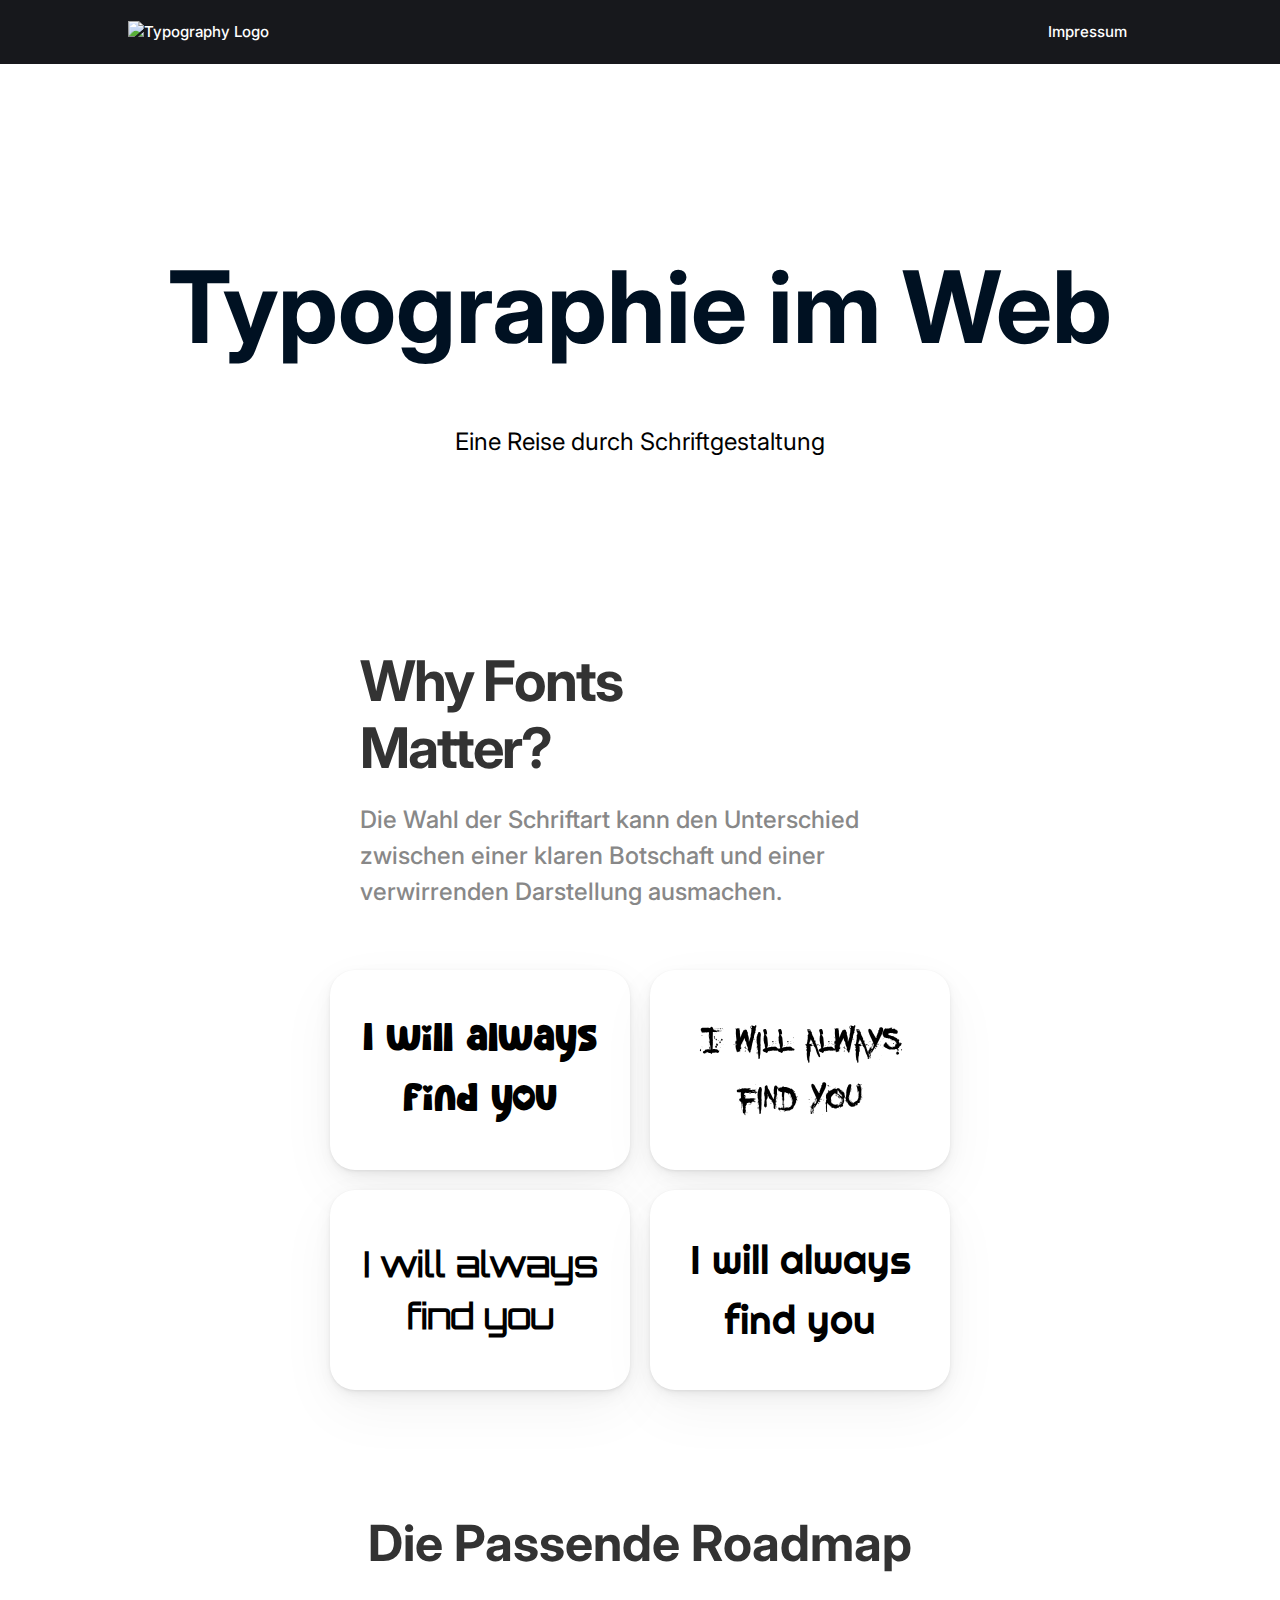
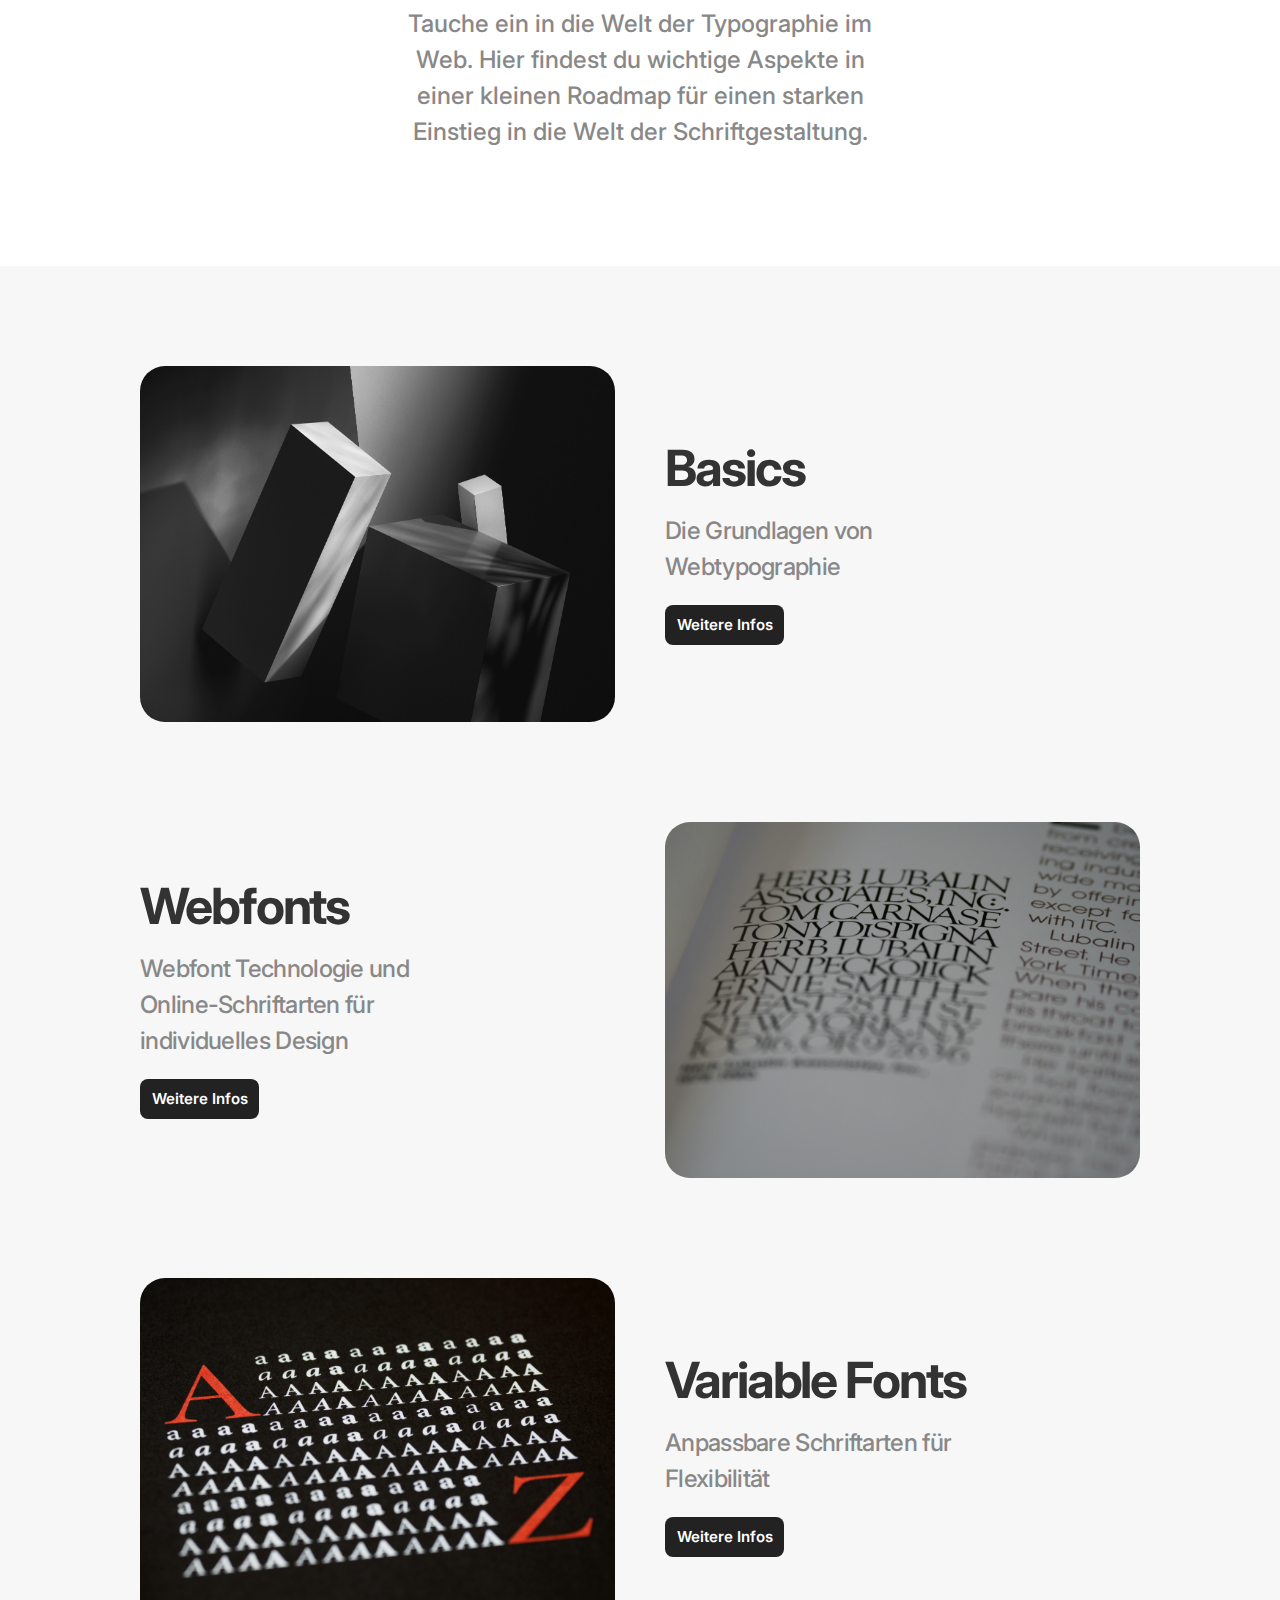
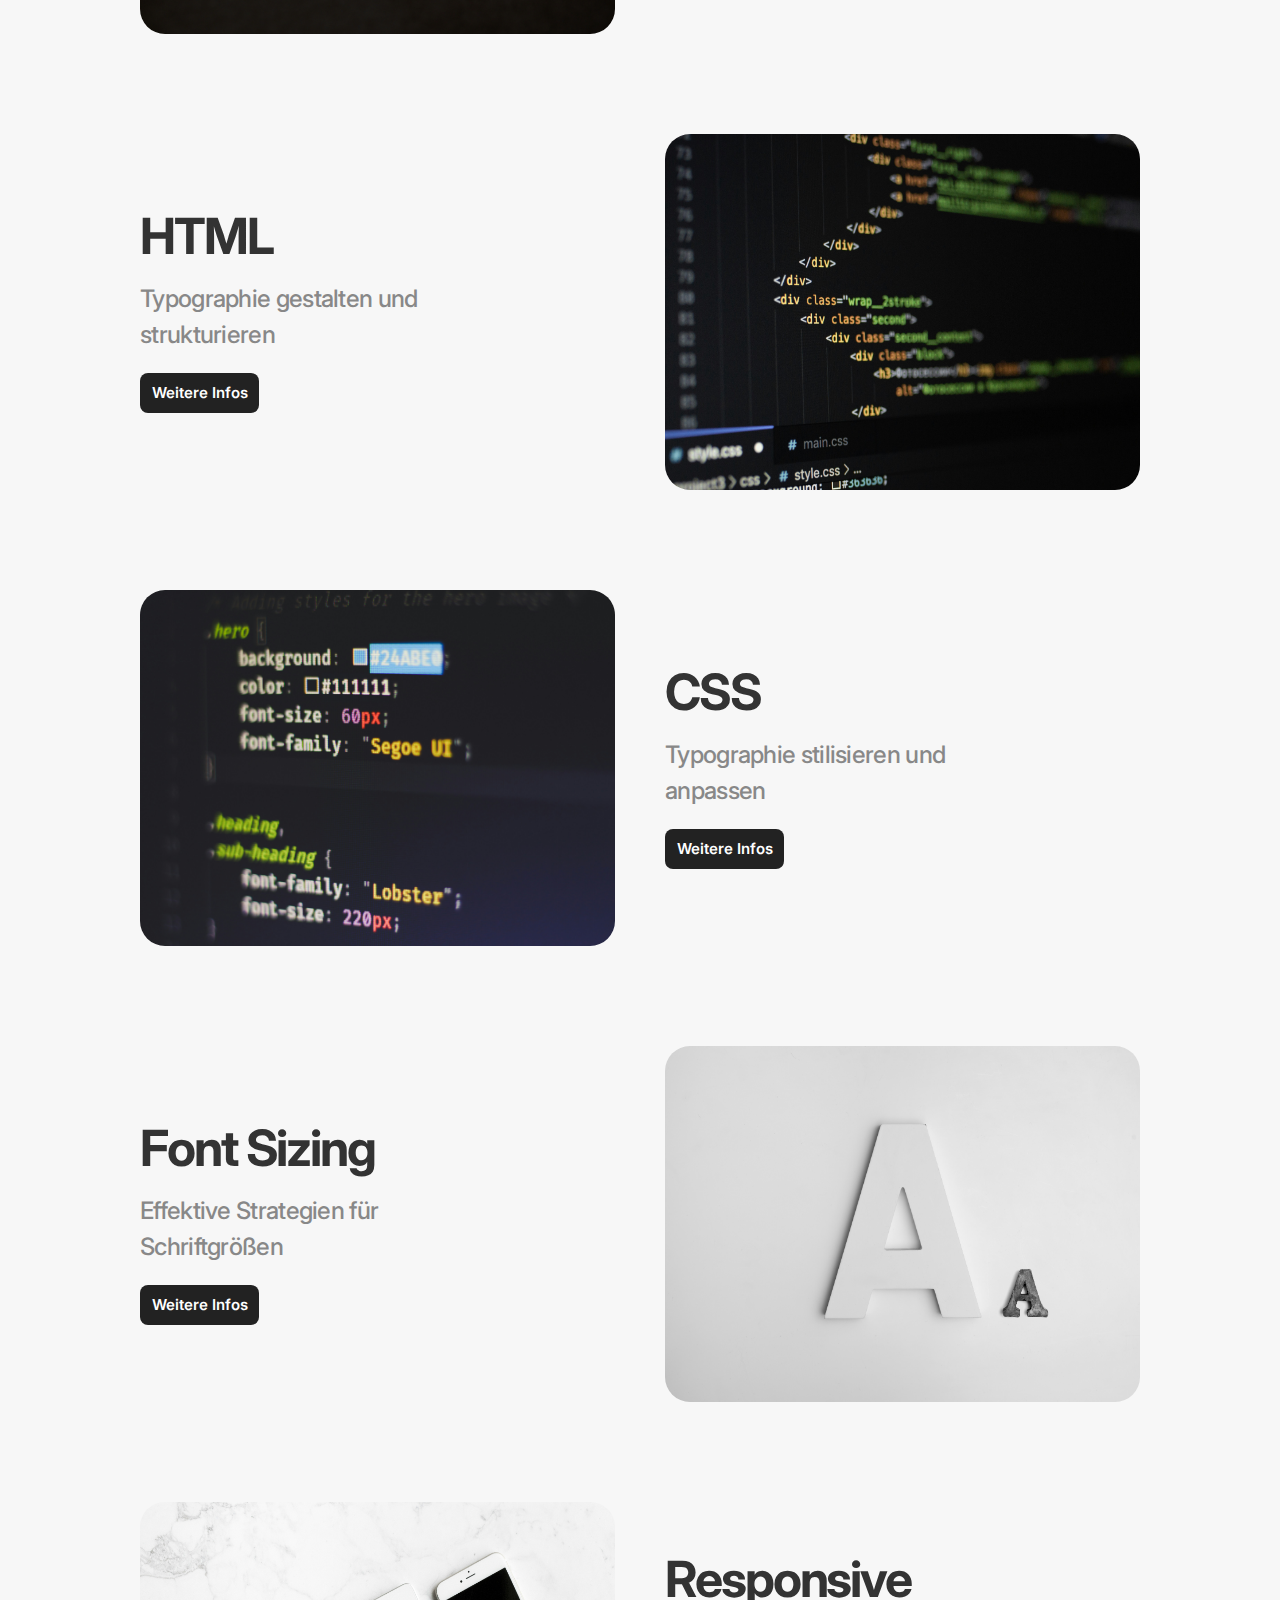
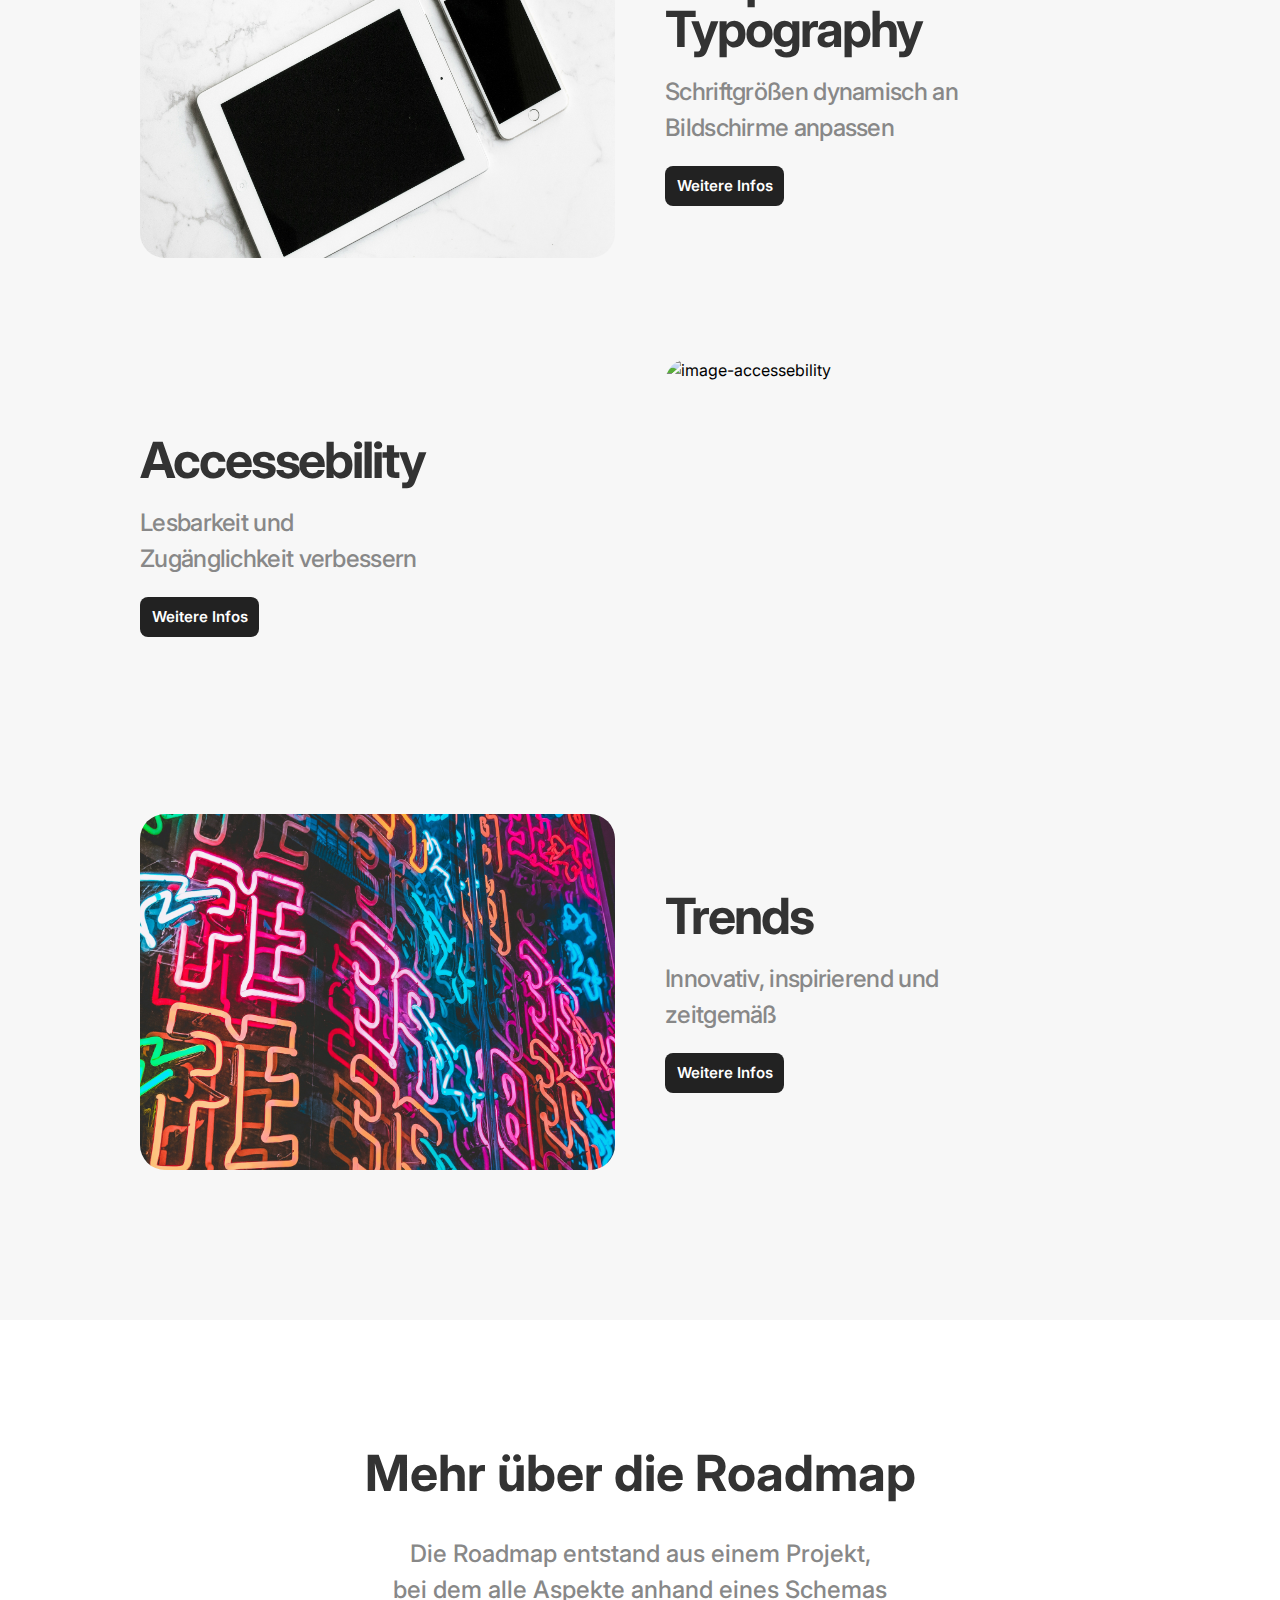
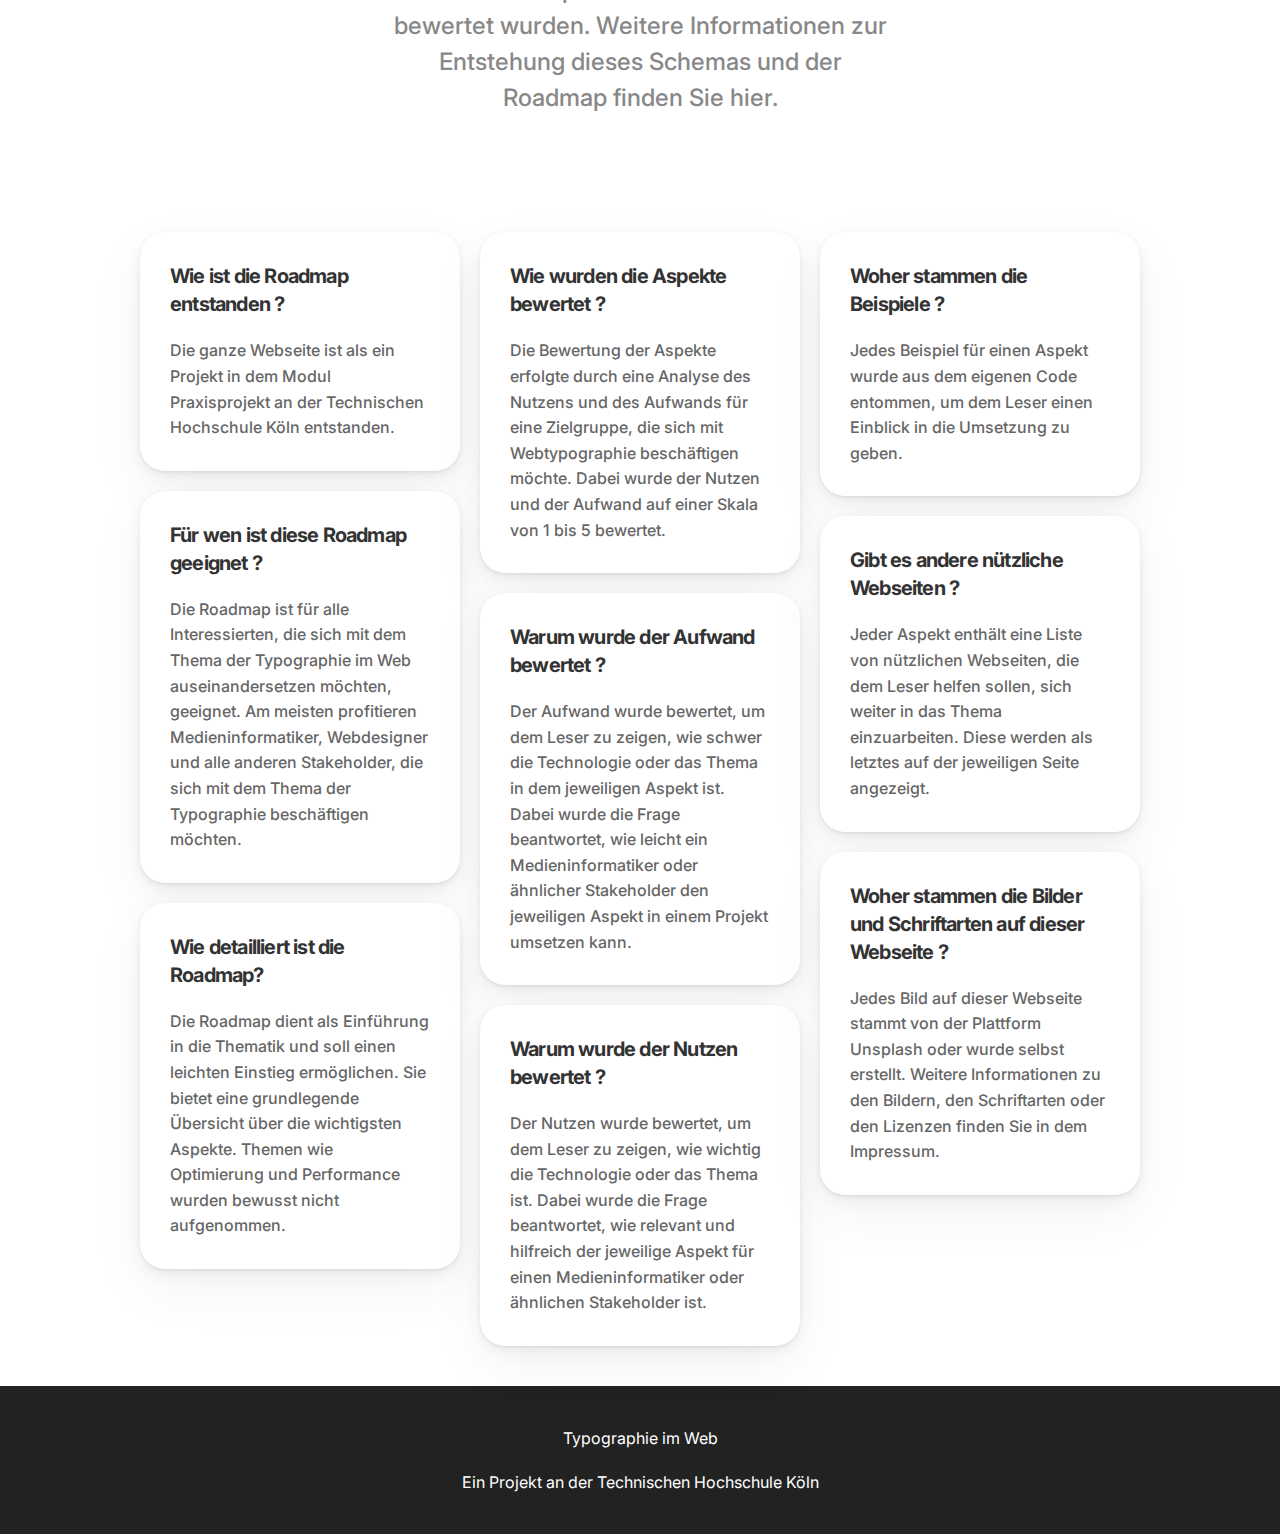
==== index.html @ 0ec34c47 "fixed catch example" ====
<!DOCTYPE html>
<html lang="de">

<head>
    <meta charset="UTF-8">
    <meta name="viewport" content="width=device-width, initial-scale=1.0">
    <title>Typographie im Web</title>

    <link rel="stylesheet" href="./assets/styles/reset.css">
    <link rel="stylesheet" href="./assets/styles/variables.css">
    <link rel="stylesheet" href="./assets/styles/base.css">
    <link rel="stylesheet" href="./assets/styles/fonts.css">
    <link rel="stylesheet" href="./assets/styles/header.css">
    <link rel="stylesheet" href="./assets/styles/footer.css">
    <link rel="stylesheet" href="./assets/styles/intro.css">
    <link rel="stylesheet" href="./assets/styles/info-text.css">
    <link rel="stylesheet" href="./assets/styles/roadmap.css">
    <link rel="stylesheet" href="./assets/styles/information-section.css">
</head>

<body>
    <header class="primary-header">
        <a class="logo" href="index.html"><img src="#" alt="Typography Logo"></a>
        <a class="nav-button" href="imprint.html">Impressum</a>
    </header>

    <div class="title-card">
        <h1>Typographie im Web</h1>
        <p>Eine Reise durch Schriftgestaltung</p>
    </div>

    <div class="catch-container">

        <div class="catch-info">
            <div class="catch-info-inner">
            <h2>Why Fonts <br> Matter?</h2>
            <p>
                Die Wahl der Schriftart kann den Unterschied zwischen einer klaren 
                Botschaft und einer verwirrenden Darstellung ausmachen.
            </p>
            </div>
        </div>

        <div class="catch-example">

            <div class="example">
                <div class="example-box font-1">
                    <p>I will always <br> find you</p>
                </div>
                <div class="example-box font-2">
                    <p>I will always <br> find you</p>
                </div>
            </div>

            <div class="example">
                <div class="example-box font-3">
                    <p>I will always <br> find you</p>
                </div>
                <div class="example-box font-4">
                    <p>I will always <br> find you</p>
                </div>
            </div>

        </div>

    </div>
    
    <div class="info-container">

        <div class="info-title">
            <h2>Die Passende Roadmap</h2>
        </div>
        <div class="info-text">
            <p> 
                Tauche ein in die Welt der Typographie im Web. Hier findest du wichtige Aspekte in einer kleinen Roadmap
                für einen starken Einstieg in die Welt der Schriftgestaltung.
            </p>
        </div>

    </div>

    <section class="roadmap-container">

        <div class="aspect-container">
            <div class="aspect-image">
                <img src="assets\img\milad-fakurian-ICTjWYzpoc0-unsplash.jpg" alt="image-basics">
            </div>
            <div class="aspect-information">
                <h3>Basics</h3>
                <p>
                    Die Grundlagen von Webtypographie
                </p>
                <a href="pages\basics.html" class="button">Weitere Infos</a>
            </div>
        </div>

        <div class="aspect-container">
            <div class="aspect-information first">
                <h3>Webfonts</h3>
                <p>
                    Webfont Technologie und Online-Schriftarten für individuelles Design
                </p>
                <a href="pages\webfonts.html" class="button">Weitere Infos</a>
            </div>
            <div class="aspect-image second">
                <img src="assets\img\brett-jordan-eIHaN6Azykw-unsplash.jpg" alt="image-webfonts">
            </div>
        </div>

        <div class="aspect-container">
            <div class="aspect-image">
                <img src="assets\img\brett-jordan-M9NVqELEtHU-unsplash.jpg" alt="image-variable-fonts">
            </div>
            <div class="aspect-information">
                <h3>Variable Fonts</h3>
                <p>
                    Anpassbare Schriftarten für Flexibilität
                </p>
                <a href="pages\variable_fonts.html" class="button">Weitere Infos</a>
            </div>
        </div>

        <div class="aspect-container">
            <div class="aspect-information first">
                <h3>HTML</h3>
                <p>
                    Typographie gestalten und strukturieren
                </p>
                <a href="pages\html.html" class="button">Weitere Infos</a>
            </div>
            <div class="aspect-image second">
                <img src="assets\img\valery-sysoev-p9OkL4yW3C8-unsplash.jpg" alt="image-html">
            </div>
        </div>

        <div class="aspect-container">
            <div class="aspect-image">
                <img src="assets\img\ferenc-almasi-NzERTNpnaDw-unsplash.jpg" alt="image-css">
            </div>
            <div class="aspect-information">
                <h3>CSS</h3>
                <p>
                    Typographie stilisieren und anpassen
                </p>
                <a href="pages\css.html" class="button">Weitere Infos</a>
            </div>
        </div>

        <div class="aspect-container">
            <div class="aspect-information first">
                <h3>Font Sizing</h3>
                <p>
                    Effektive Strategien für Schriftgrößen
                </p>
                <a href="pages\font_sizing.html" class="button">Weitere Infos</a>
            </div>
            <div class="aspect-image second">
                <img src="assets\img\alexander-andrews-zw07kVDaHPw-unsplash.jpg" alt="image-font-sizing">
            </div>
        </div>

        <div class="aspect-container">
            <div class="aspect-image">
                <img src="assets\img\lauren-mancke-qc3sE5lGLbA-unsplash.jpg" alt="image-responsive-typography">
            </div>
            <div class="aspect-information">
                <h3>Responsive Typography</h3>
                <p>
                    Schriftgrößen dynamisch an Bildschirme anpassen
                </p>
                <a href="pages\responsive_typography.html" class="button">Weitere Infos</a>
            </div>
        </div>

        <div class="aspect-container">
            <div class="aspect-information first">
                <h3>Accessebility</h3>
                <p>
                    Lesbarkeit und Zugänglichkeit verbessern
                </p>
                <a href="pages\accessebility.html" class="button">Weitere Infos</a>
            </div>
            <div class="aspect-image second">
                <img src="assets\img\daniel-ali-ju1yFZkrxVg-unsplash.jpg" alt="image-accessebility">
            </div>
        </div>

        <div class="aspect-container">
            <div class="aspect-image">
                <img src="assets\img\joel-fulgencio-KtWcwmL752IY-unsplash.jpg" alt="image-trends">
            </div>
            <div class="aspect-information">
                <h3>Trends</h3>
                <p>
                    Innovativ, inspirierend und zeitgemäß
                </p>
                <a href="pages\trends.html" class="button">Weitere Infos</a>
            </div>
        </div>

    </section>

    <div class="info-container">
        <div class="info-title">
            <h2>Mehr über die Roadmap</h2>
        </div>
        <div class="info-text">
            <p> 
                Die Roadmap entstand aus einem Projekt, bei dem alle Aspekte anhand eines Schemas bewertet wurden.
                Weitere Informationen zur Entstehung dieses Schemas und der Roadmap finden Sie hier.
            </p>
        </div>
    </div>


    <section class="information-container">


        <div class="column-container">

            <div class="question-card">
                <div class="question-title">
                    <h4>Wie ist die Roadmap entstanden ?</h4>
                </div>
                <div class="answer-text">
                    <p>Die ganze Webseite ist als ein Projekt in dem Modul Praxisprojekt an der Technischen Hochschule Köln entstanden.
                    </p>
                </div>
            </div>

            <div class="question-card">
                <div class="question-title">
                    <h4>Für wen ist diese Roadmap geeignet ?</h4>
                </div>
                <div class="answer-text">
                    <p>Die Roadmap ist für alle Interessierten, die sich mit dem Thema der Typographie im Web auseinandersetzen möchten, geeignet.
                        Am meisten profitieren Medieninformatiker, Webdesigner und alle anderen Stakeholder, die sich mit dem Thema der Typographie beschäftigen möchten.
                    </p>
                </div>
            </div>

            <div class="question-card">
                <div class="question-title">
                    <h4>Wie detailliert ist die Roadmap?</h4>
                </div>
                <div class="answer-text">
                    <p>Die Roadmap dient als Einführung in die Thematik und soll einen leichten Einstieg ermöglichen. Sie bietet eine grundlegende
                        Übersicht über die wichtigsten Aspekte. Themen wie Optimierung und Performance wurden bewusst nicht aufgenommen.
                    </p>
                </div>
            </div>

       </div>


       
        <div class="column-container">

            <div class="question-card">
                <div class="question-title">
                    <h4>Wie wurden die Aspekte bewertet ?</h4>
                </div>
                <div class="answer-text">
                    <p>Die Bewertung der Aspekte erfolgte durch eine Analyse des Nutzens und des Aufwands für eine Zielgruppe, die sich mit Webtypographie beschäftigen möchte.
                        Dabei wurde der Nutzen und der Aufwand auf einer Skala von 1 bis 5 bewertet.
                    </p>
                </div>
            </div>

            <div class="question-card">
                <div class="question-title">
                    <h4>Warum wurde der Aufwand bewertet ?</h4>
                </div>
                <div class="answer-text">
                    <p>Der Aufwand wurde bewertet, um dem Leser zu zeigen, wie schwer die Technologie oder das Thema in dem jeweiligen Aspekt ist.
                        Dabei wurde die Frage beantwortet, wie leicht ein Medieninformatiker oder ähnlicher Stakeholder den jeweiligen Aspekt in einem 
                        Projekt umsetzen kann.
                    </p>
                </div>
            </div>

            <div class="question-card">
                <div class="question-title">
                    <h4>Warum wurde der Nutzen bewertet ?</h4>
                </div>
                <div class="answer-text">
                    <p>Der Nutzen wurde bewertet, um dem Leser zu zeigen, wie wichtig die Technologie oder das Thema ist.
                        Dabei wurde die Frage beantwortet, wie relevant und hilfreich der jeweilige Aspekt für einen Medieninformatiker oder ähnlichen
                        Stakeholder ist.
                    </p>
                </div>
            </div>

       </div>



        <div class="column-container">

            <div class="question-card">
                <div class="question-title">
                    <h4>Woher stammen die Beispiele ?</h4>
                </div>
                <div class="answer-text">
                    <p>Jedes Beispiel für einen Aspekt wurde aus dem eigenen Code entommen, um dem Leser einen Einblick in die Umsetzung zu geben.
                    </p>
                </div>
            </div>

            <div class="question-card">
                <div class="question-title">
                    <h4>Gibt es andere nützliche Webseiten ?</h4>
                </div>
                <div class="answer-text">
                    <p>Jeder Aspekt enthält eine Liste von nützlichen Webseiten, die dem Leser helfen sollen, sich weiter in das Thema einzuarbeiten.
                        Diese werden als letztes auf der jeweiligen Seite angezeigt.
                    </p>
                </div>
            </div>

            <div class="question-card">
                <div class="question-title">
                    <h4>Woher stammen die Bilder und Schriftarten auf dieser Webseite ?</h4>
                </div>
                <div class="answer-text">
                    <p>Jedes Bild auf dieser Webseite stammt von der Plattform Unsplash oder wurde selbst erstellt. Weitere Informationen zu den Bildern, den Schriftarten oder den Lizenzen
                        finden Sie in dem Impressum.
                    </p>
                </div>
            </div>

        </div>

    </section>


    <footer>
        <div class="footer-container">
            <div class="footer-info">
                <p>Typographie im Web</p>
                <p>Ein Projekt an der Technischen Hochschule Köln</p>
            </div>
        </div>
    </footer>


</body>
</html>
---- assets/styles/variables.css ----
/* variables for css */

:root {

    /* colors */
    --color-primary-title: rgb(0, 17, 34);
    --color-catch-title: rgb(51, 51, 51);
    --color-catch-text: rgb(136, 136, 136);

    --color-white: white;
    --color-black: black;

    --color-primary-background: var(--color-white);
    --color-secondary-background: #f7f7f7;
    --color-catch-background: rgb(23, 24, 28);
    --color-navbar-background: rgb(23, 24, 28);
    --color-footer-background: rgb(34, 34, 34);


    --color-button: rgb(34, 34, 34);


    /* fonts */
    --font-family-primary: "Inter", sans-serif;
    --font-family-body: var(--font-family-primary);
    --font-family-heading: var(--font-family-primary);

    --font-family-example-1: "LoveLive";
    --font-family-example-2: "YourMurdererBB";
    --font-family-example-3: "Orbitron";
    --font-family-example-4: "Righteous";


    /* font weight */
    --font-weight-regular: 400;
    --font-weight-medium: 500;
    --font-weight-semi-bold: 600;
    --font-weight-bold: 700;


    /* font size */
    --font-size-xs: 15px;  /* 14px maybe das in rem umrechnen später*/  
    --font-size-s: 24px;  /* 24px */
    --font-size-m: 50px;  /* 50px */
    --font-size-l: 56px;  /* 56px */
    --font-size-xl: 100px; /* 83px */

    /* font sizes for the examples in intro card */
    --font-size-example-1: 40px;
    --font-size-example-2: 50px;
    --font-size-example-3: 35px;
    --font-size-example-4: 40px;
   

    /* letter spacing */
    --catch-title-spacing: -2px;
    --catch-text-spacing: -0,5px;

    /* line height */
    --catch-title-line-height: 1.2em;
    --catch-text-line-height: 1.5em;

}

/* font sizes for phones*/
@media (max-width: 800px) {
    :root {
        --font-size-xs: 15px; 
        --font-size-s: 24px;  
        --font-size-m: 50px;  
        --font-size-l: 50px;  
        --font-size-xl: 60px; 
    }
}
---- assets/styles/base.css ----
/* basic styling for whole page */

/* das muss anders importiert werden */
@import url('https://fonts.googleapis.com/css2?family=Inter:wght@100..900&display=swap');

* {
    box-sizing: border-box;
}

html,
body {
    margin: 0;
    font-family: var(--font-family-body);
    background-color: var(--color-primary-background);
}

li, a {
    font-weight: var(--font-weight-medium);
    font-size: var(--font-size-xs);
    color: var(--color-white);
    text-decoration: none;
}

h1 {
    font-family: var(--font-family-body);
    color: var(--color-primary-title);
    font-size: var(--font-size-xl);
    font-weight: var(--font-weight-bold);
}

h2 {
    font-family: var(--font-family-body);
    color: var(--color-catch-title);
    font-size: var(--font-size-l);
    font-weight: var(--font-weight-bold);
}

h3 {
    font-family: var(--font-family-body);
    color: var(--color-catch-title);
    font-size: var(--font-size-m);
    font-weight: var(--font-weight-bold);
}
---- assets/styles/fonts.css ----
/* custom and downlaoded fonts */

@font-face {
    font-display: swap;
    font-family: LoveLive;
    font-style: regular;
    font-weight: 400;
    src: url("../fonts/love_live/LoveLive-nAxlP.ttf");
}

@font-face {
    font-display: swap;
    font-family: YourMurdererBB;
    font-style: regular;
    font-weight: 400;
    src: url("../fonts/you_murderer_bb/Youmurdererbb-pwoK.otf");
}

@font-face {
    font-display: swap;
    font-family: Orbitron;
    font-weight: normal;
    src: url("../fonts/orbitron/Orbitron-VariableFont_wght.ttf")
}

@font-face {
    font-display: swap;
    font-family: Righteous;
    font-weight: regular;
    src: url("../fonts/righteous/Righteous-Regular.ttf")
}
---- assets/styles/header.css ----
/* header and navigation styles */

/* primary styling for the navigation */
.primary-header {
    background-color: var(--color-navbar-background);
    width: 100%;
    height: 64px;
    display: flex;
    justify-content: space-between;
    align-items: center;
    flex-direction: row;
    gap: 50px;
    overflow: hidden;
    padding: 30px 10%;
}


/* contact button  */
.nav-button {
    padding: 9px 25px;
    border: none;
    cursor: pointer;
    transition: all 0.3s ease 0s;
}

/* responsive size for phones */
@media screen and (max-width: 600px) {
    .primary-header {
        padding: 10px;
    }
}
---- assets/styles/footer.css ----
/* styling for footer */

.footer-container {
    display: flex;
    flex-direction: column;
    align-items: center;
    justify-content: center;
    background-color: var(--color-footer-background);
    padding: 40px 0;
}

.footer-info {
    display: flex;
    flex-direction: column;
    align-items: center;
    gap: 20px;
    color: var(--color-white);
}
---- assets/styles/intro.css ----
/* styling for the landing page intro title, text and example */

/* title and text */
.title-card {
    text-align: center;
    padding-top: 168px;
    padding-bottom: 168px;
}


.title-card h1 {
    padding-bottom: 42px;
    animation-name: fadeIn;
    animation-duration: 2s;
    
}

.title-card p {
    font-size: var(--font-size-s);
}

/* title animation for fadeIn */
@keyframes fadeIn {
    from {
        opacity: 0;
    }
    to {
        opacity: 1;
    }
    0% {
        transform: translateY(+40%);
    }
}


/* catch-title, text and example */
.catch-container {
    display: flex;
    width: 100%;
    align-items: center;
    position: relative;
}

/* catch title and text  */
.catch-container > .catch-info {
    display: flex;
    justify-content: center;
    width: 50%;
    text-align: center;
    vertical-align: middle;
    text-align: left;
}

.catch-container > .catch-info > .catch-info-inner {
    width: 400px;
    padding: 20px;
}

.catch-container > .catch-info h2 {
    line-height: var(--catch-title-line-height);
    padding-bottom: 20px;
    letter-spacing: var(--catch-title-spacing);
}

.catch-container > .catch-info p {
    font-size: var(--font-size-s);
    font-weight: var(--font-weight-medium);
    color: var(--color-catch-text);
    letter-spacing: var(--catch-text-spacing);
    line-height: var(--catch-text-line-height);
}


/* font showcase example */
.catch-example {
    width: 50%;
    align-items: center;
    justify-content: space-around;
    display: flex;
    flex-direction: column;
    gap: 20px;
}

.example {
    display: flex;
    flex-direction: row;
    gap: 20px;
}


.example-box {
    display: flex;
    align-items: center;
    justify-content: center;
    background-color: var(--color-white);
    padding: 30px;
    border-radius: 25px;
    box-shadow: 0 .7961918735236395px 2.3885756205709185px -.625px #0000000d,
        0 2.414506143104518px 7.2435184293135535px -1.25px #0000000d,
        0 6.382653521484461px 19.147960564453385px -1.875px #0000000d,
        0 20px 60px -2.5px #0000000d;
    width: 300px;
    height: 200px;
    text-align: center;
}

.font-1 {
    font-family: var(--font-family-example-1);
    font-size: var(--font-size-example-1);
}

.font-2 {
    font-family: var(--font-family-example-2);
    font-size: var(--font-size-example-2);
    line-height: 55px;
}

.font-3 {
    font-family: var(--font-family-example-3);
    font-size: var(--font-size-example-3);
    font-weight: 700;
}

.font-4 {
    font-family: var(--font-family-example-4);
    font-size: var(--font-size-example-4);
}



/* responsive size for medium screens */
@media screen and (max-width: 1300px) {
    .catch-container {
        display: flex;
        flex-direction: column;
        width: 100%;
        align-items: center;
        position: relative;
    }
    .catch-container > .catch-info {
        display: flex;
        justify-content: center;
        width: 100%;
        text-align: center;
        vertical-align: middle;
        text-align: left;
    }
    .catch-container > .catch-info > .catch-info-inner {
        width: 600px;
        padding-bottom: 60px;
    }
}


/* responsive size for example fonts */
@media screen and (max-width: 700px) {
    .example {
        display: flex;
        flex-direction: column;
        gap: 20px;
    }

    .catch-example {
        width: 100%;
        padding: 0 20px;
    }

    .example-box {
        width: 100%;
    }
    .example-box > p > br {
        display: none;
    }
}


/* responsive size for phones */
@media screen and (max-width: 600px) {
    .title-card {
        padding: 113px 20px;
    }
    .title-card h1 {
        letter-spacing: -3.8px;
        line-height: 1.1em;
    }
    .title-card p {
        font-size: 20px;
    }
    .catch-container {
        flex-direction: column;
    }
    .catch-container > .catch-info {
        padding: 20px;
        padding-bottom: 90px;
        width: 100%;
    }
    .catch-container > .catch-info > .catch-info-inner {
        width: 100%;
        padding: 0px;
    }
}
---- assets/styles/info-text.css ----
/* styling for info title and text */

.info-container {
    display: flex;
    flex-direction: column;
    align-items: center;
    gap: 25px;
    padding: 116px 50px 116px;
    justify-content: center;
    position: relative;
    width: 100%;
}

.info-container > .info-title h2{
    font-size: var(--font-size-m);
}


.info-container > .info-text p{
    text-align: center;
    font-size: var(--font-size-s);
    font-weight: var(--font-weight-medium);
    color: var(--color-catch-text);
    letter-spacing: var(--catch-text-spacing);
    line-height: var(--catch-text-line-height);
    max-width: 500px;
}



/* responsive size for phones */
@media screen and (max-width: 600px) {
    .info-container {
        padding: 60px 20px;
    }
    .info-container > .info-title h2 {
        text-align: left;
        letter-spacing: -2.1px;
        line-height: 1.1em;
    }
    .info-container > .info-text p {
        text-align: left;
    }
}

@media screen and (max-width: 800px) {
    .info-container > .info-text p {
        text-align: left;
    }
}
---- assets/styles/roadmap.css ----
/* styling for roadmap */

/* container for all aspect points */
.roadmap-container {
    background-color: var(--color-secondary-background);
    display: flex;
    flex-direction: column;
    justify-content: center;
    align-items: center;
    padding: 100px 0 50px;
}

/* aspect container for image and information */
.aspect-container {
    display: flex;
    width: 1000px;
    gap: 50px;
    margin-bottom: 100px;
}

/* image for aspect */
.aspect-image {
    width: 50%;
}

.aspect-image > img {
    width: 100%;
    border-radius: 25px;
    height: 356px;
}

/* information for aspect with title, text and button */
.aspect-information {
    width: 50%;
    display: flex;
    flex-direction: column;
    justify-content: center;
    gap: 20px;
    text-align: left;
}

.aspect-information h3 {
    letter-spacing: -2.1px;
    line-height: 50px;
}

.aspect-information p {
    width: 300px;
    font-size: var(--font-size-s);
    font-weight: var(--font-weight-medium);
    line-height: var(--catch-text-line-height);
    color: var(--color-catch-text);
    letter-spacing: -0.7px;
}

.button {
    background-color: var(--color-button);
    color: var(--color-white);
    display: flex;
    width: 119px;
    align-items: center;
    justify-content: center;
    height: 40px;
    border-radius: 8px;
    font-size: var(--font-size-xs);
    font-weight: var(--font-weight-semi-bold);
}



/* responsive size for medium and small screens */
@media screen and (max-width: 1100px) {
    /* arrangement of aspect image and information -> first image than info */
    .roadmap-container { 
        display: flex;
        flex-direction: column;
        padding: 100px 20px 50px;
     }
    .first { order: 2; }
    .second { order: 1; }

    .aspect-container {
        display: flex;
        flex-direction: column;
        align-items: flex-start;
        width: 100%;
        max-width: 700px;
        gap: 30px;
    }
    
    .aspect-image {
        width: 100%;
    }
    
    .aspect-image > img {
        width: 100%;
        border-radius: 25px;
        height: 100%;
    }
}
---- assets/styles/information-section.css ----
/* styling for the information section with questions and answers about the roadmap */

.information-container {
    display: flex;
    flex-direction: row;
    padding: 0 40px;
    gap: 20px;
    justify-content: center;
    margin-bottom: 40px;
}

.column-container {
    display: flex;
    flex-direction: column;
    gap: 20px;
    align-items: center;
    max-width: 320px;
}

.question-card {
    display: flex;
    flex-direction: column;
    align-items: center;
    background-color: var(--color-white);
    padding: 30px;
    border-radius: 25px;
    box-shadow: 0 .7961918735236395px 2.3885756205709185px -.625px #0000000d,
        0 2.414506143104518px 7.2435184293135535px -1.25px #0000000d,
        0 6.382653521484461px 19.147960564453385px -1.875px #0000000d,
        0 20px 60px -2.5px #0000000d;
    gap: 20px;
}

.question-title {
    font-size: 20px;
    font-weight: var(--font-weight-bold);
    letter-spacing: -0.8px;
    line-height: 1.4em;
    text-align: left;
    color: rgb(51, 51, 51);
}

.answer-text {
    font-size: 16px;
    font-weight: var(--font-weight-medium);
    line-height: 1.6em;
    text-align: left;
    color: rgb(102, 102, 102);
}



/* responsive size for smaller screens */
@media screen and (max-width: 1100px) { 
    .information-container {
        display: flex;
        flex-direction: column;
        justify-content: center;
        align-items: center;
    }
    .column-container {
        display: flex;
        flex-direction: column;
        max-width: 100%;
    }
    .question-card {
        display: flex;
        flex-direction: column;
        align-items: start;
    }
}
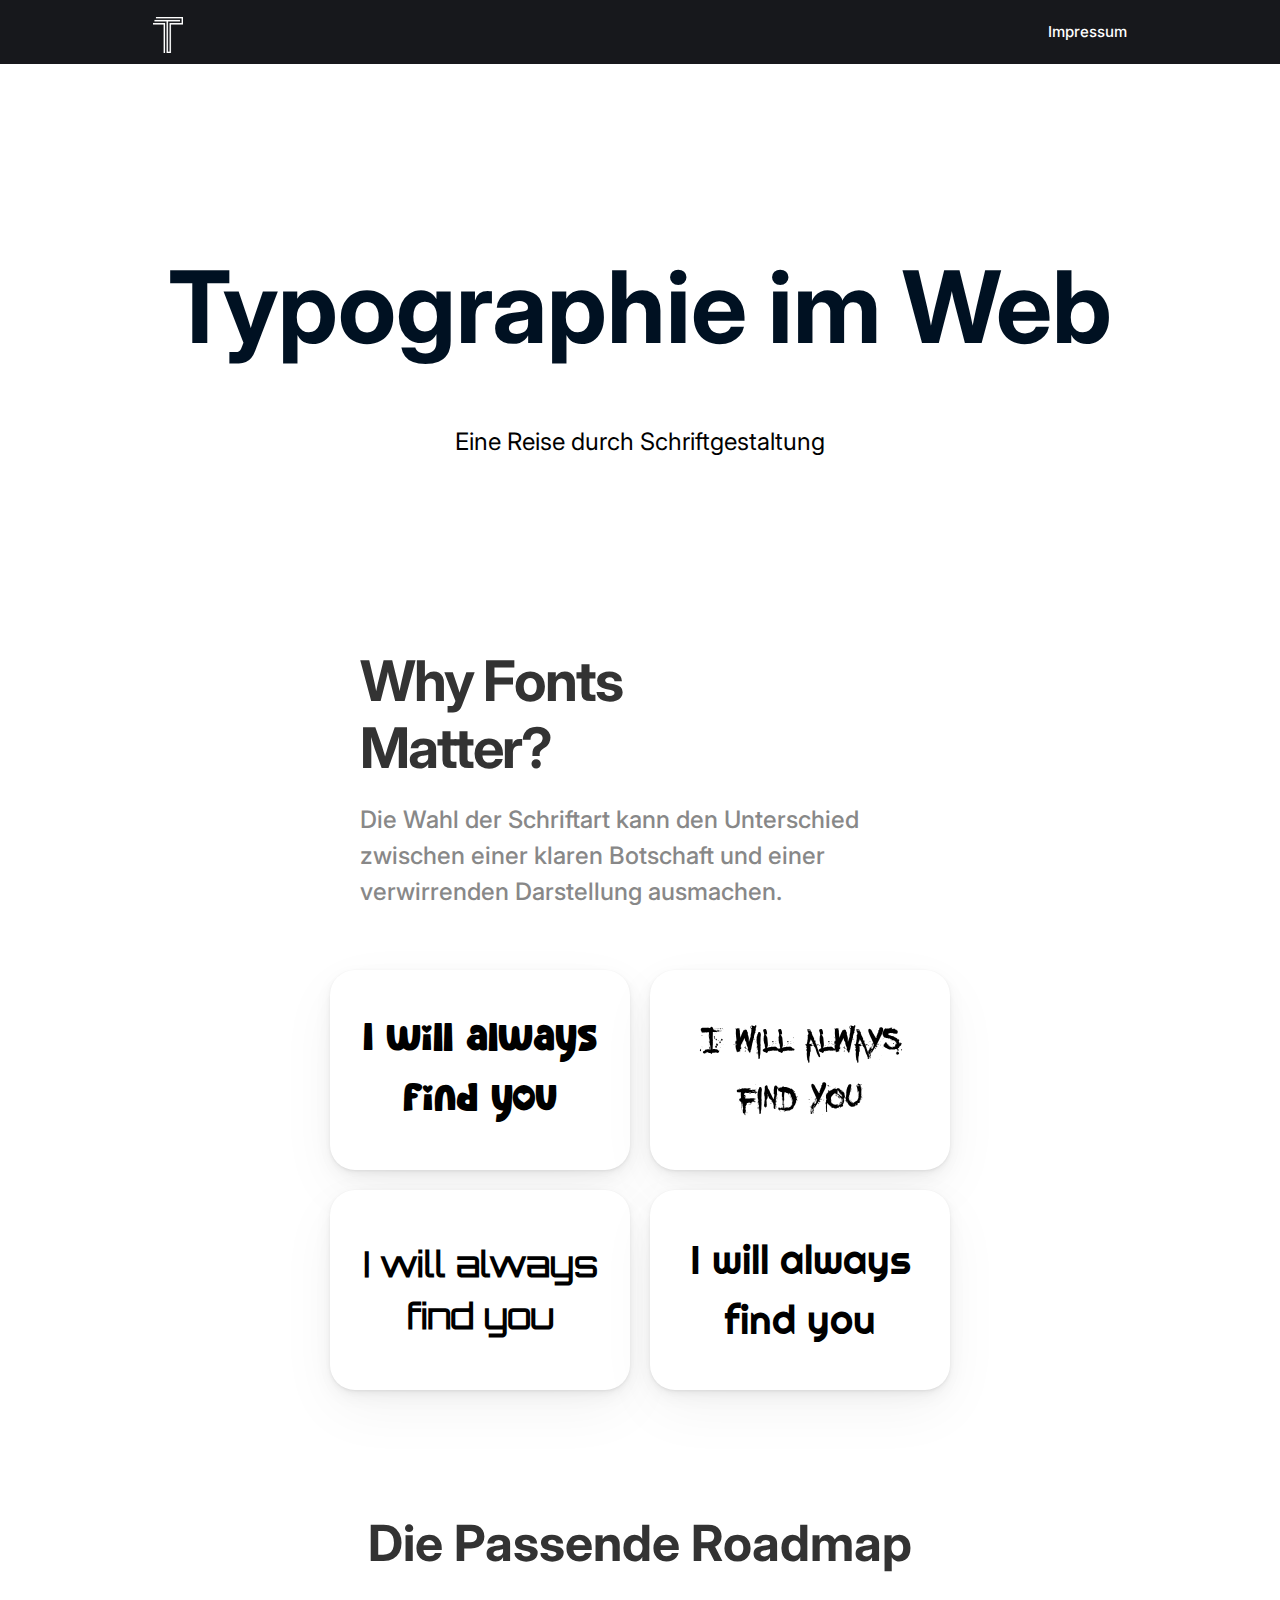
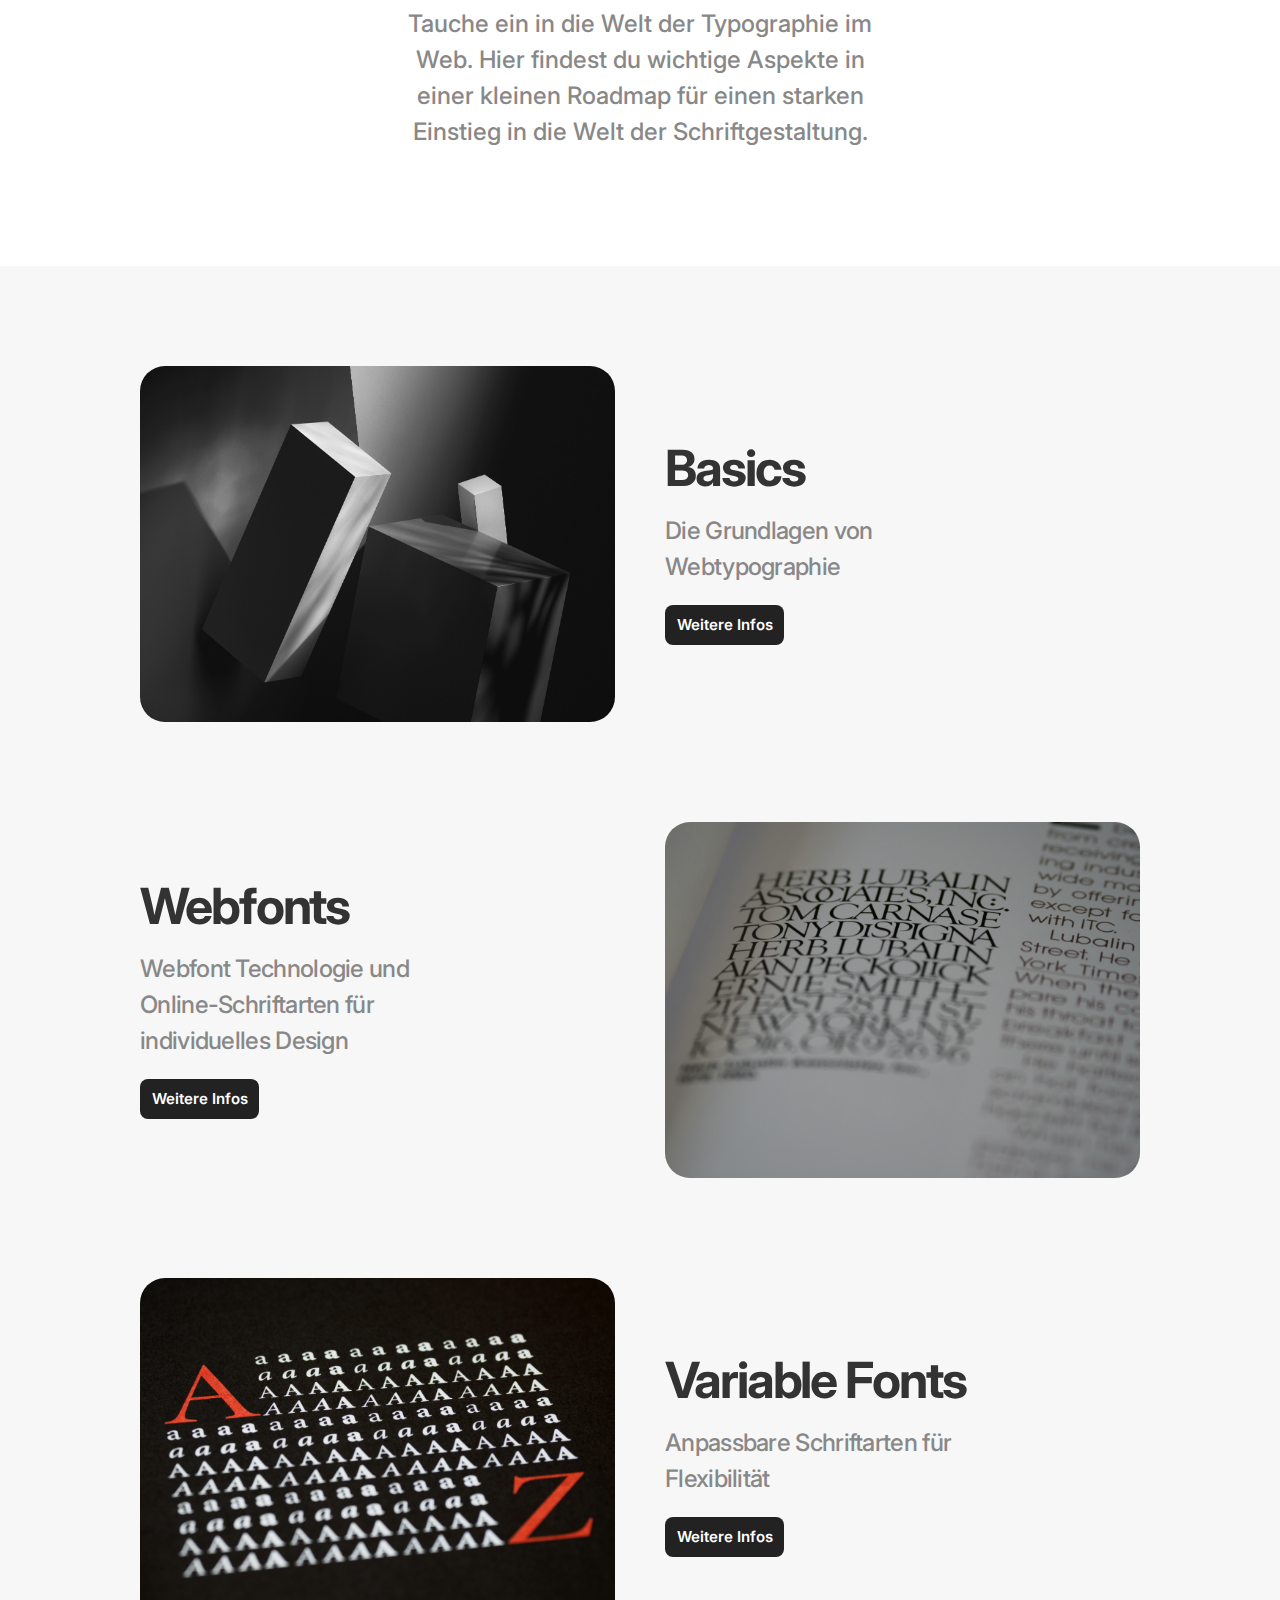
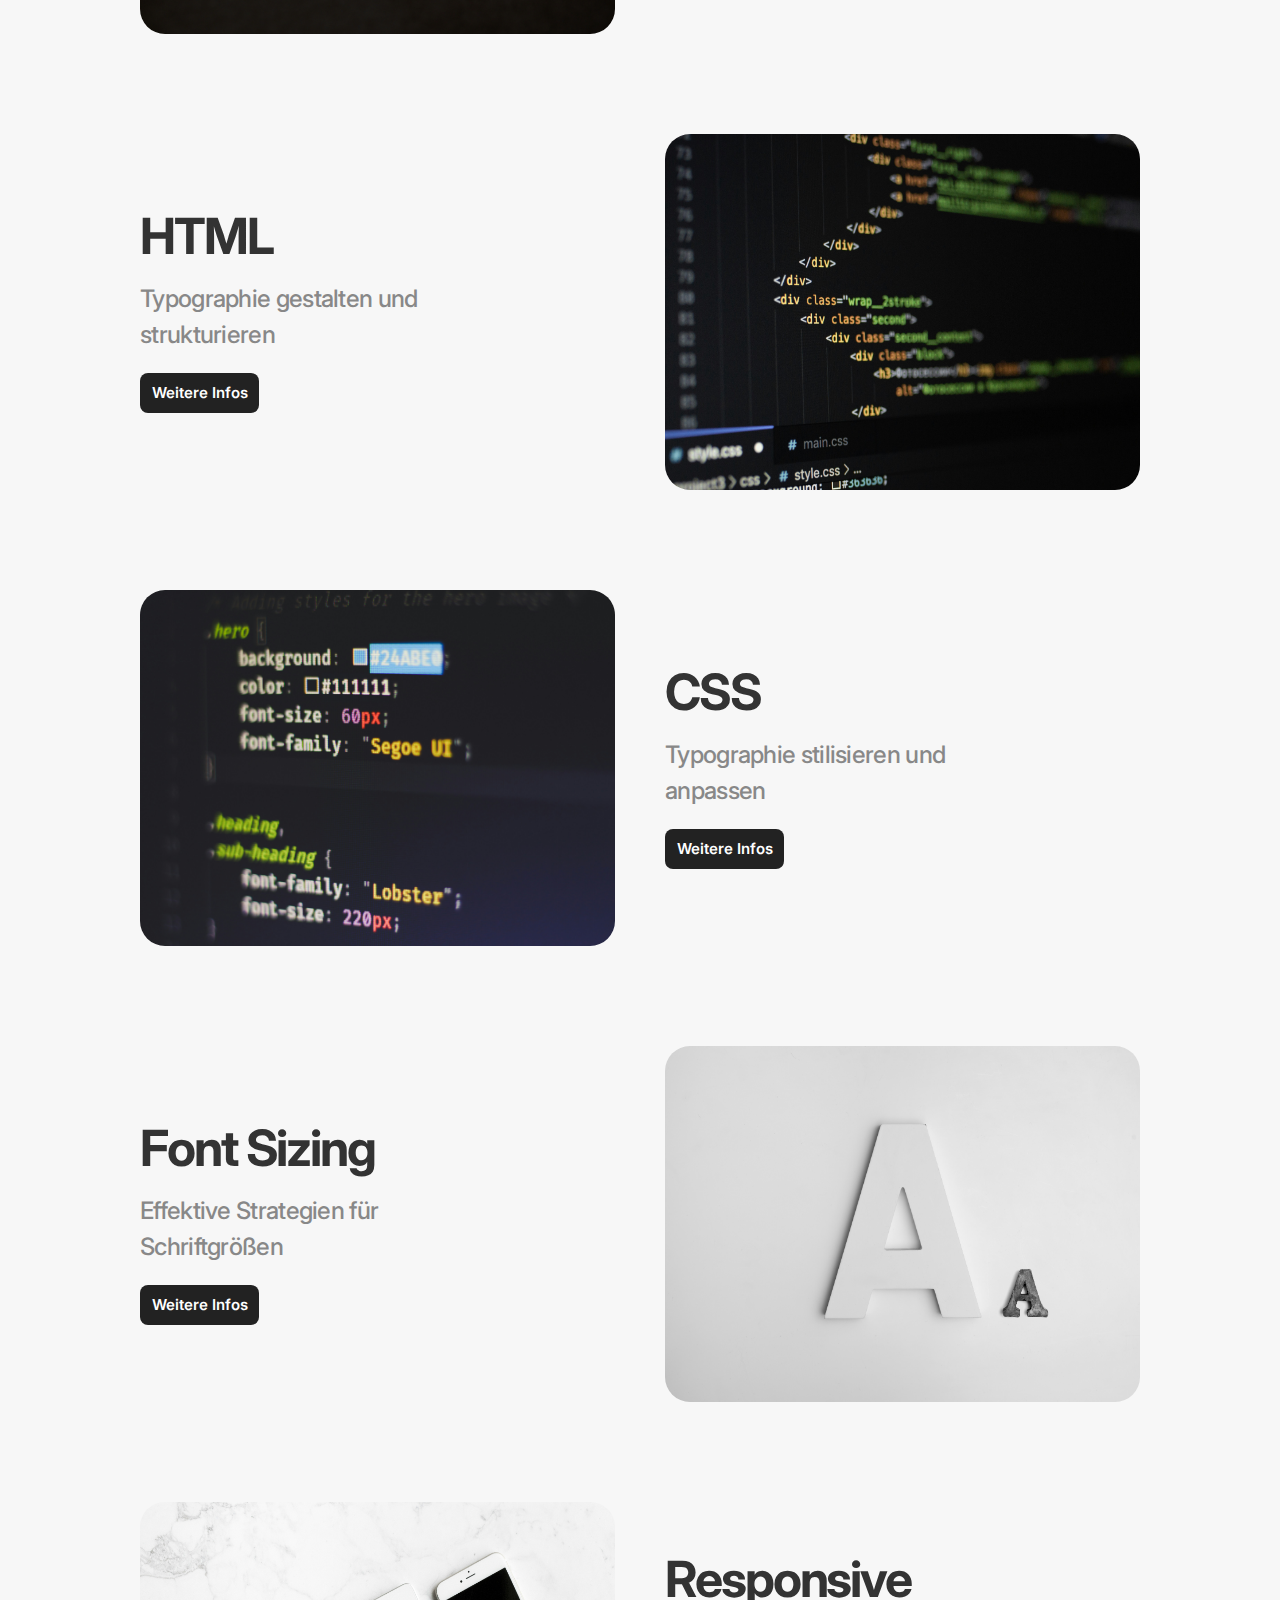
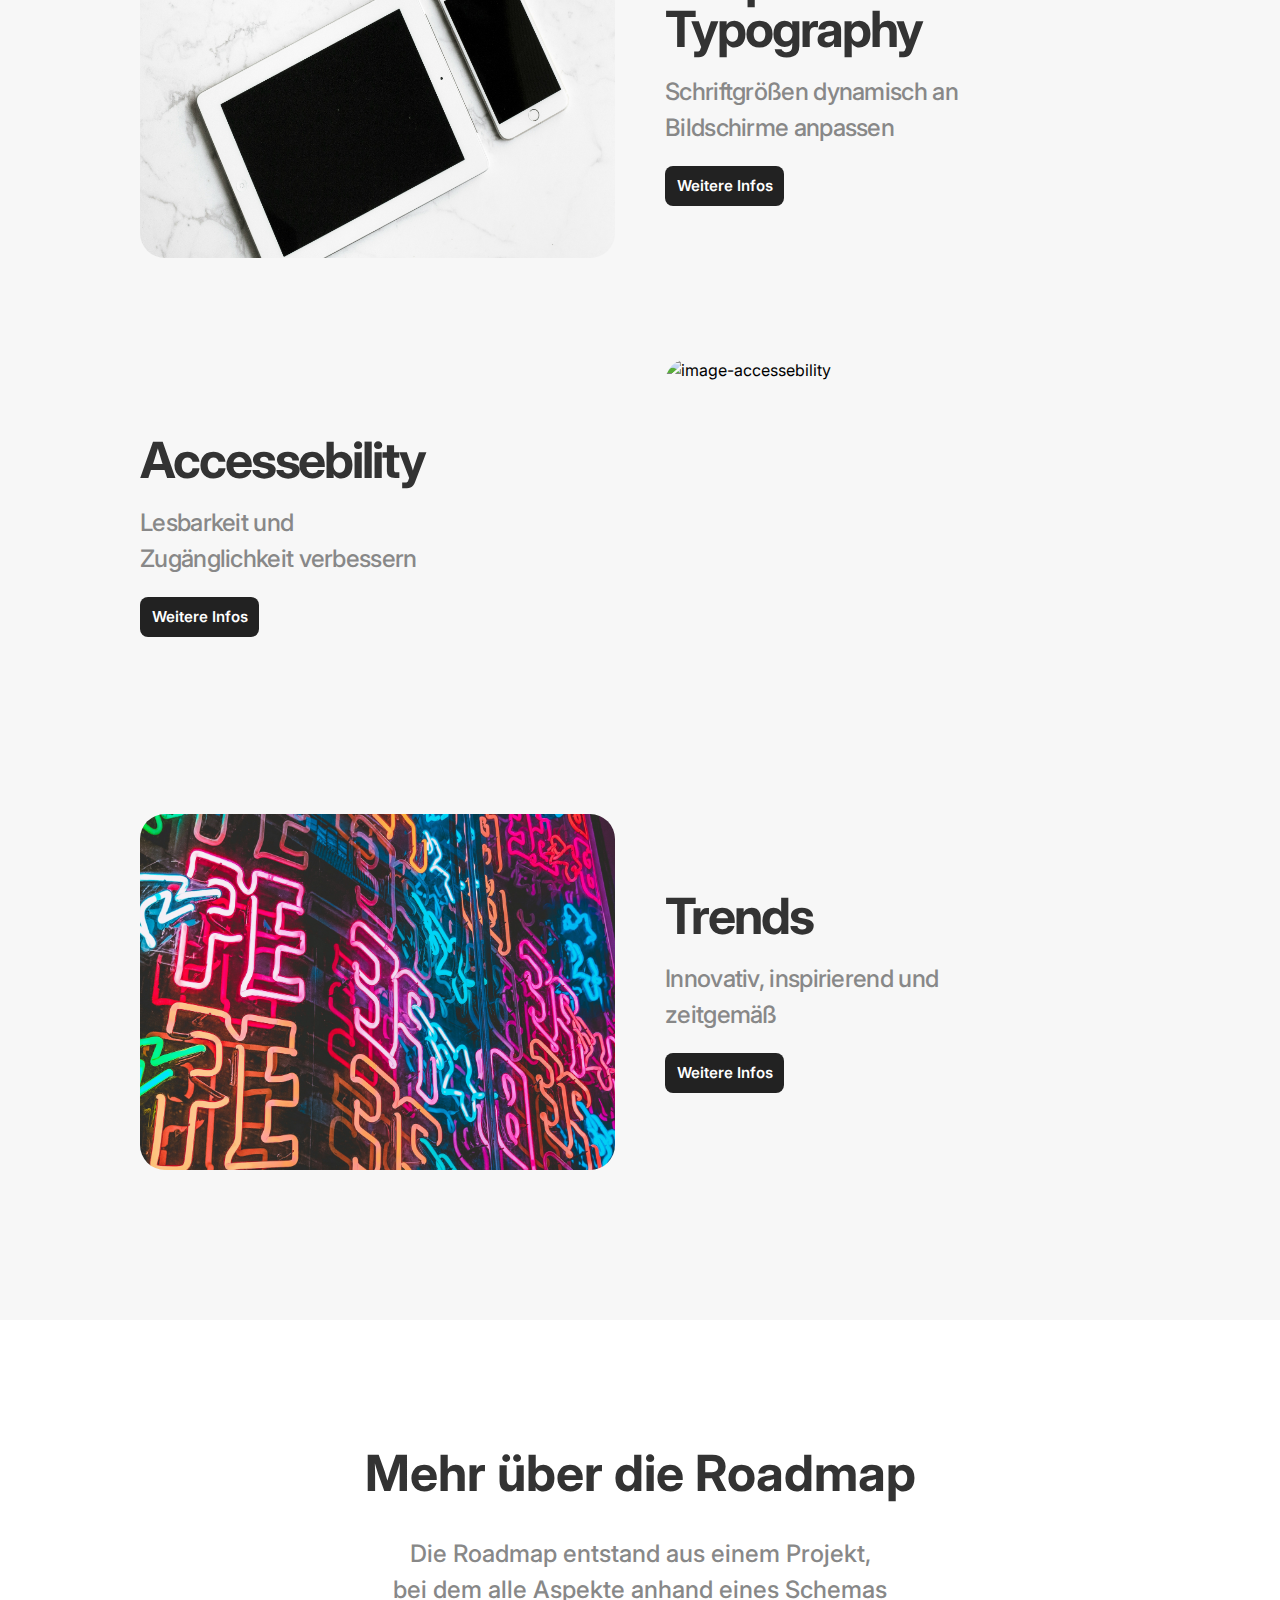
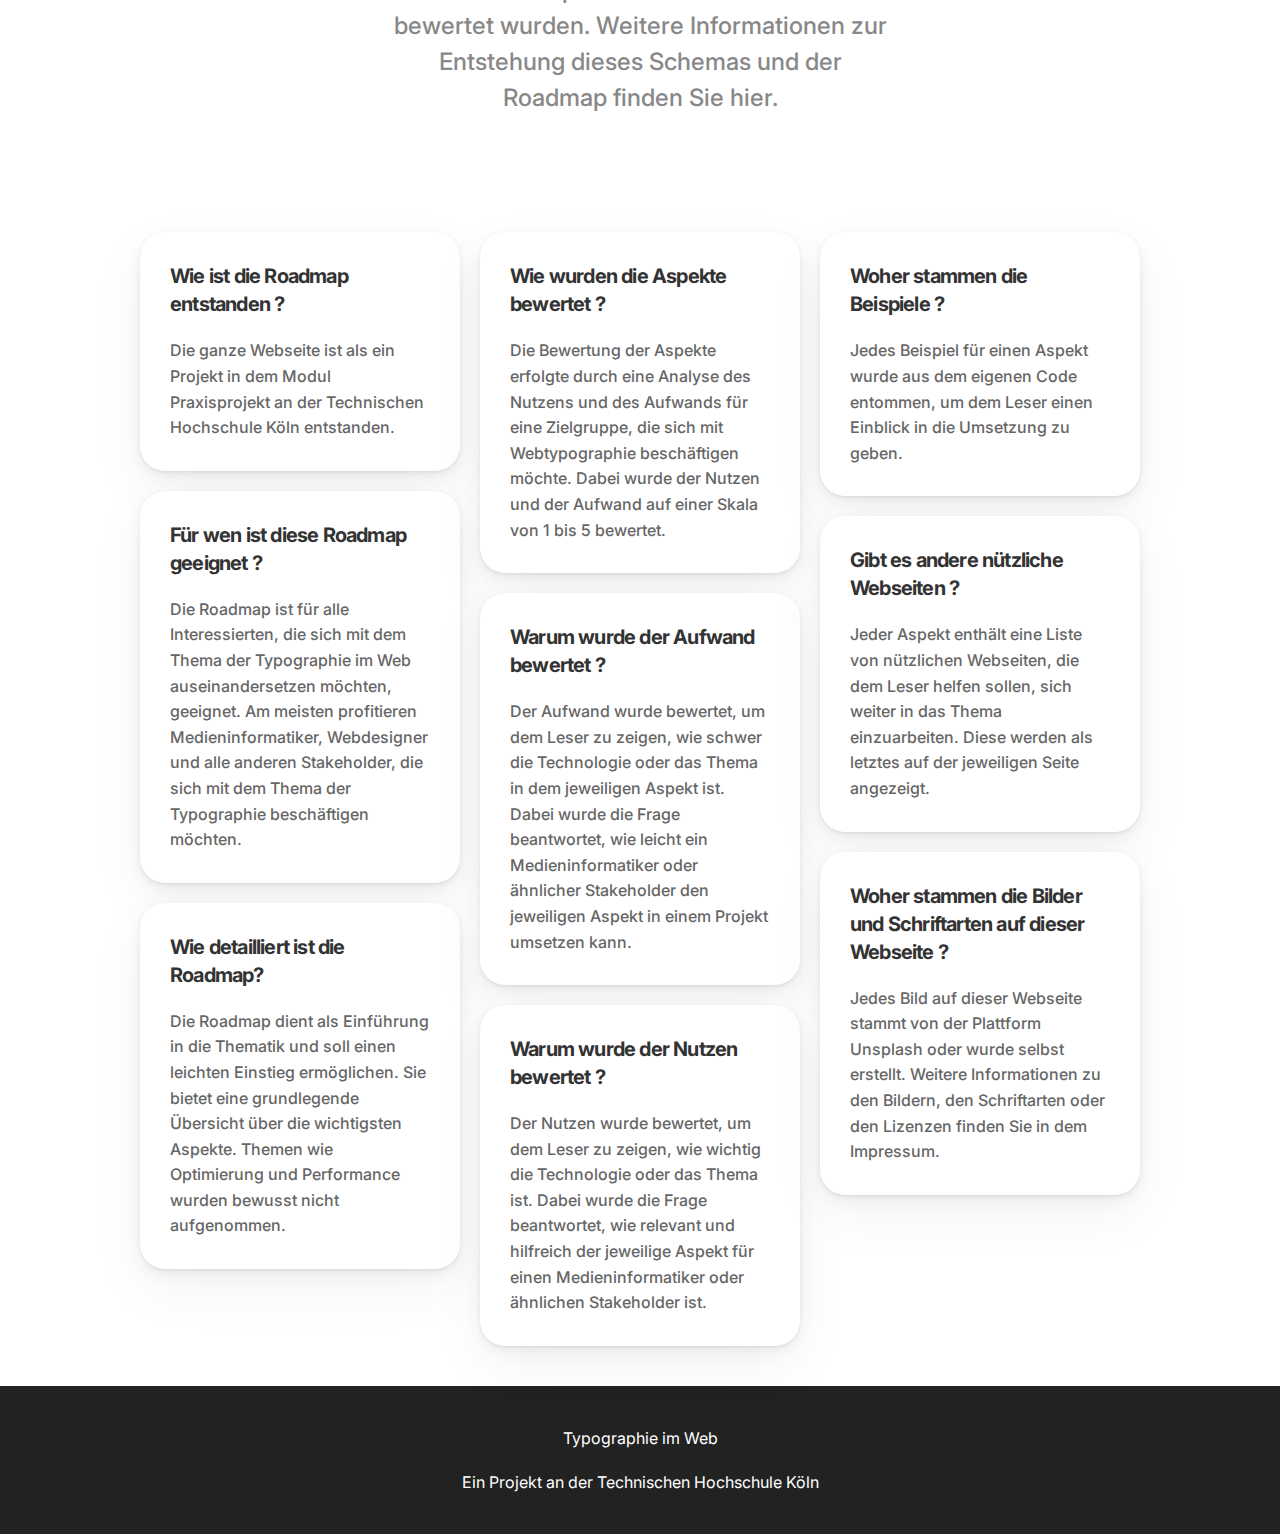
==== commit d80cb9c8: "added logo to header" ====
--- a/index.html
+++ b/index.html
@@ -20,7 +20,7 @@
 
 <body>
     <header class="primary-header">
-        <a class="logo" href="index.html"><img src="#" alt="Typography Logo"></a>
+        <a class="logo" href="index.html"><img src="assets\img\typography-logo.png" alt="Typography Logo"></a>
         <a class="nav-button" href="imprint.html">Impressum</a>
     </header>
 
--- a/assets/styles/header.css
+++ b/assets/styles/header.css
@@ -23,6 +23,12 @@
     transition: all 0.3s ease 0s;
 }
 
+.logo {
+    height: 30px;
+    width: 30px;
+    margin-left: 25px;
+}
+
 /* responsive size for phones */
 @media screen and (max-width: 600px) {
     .primary-header {
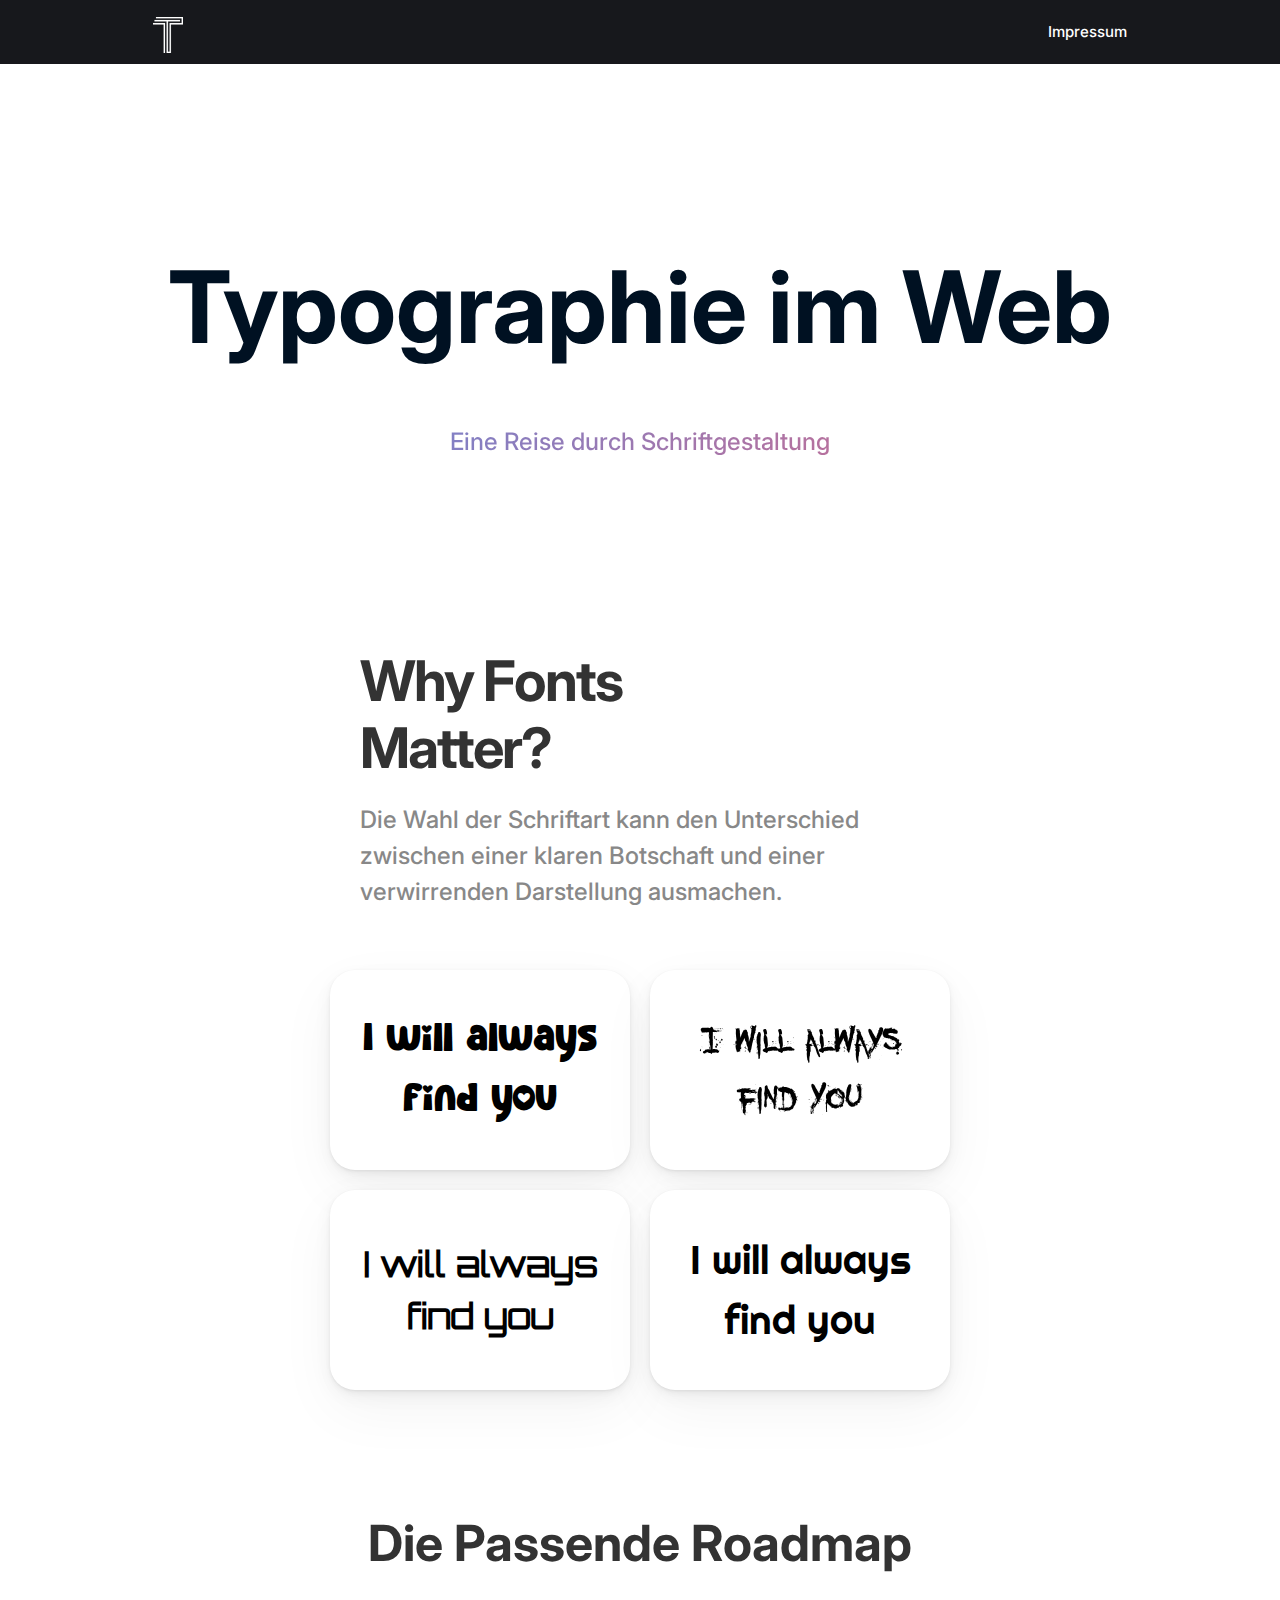
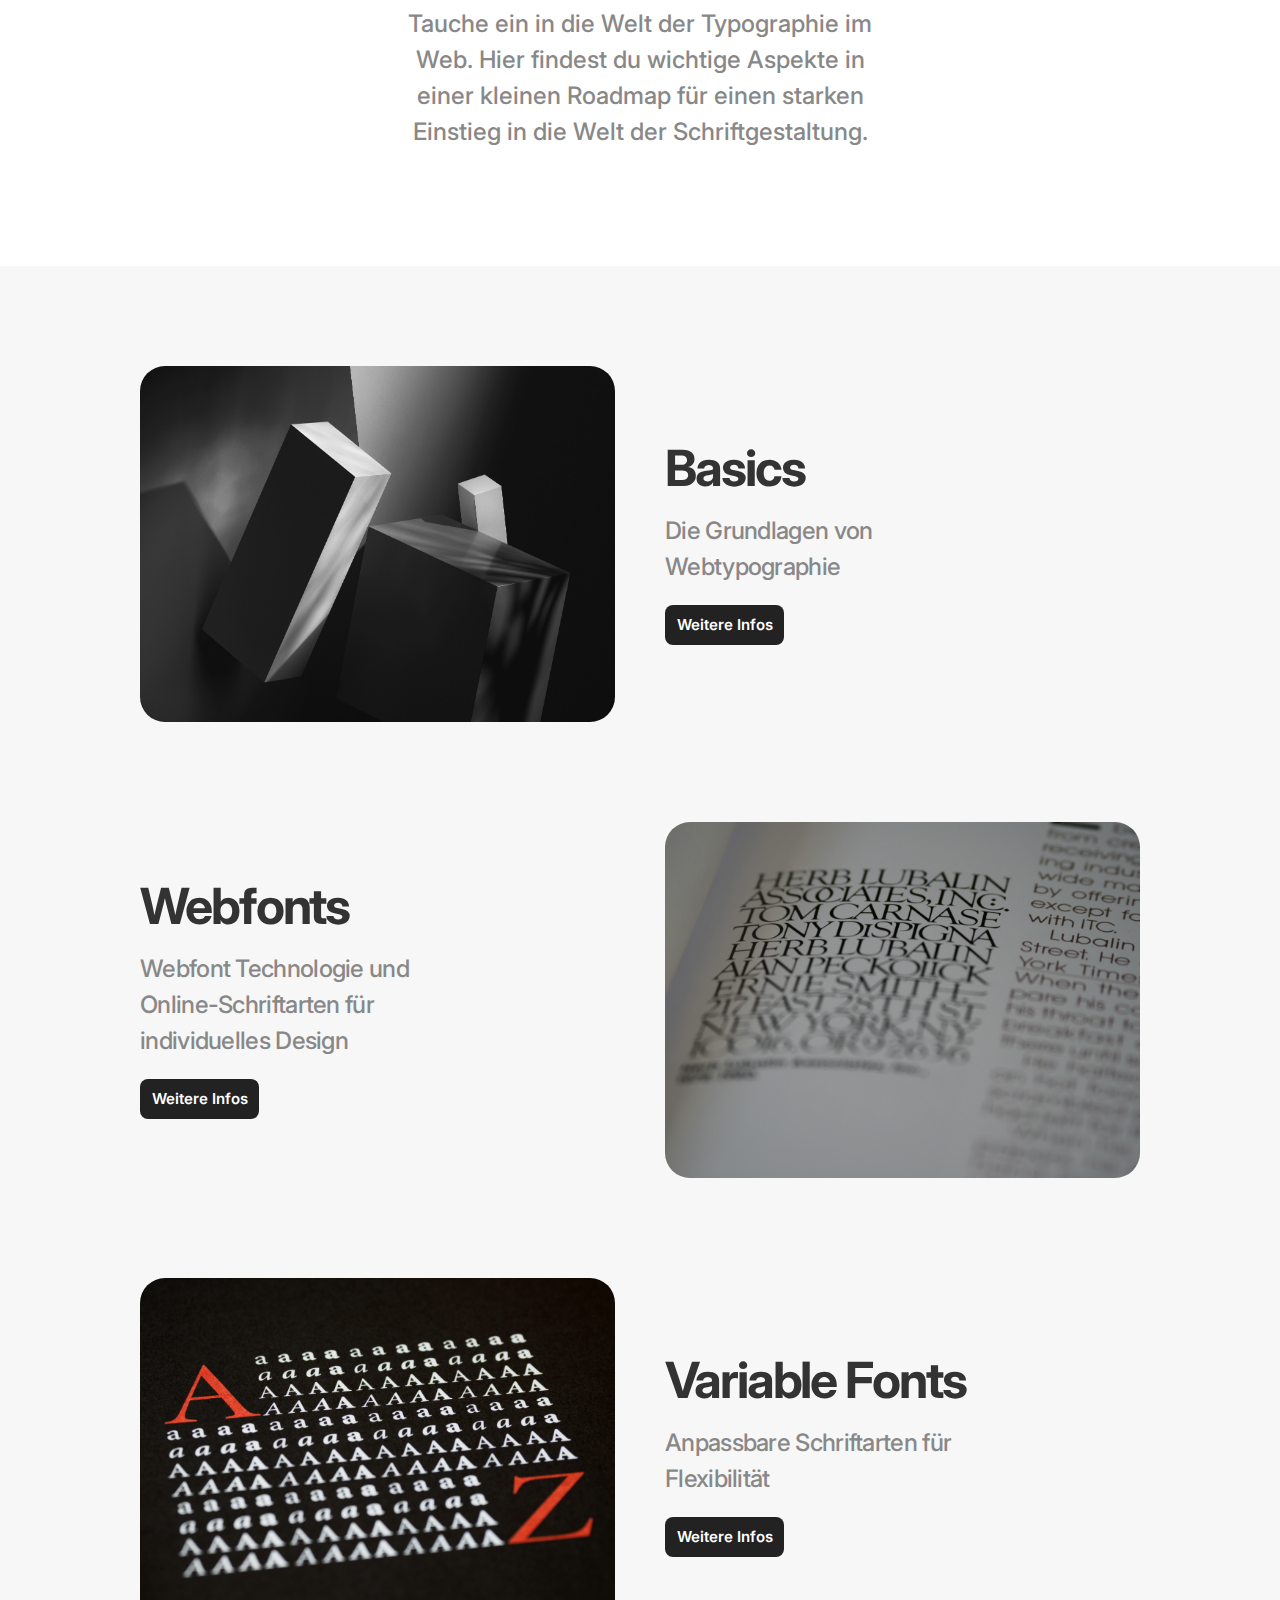
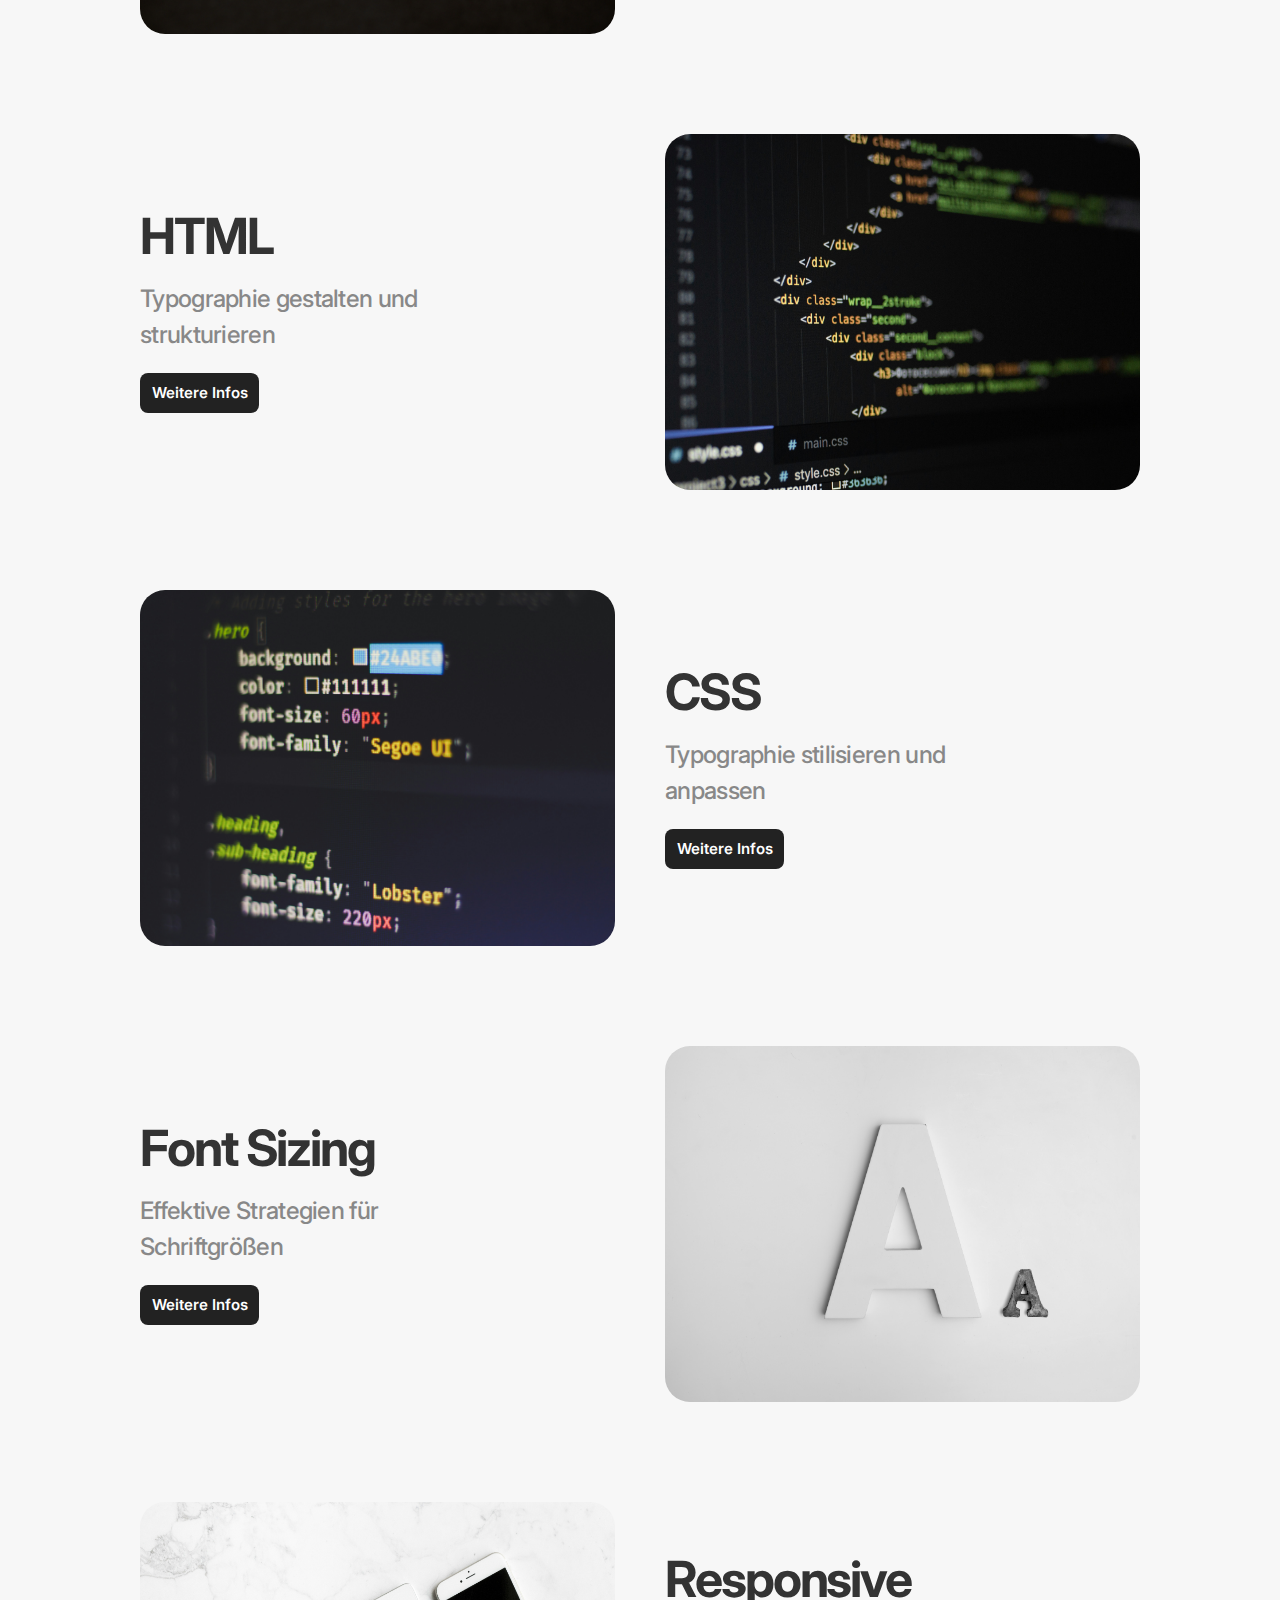
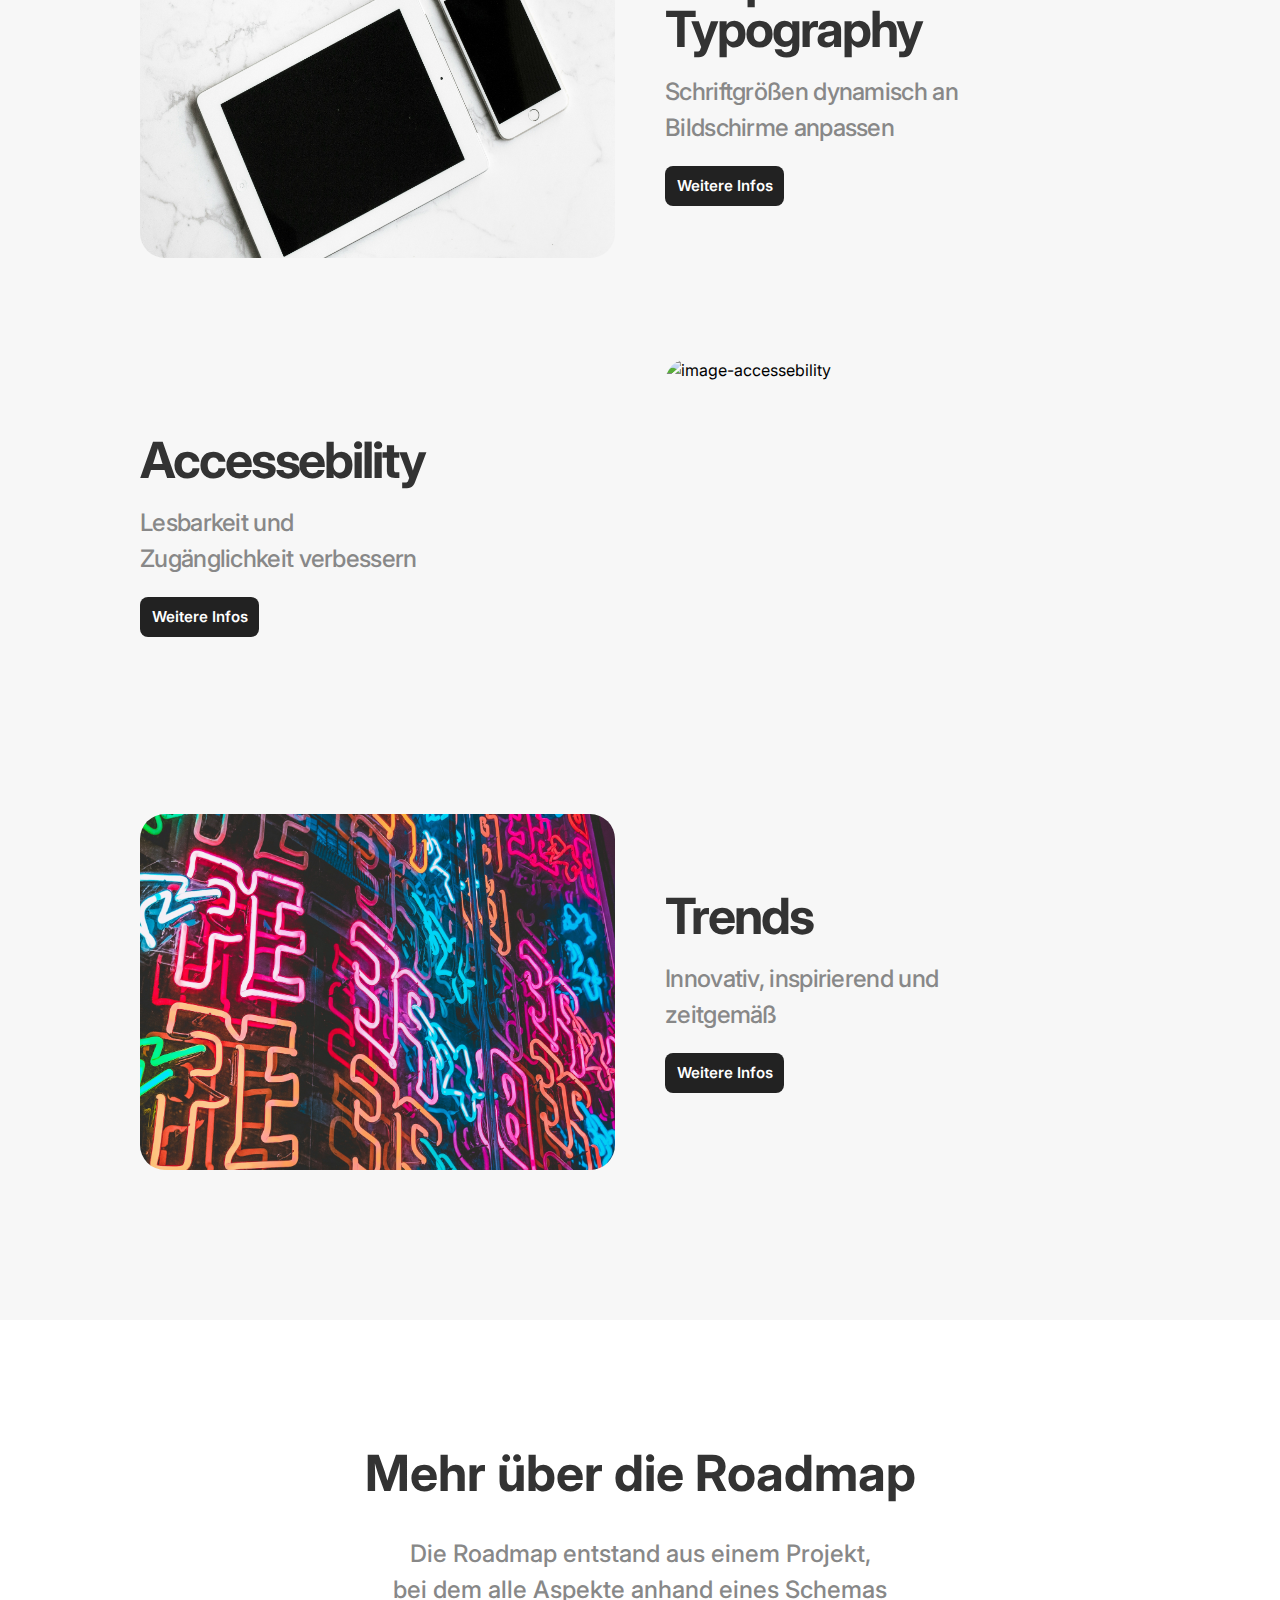
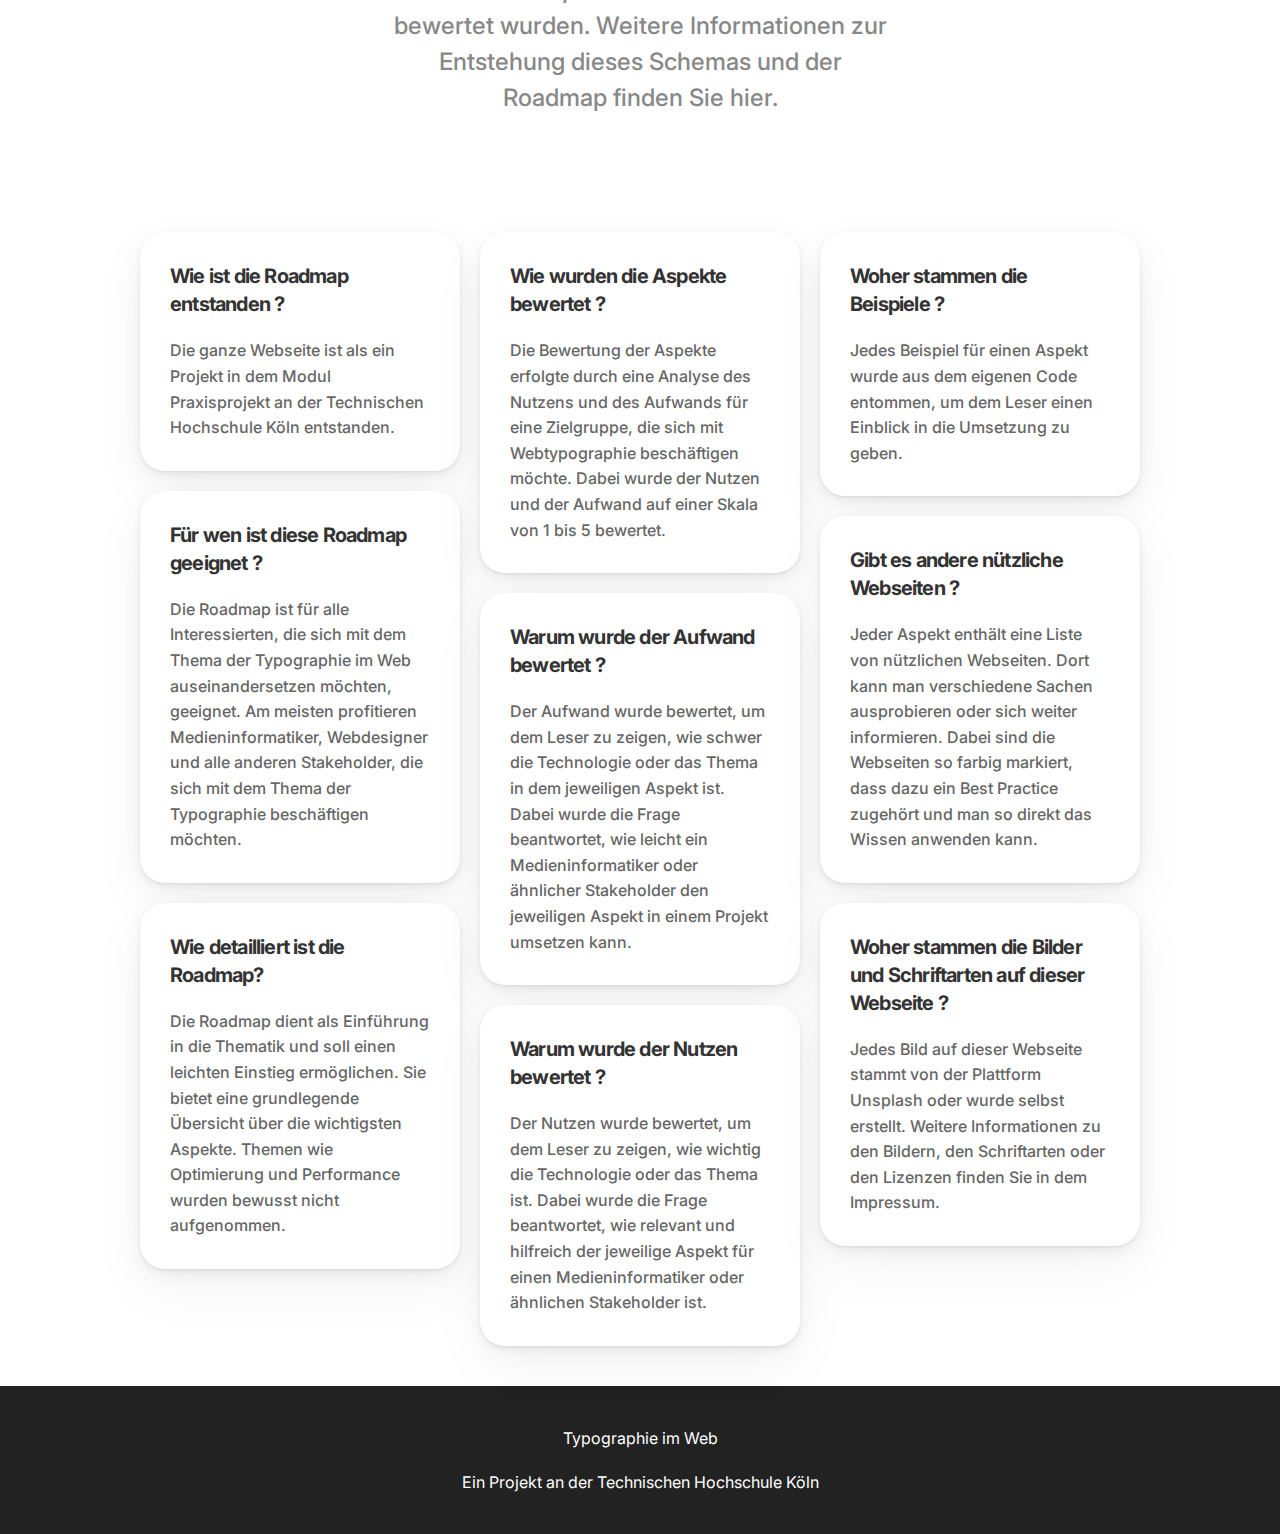
==== commit 55e1b9c7: "added best practices to basic html" ====
--- a/index.html
+++ b/index.html
@@ -33,11 +33,11 @@
 
         <div class="catch-info">
             <div class="catch-info-inner">
-            <h2>Why Fonts <br> Matter?</h2>
-            <p>
-                Die Wahl der Schriftart kann den Unterschied zwischen einer klaren 
-                Botschaft und einer verwirrenden Darstellung ausmachen.
-            </p>
+                <h2>Why Fonts <br> Matter?</h2>
+                <p>
+                    Die Wahl der Schriftart kann den Unterschied zwischen einer klaren 
+                    Botschaft und einer verwirrenden Darstellung ausmachen.
+                </p>
             </div>
         </div>
 
@@ -78,6 +78,7 @@
         </div>
 
     </div>
+    
 
     <section class="roadmap-container">
 
@@ -312,8 +313,8 @@
                     <h4>Gibt es andere nützliche Webseiten ?</h4>
                 </div>
                 <div class="answer-text">
-                    <p>Jeder Aspekt enthält eine Liste von nützlichen Webseiten, die dem Leser helfen sollen, sich weiter in das Thema einzuarbeiten.
-                        Diese werden als letztes auf der jeweiligen Seite angezeigt.
+                    <p>Jeder Aspekt enthält eine Liste von nützlichen Webseiten. Dort kann man verschiedene Sachen ausprobieren oder sich weiter informieren.
+                        Dabei sind die Webseiten so farbig markiert, dass dazu ein Best Practice zugehört und man so direkt das Wissen anwenden kann. 
                     </p>
                 </div>
             </div>
--- a/assets/styles/variables.css
+++ b/assets/styles/variables.css
@@ -45,6 +45,9 @@
     --font-size-l: 56px;  /* 56px */
     --font-size-xl: 100px; /* 83px */
 
+    --font-size-text: 22px;
+    --font-size-title: 32px;
+
     /* font sizes for the examples in intro card */
     --font-size-example-1: 40px;
     --font-size-example-2: 50px;
@@ -60,16 +63,35 @@
     --catch-title-line-height: 1.2em;
     --catch-text-line-height: 1.5em;
 
+
+
+    /* colors for aspect */
+    --text: #020a15;
+    --background: #f9fcfe;
+    --primary: #4690f0;
+    --secondary: #ffa49f;
+    --accent: #f26172;
+    --accent-light: #ECF0F2;
+
+    /* colors for cards*/
+    --purple: #F1EBFF;
+    --red: #ffebf2;
+    --blue: #ebefff;
+    --green: #EDF9F2;
+
+    
 }
 
-/* font sizes for phones*/
-@media (max-width: 800px) {
+/* font sizes for smaller screens*/
+@media (max-width: 1000px) {
     :root {
         --font-size-xs: 15px; 
         --font-size-s: 24px;  
         --font-size-m: 50px;  
         --font-size-l: 50px;  
-        --font-size-xl: 60px; 
+        --font-size-xl: 60px;
+
+        --font-size-text: 20px;
     }
 }
 
--- a/assets/styles/intro.css
+++ b/assets/styles/intro.css
@@ -17,6 +17,11 @@
 
 .title-card p {
     font-size: var(--font-size-s);
+    font-weight: var(--font-weight-medium);
+    background: linear-gradient(120deg, var(--primary), var(--accent));
+    background-clip: text;
+    -webkit-background-clip: text;
+    -webkit-text-fill-color: transparent;
 }
 
 /* title animation for fadeIn */
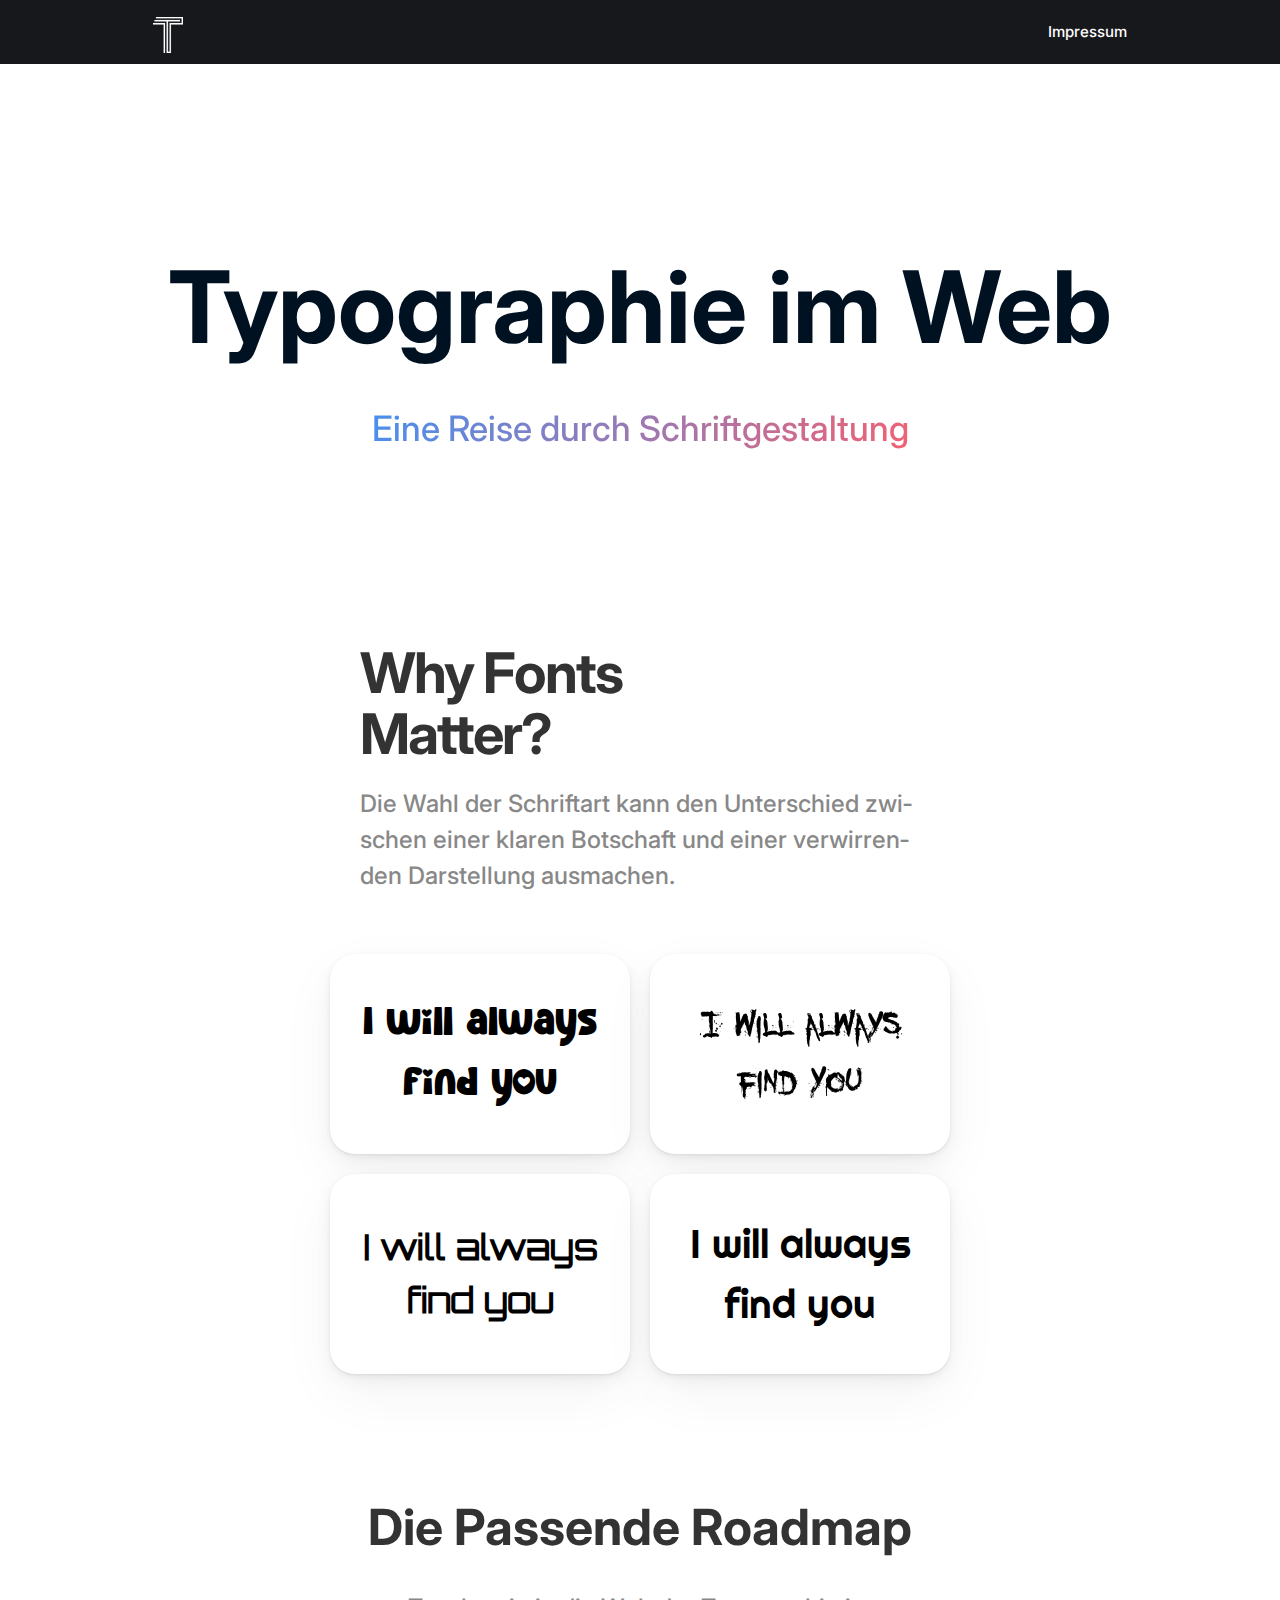
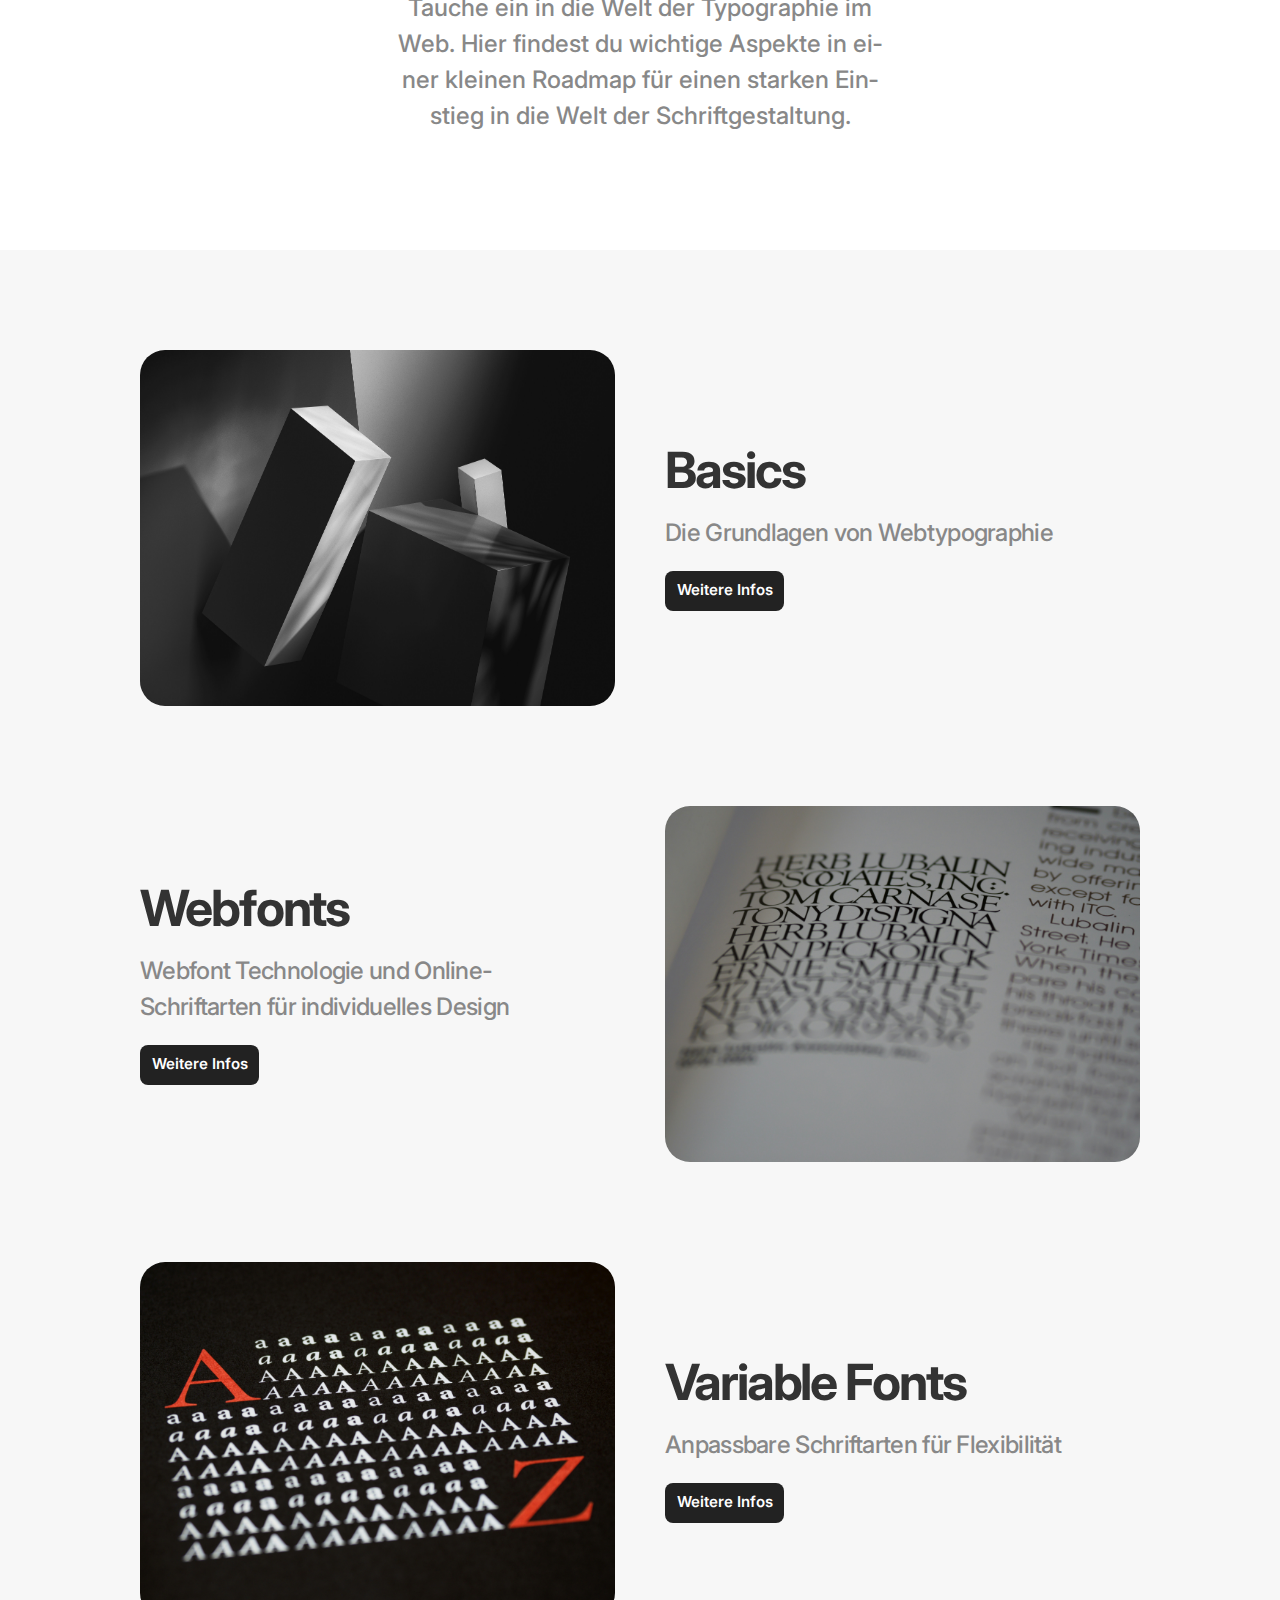
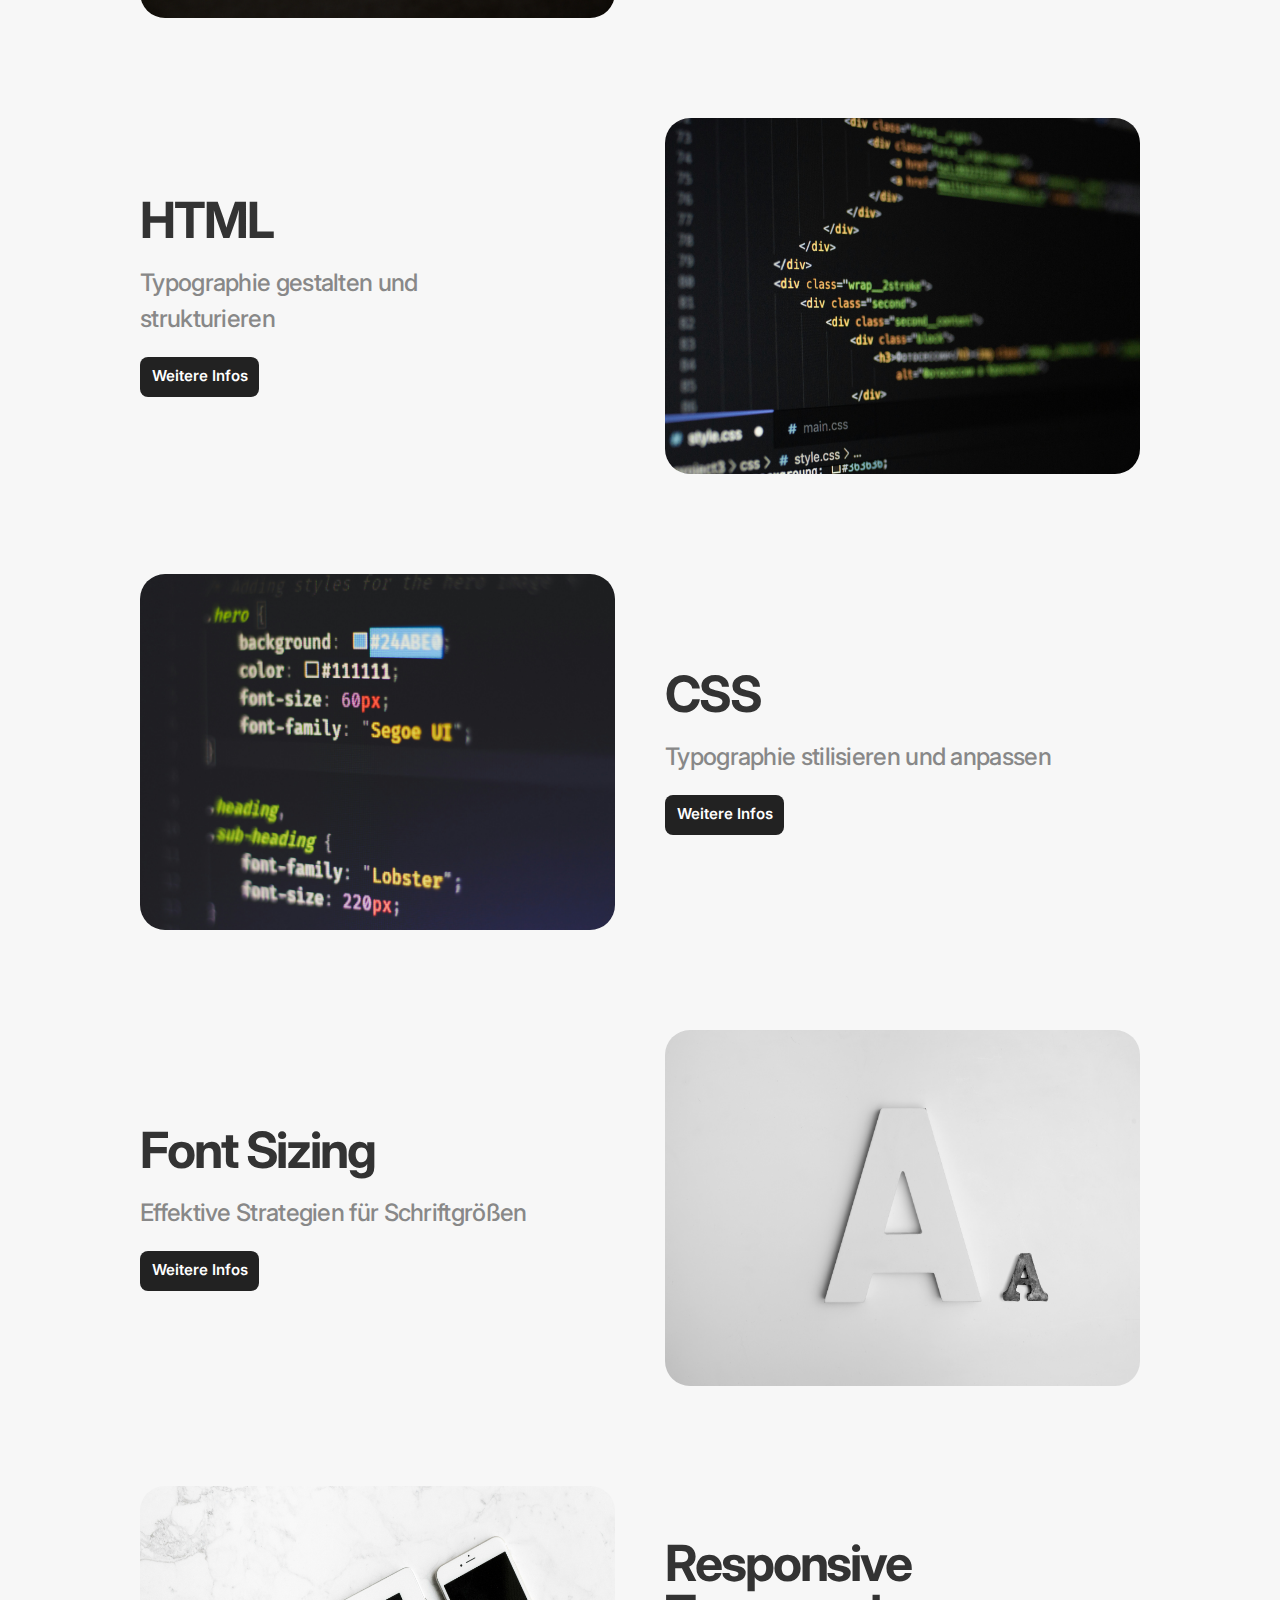
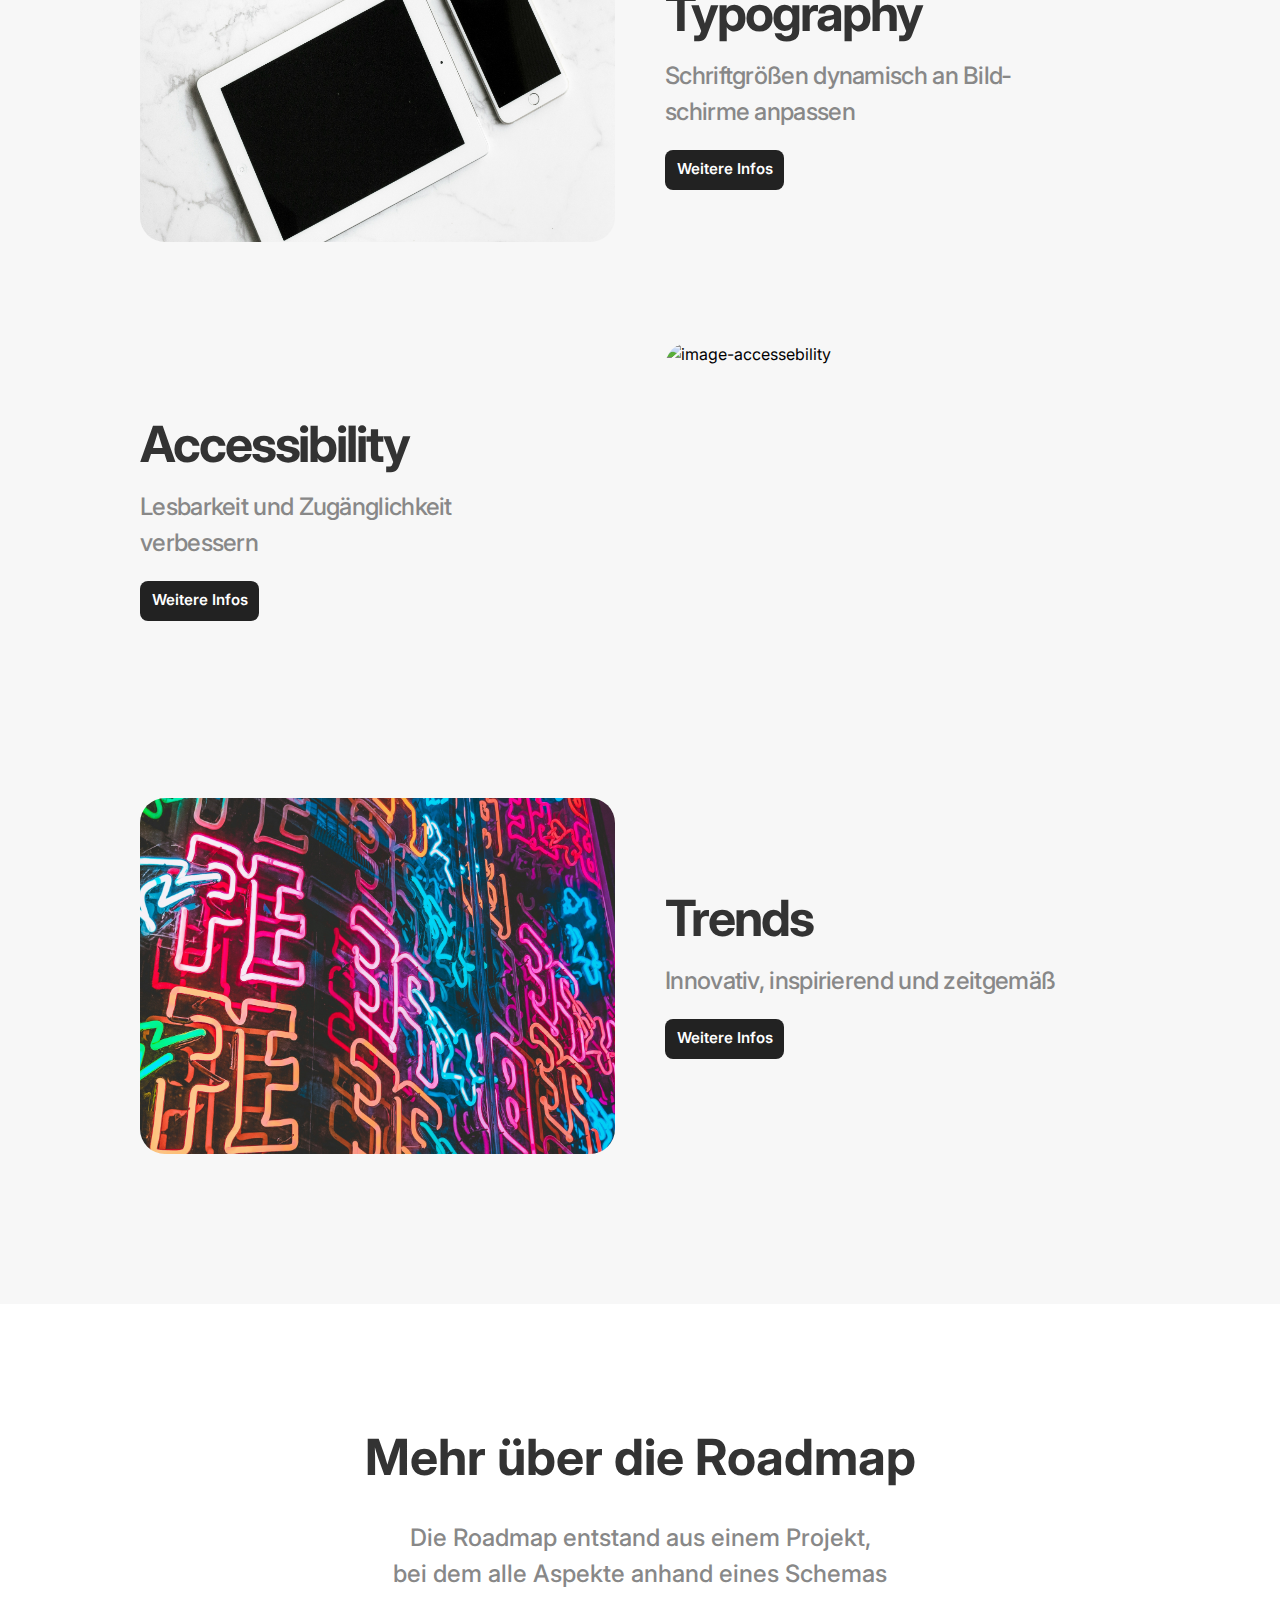
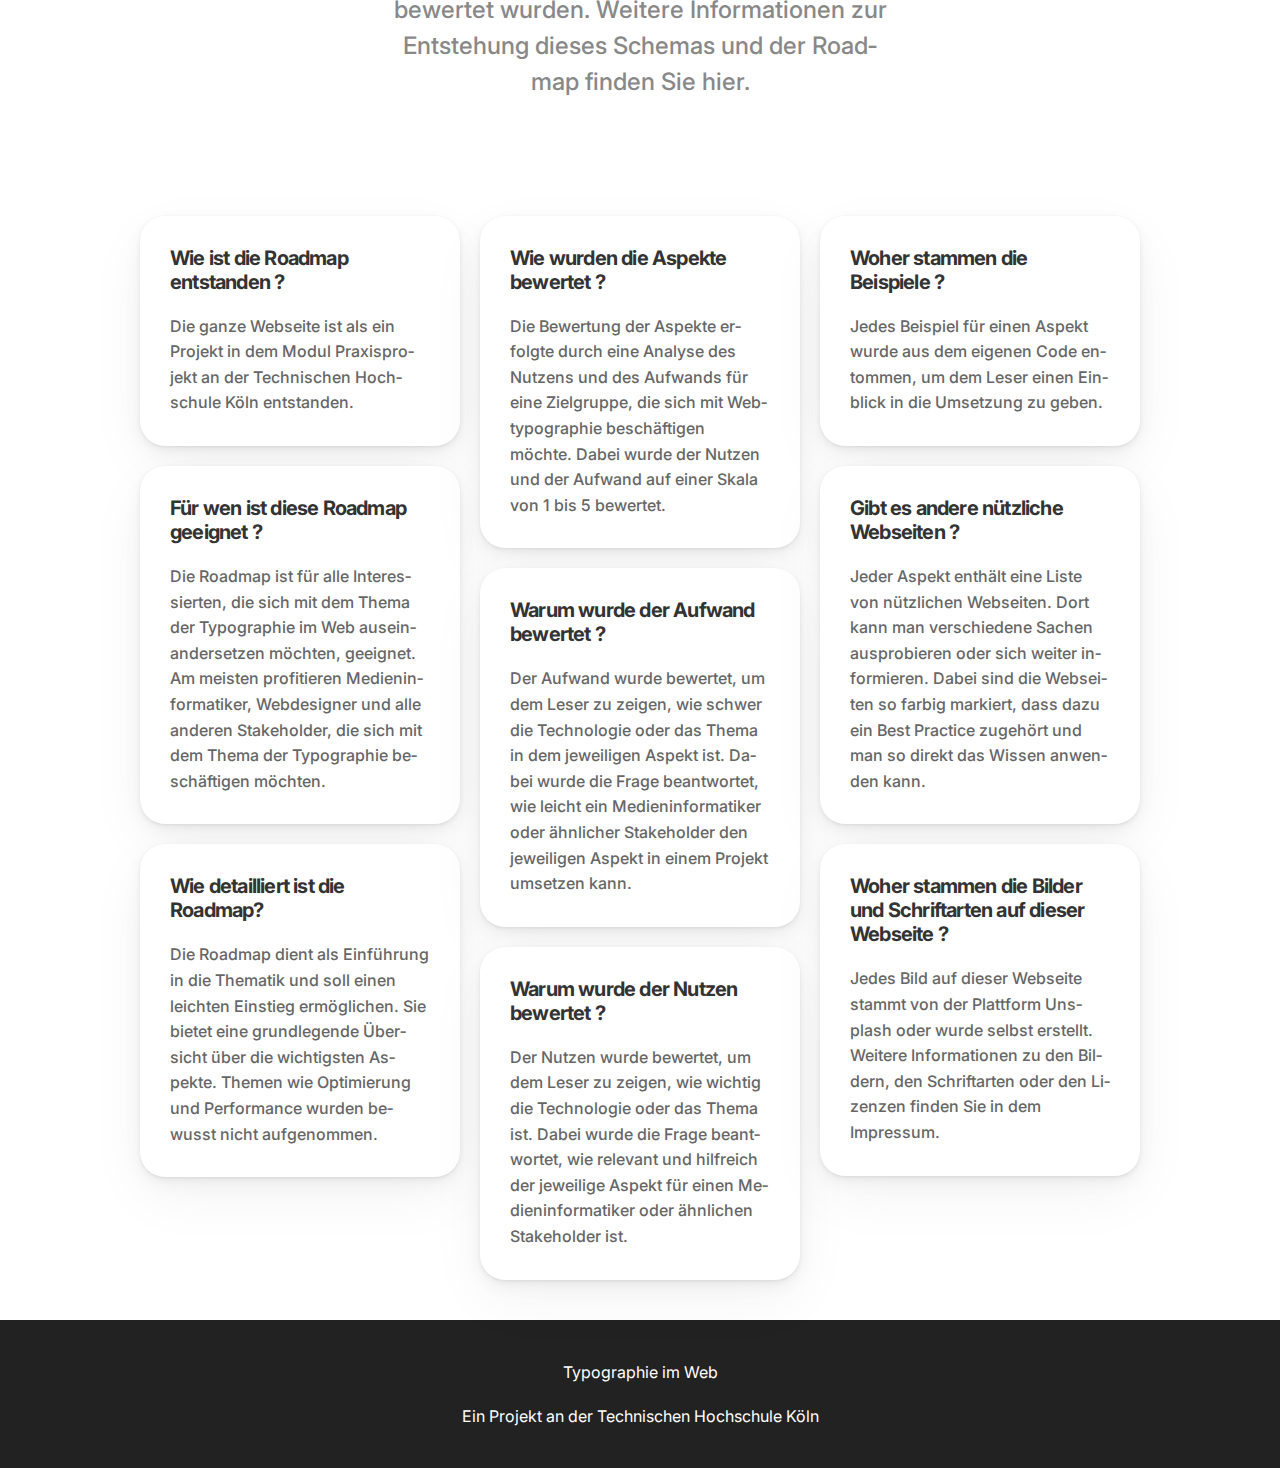
==== commit 7abb0f38: "fixed code to match review" ====
--- a/index.html
+++ b/index.html
@@ -175,7 +175,7 @@
 
         <div class="aspect-container">
             <div class="aspect-information first">
-                <h3>Accessebility</h3>
+                <h3>Accessibility</h3>
                 <p>
                     Lesbarkeit und Zugänglichkeit verbessern
                 </p>
--- a/assets/styles/variables.css
+++ b/assets/styles/variables.css
@@ -16,12 +16,28 @@
     --color-navbar-background: rgb(23, 24, 28);
     --color-footer-background: rgb(34, 34, 34);
 
+    --color-button: rgb(34, 34, 34);
 
-    --color-button: rgb(34, 34, 34);
+    /* colors for aspect */
+    --text: #020a15;
+    --background: #f9fcfe;
+    --primary-blue: #6bafff;  
+    --secondary: #ffa49f;
+    --accent-red:  #ff6b6b;  
+    --accent-light: #ECF0F2;
+    --accent: #f26172;
+    --primary: #4690f0 ;
+
+    /* colors for cards*/
+    --purple: #F1EBFF;
+    --red: #ffebf2;
+    --blue: #ebefff;
+    --green: #EDF9F2;
+
 
 
     /* fonts */
-    --font-family-primary: "Inter", sans-serif;
+    --font-family-primary: "Inter",  "Arial" , sans-serif;
     --font-family-body: var(--font-family-primary);
     --font-family-heading: var(--font-family-primary);
 
@@ -39,14 +55,19 @@
 
 
     /* font size */
-    --font-size-xs: 15px;  /* 14px maybe das in rem umrechnen später*/  
-    --font-size-s: 24px;  /* 24px */
-    --font-size-m: 50px;  /* 50px */
-    --font-size-l: 56px;  /* 56px */
-    --font-size-xl: 100px; /* 83px */
+    --font-size-xs: 15px;  /*  maybe das in rem umrechnen später*/  
+    --font-size-s: 24px;  
+    --font-size-m: 50px;  
+    --font-size-l: 56px;  
+    --font-size-xl: 100px; 
+    --font-size-title-text: 35px;
+    --font-size-aspect-title: 80px;
+    --font-size-info-title: 50px;
 
+    --font-size-title: 32px;
     --font-size-text: 22px;
-    --font-size-title: 32px;
+
+
 
     /* font sizes for the examples in intro card */
     --font-size-example-1: 40px;
@@ -62,25 +83,11 @@
     /* line height */
     --catch-title-line-height: 1.2em;
     --catch-text-line-height: 1.5em;
+    
+}
 
 
 
-    /* colors for aspect */
-    --text: #020a15;
-    --background: #f9fcfe;
-    --primary: #4690f0;
-    --secondary: #ffa49f;
-    --accent: #f26172;
-    --accent-light: #ECF0F2;
-
-    /* colors for cards*/
-    --purple: #F1EBFF;
-    --red: #ffebf2;
-    --blue: #ebefff;
-    --green: #EDF9F2;
-
-    
-}
 
 /* font sizes for smaller screens*/
 @media (max-width: 1000px) {
@@ -90,8 +97,10 @@
         --font-size-m: 50px;  
         --font-size-l: 50px;  
         --font-size-xl: 60px;
-
+        --font-size-title-text: 25px;
+        --font-size-aspect-title: 60px;
         --font-size-text: 20px;
+        --font-size-info-title: 40px;
     }
 }
 
--- a/assets/styles/base.css
+++ b/assets/styles/base.css
@@ -1,7 +1,5 @@
 /* basic styling for whole page */
 
-/* das muss anders importiert werden */
-@import url('https://fonts.googleapis.com/css2?family=Inter:wght@100..900&display=swap');
 
 * {
     box-sizing: border-box;
@@ -40,4 +38,9 @@
     color: var(--color-catch-title);
     font-size: var(--font-size-m);
     font-weight: var(--font-weight-bold);
-}+}
+
+p { 
+    hyphens: auto; 
+  }
+  --- a/assets/styles/fonts.css
+++ b/assets/styles/fonts.css
@@ -1,5 +1,10 @@
 /* custom and downlaoded fonts */
 
+/* Inter Font from Google Fonts */
+@import url('https://fonts.googleapis.com/css2?family=Inter:wght@100..900&display=swap');
+
+
+/* Custom Fonts */
 @font-face {
     font-display: swap;
     font-family: LoveLive;
--- a/assets/styles/intro.css
+++ b/assets/styles/intro.css
@@ -2,6 +2,8 @@
 
 /* title and text */
 .title-card {
+    display: flex;
+    flex-direction: column;
     text-align: center;
     padding-top: 168px;
     padding-bottom: 168px;
@@ -9,19 +11,20 @@
 
 
 .title-card h1 {
-    padding-bottom: 42px;
+    padding-bottom: 20px;
     animation-name: fadeIn;
     animation-duration: 2s;
     
 }
 
 .title-card p {
-    font-size: var(--font-size-s);
+    font-size: var(--font-size-title-text);
     font-weight: var(--font-weight-medium);
     background: linear-gradient(120deg, var(--primary), var(--accent));
     background-clip: text;
     -webkit-background-clip: text;
     -webkit-text-fill-color: transparent;
+    align-self: center;
 }
 
 /* title animation for fadeIn */
@@ -57,7 +60,7 @@
 }
 
 .catch-container > .catch-info > .catch-info-inner {
-    width: 400px;
+    width: 600px;
     padding: 20px;
 }
 
@@ -65,6 +68,7 @@
     line-height: var(--catch-title-line-height);
     padding-bottom: 20px;
     letter-spacing: var(--catch-title-spacing);
+    line-height: 1.1em;
 }
 
 .catch-container > .catch-info p {
--- a/assets/styles/roadmap.css
+++ b/assets/styles/roadmap.css
@@ -45,7 +45,7 @@
 }
 
 .aspect-information p {
-    width: 300px;
+    max-width: 400px;
     font-size: var(--font-size-s);
     font-weight: var(--font-weight-medium);
     line-height: var(--catch-text-line-height);
@@ -97,4 +97,8 @@
         border-radius: 25px;
         height: 100%;
     }
-}+
+    .aspect-information {
+        width: 100%;
+    }
+}
--- a/assets/styles/information-section.css
+++ b/assets/styles/information-section.css
@@ -35,7 +35,7 @@
     font-size: 20px;
     font-weight: var(--font-weight-bold);
     letter-spacing: -0.8px;
-    line-height: 1.4em;
+    line-height: 1.2em;
     text-align: left;
     color: rgb(51, 51, 51);
 }
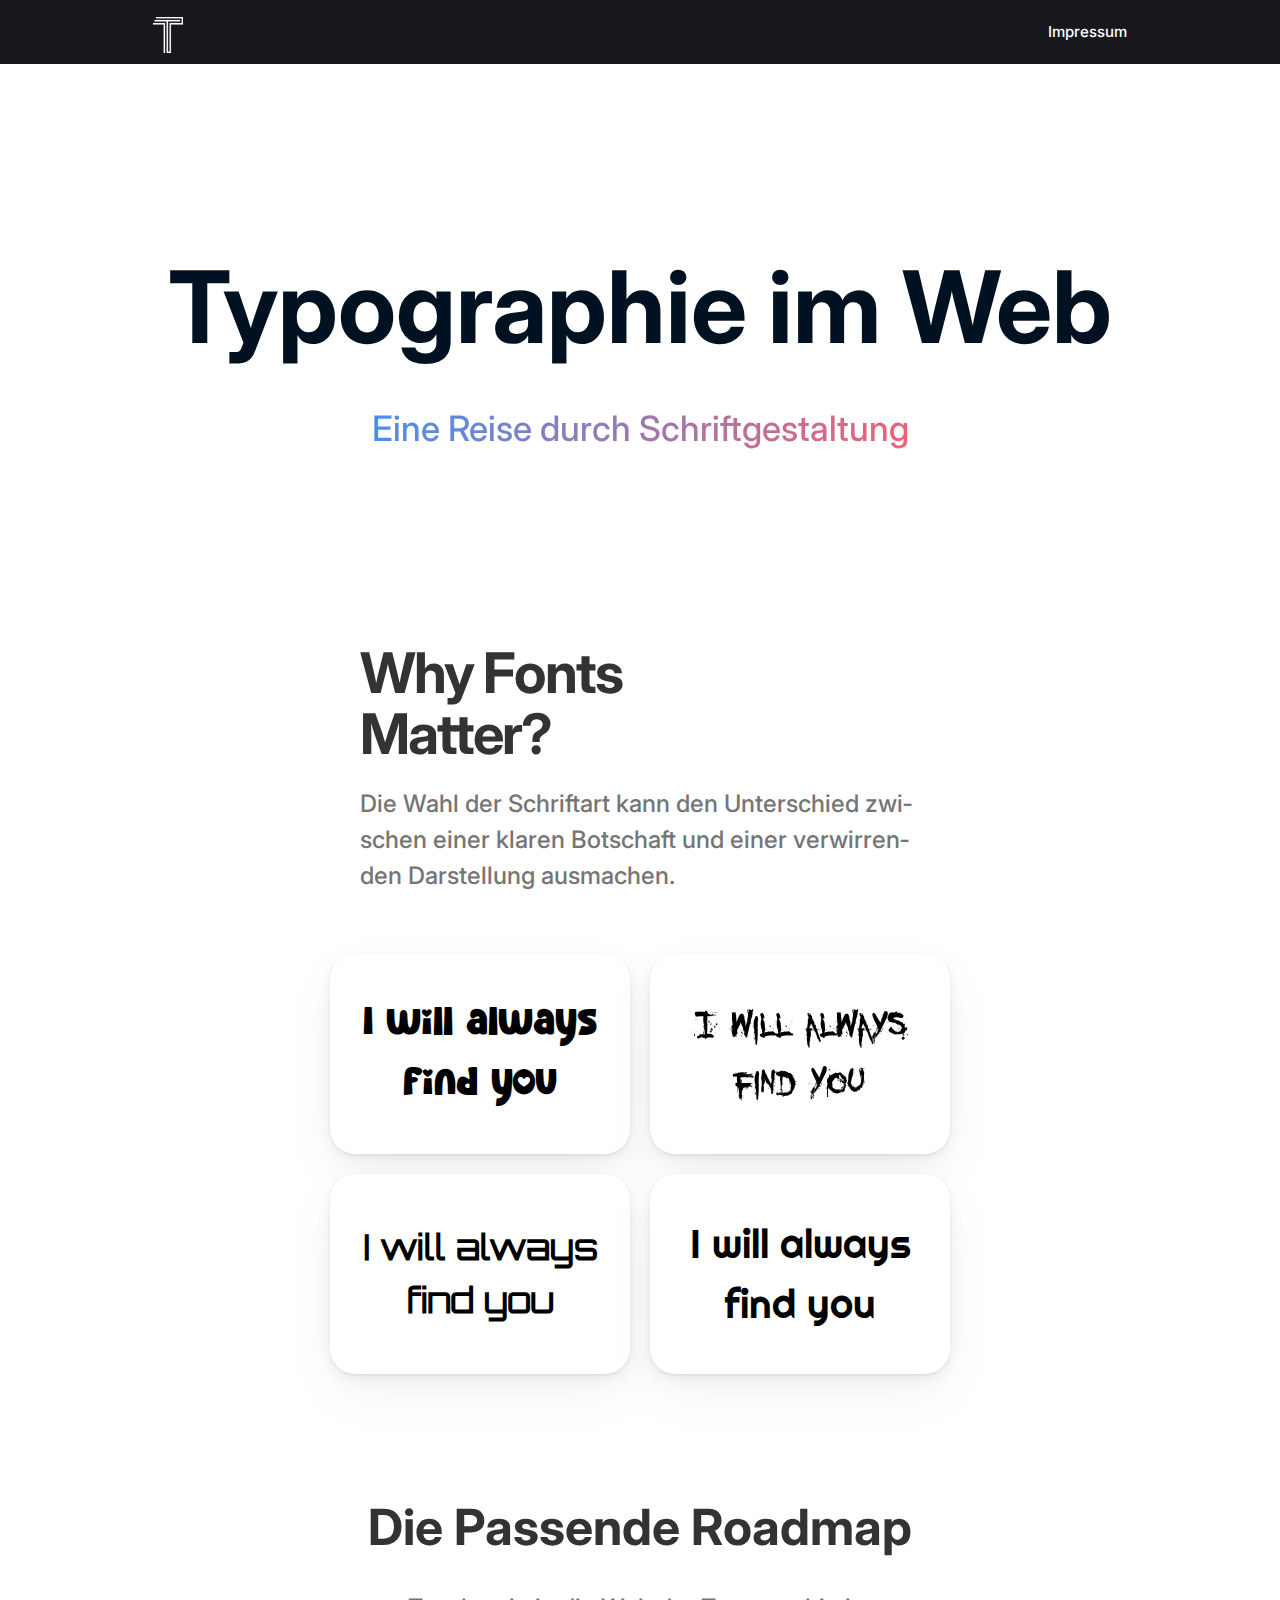
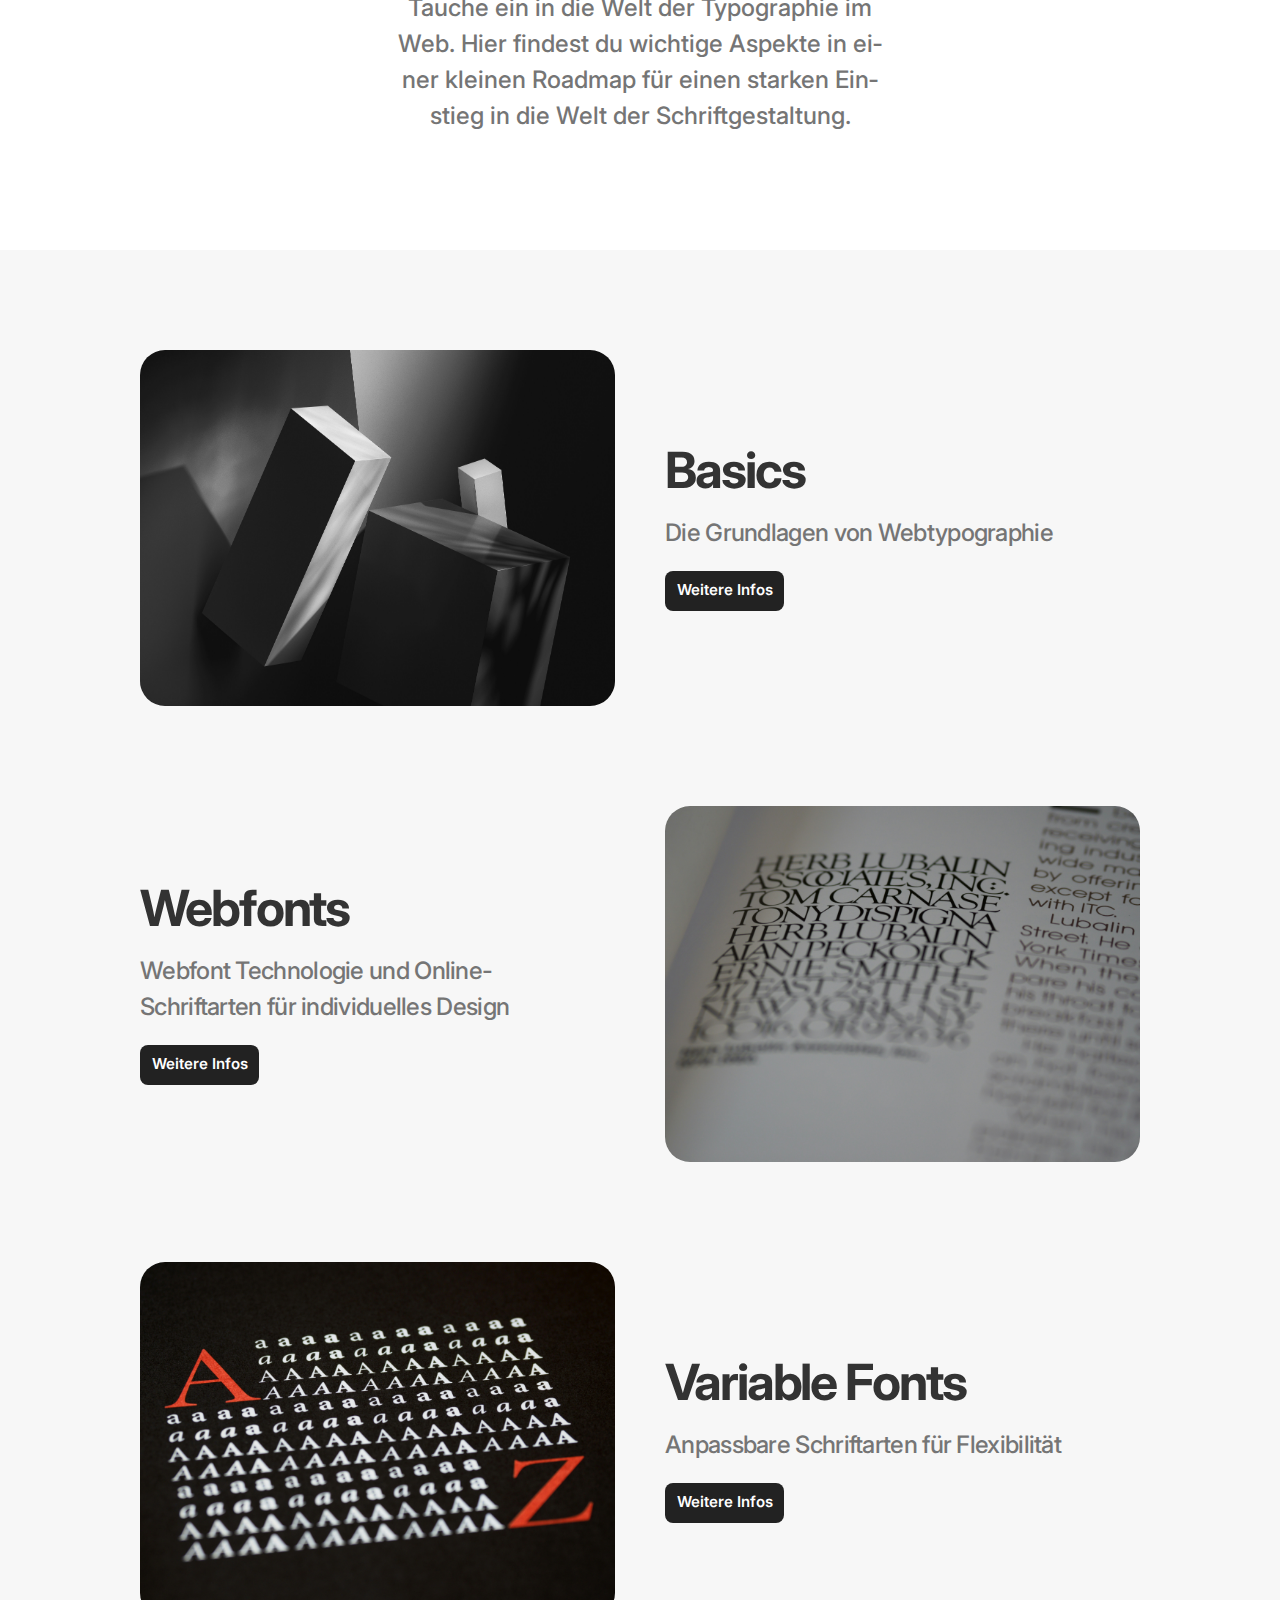
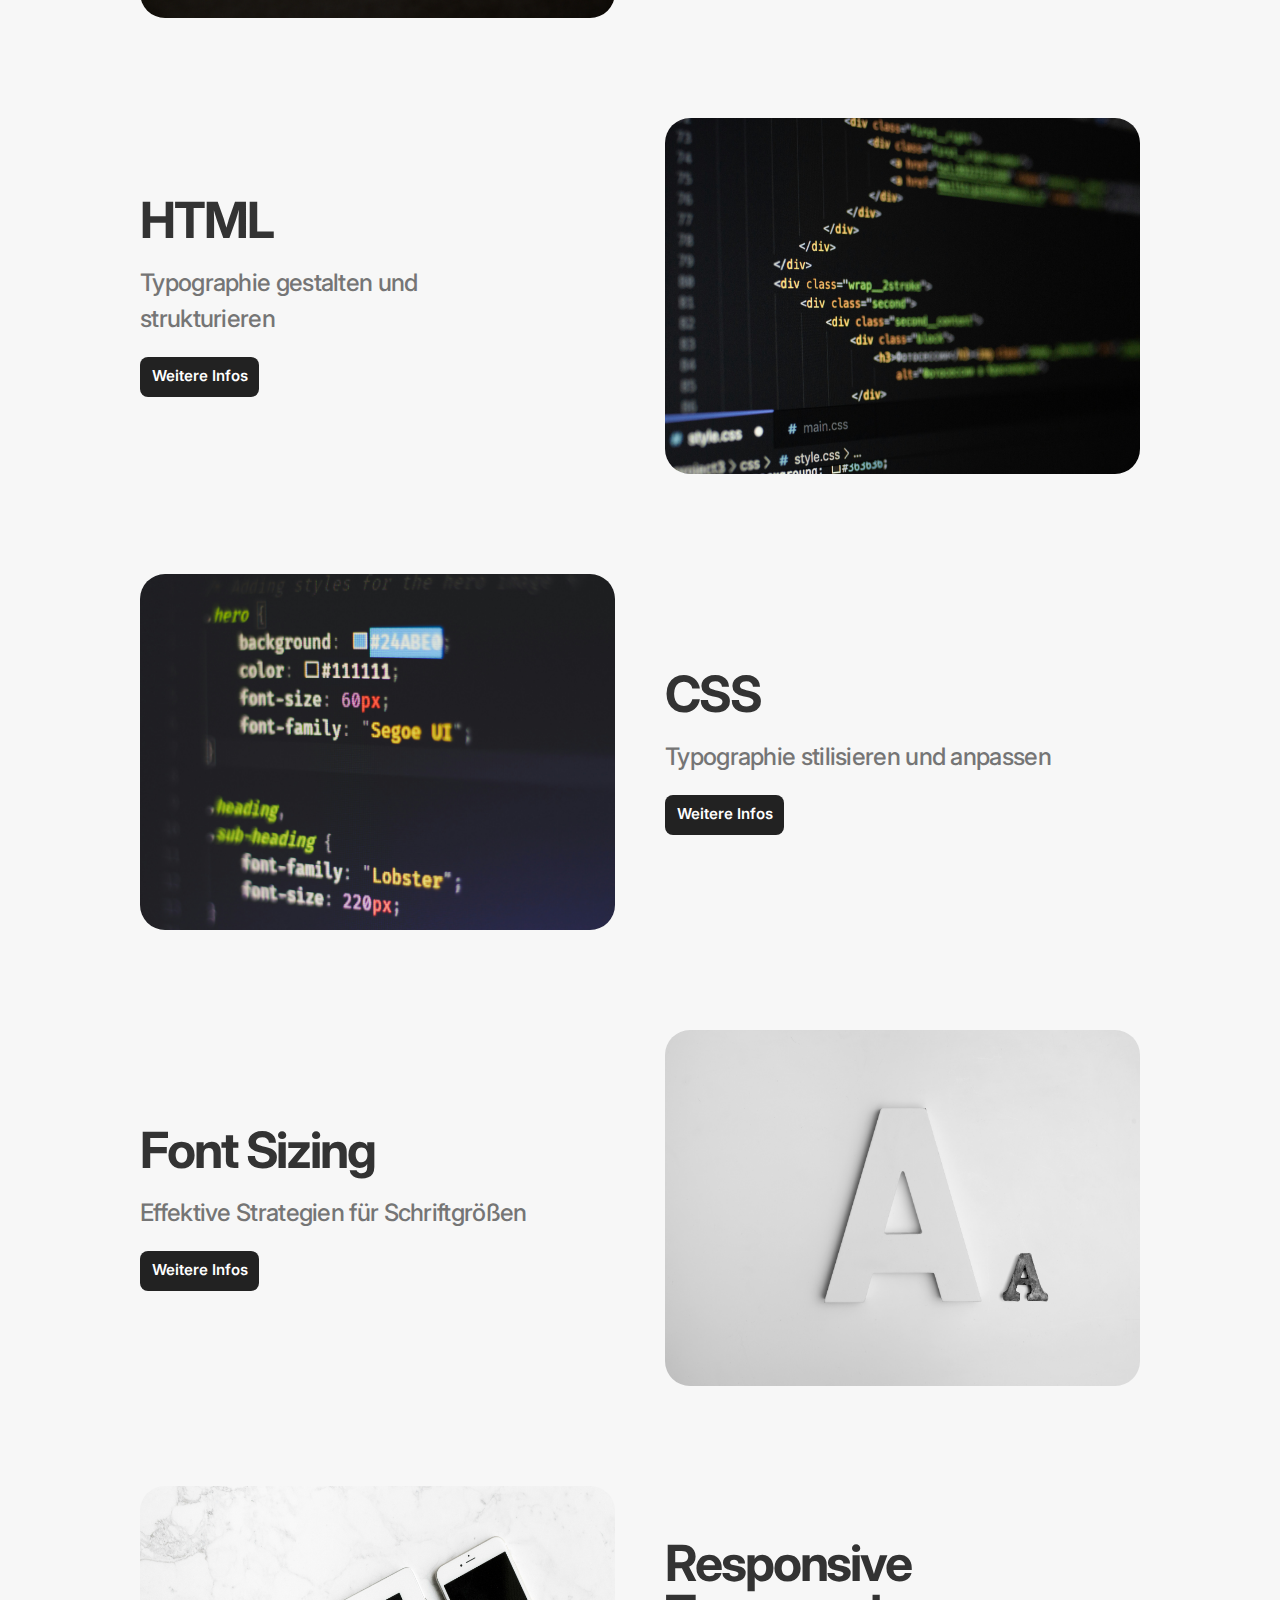
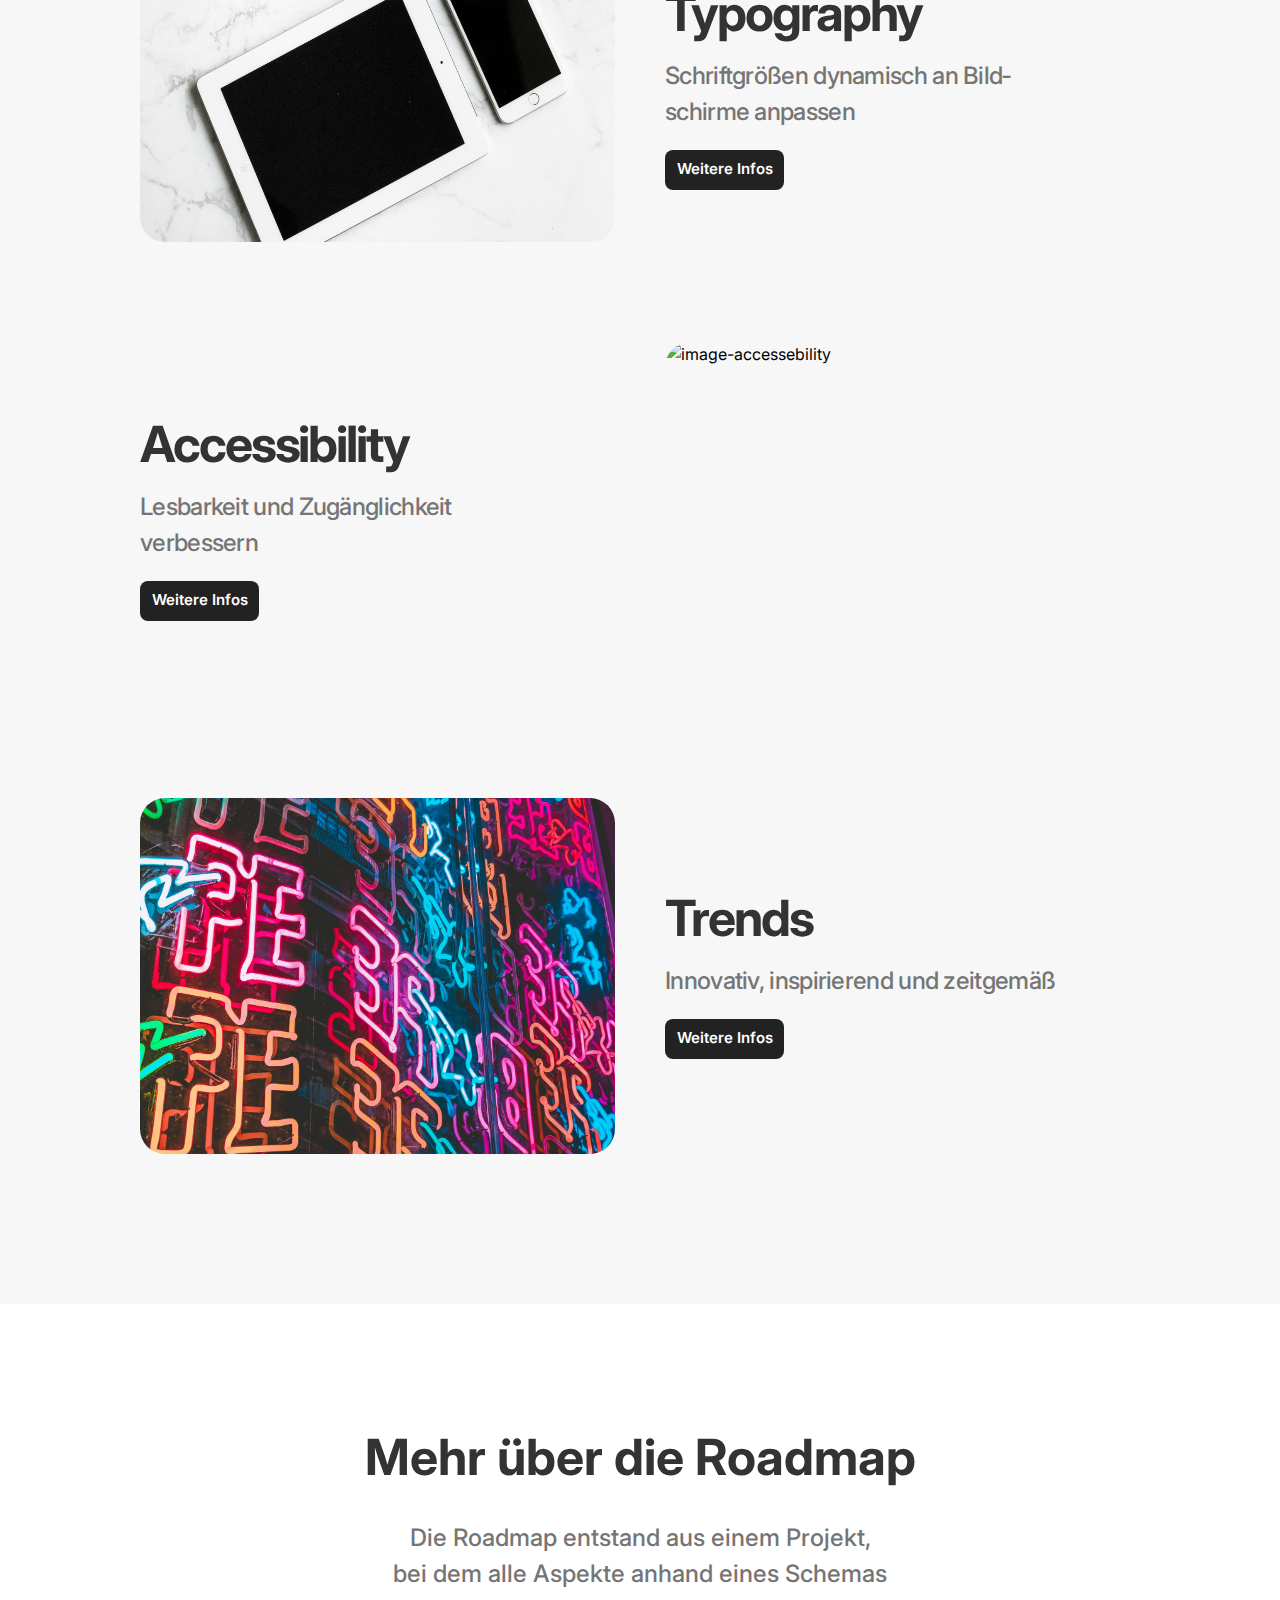
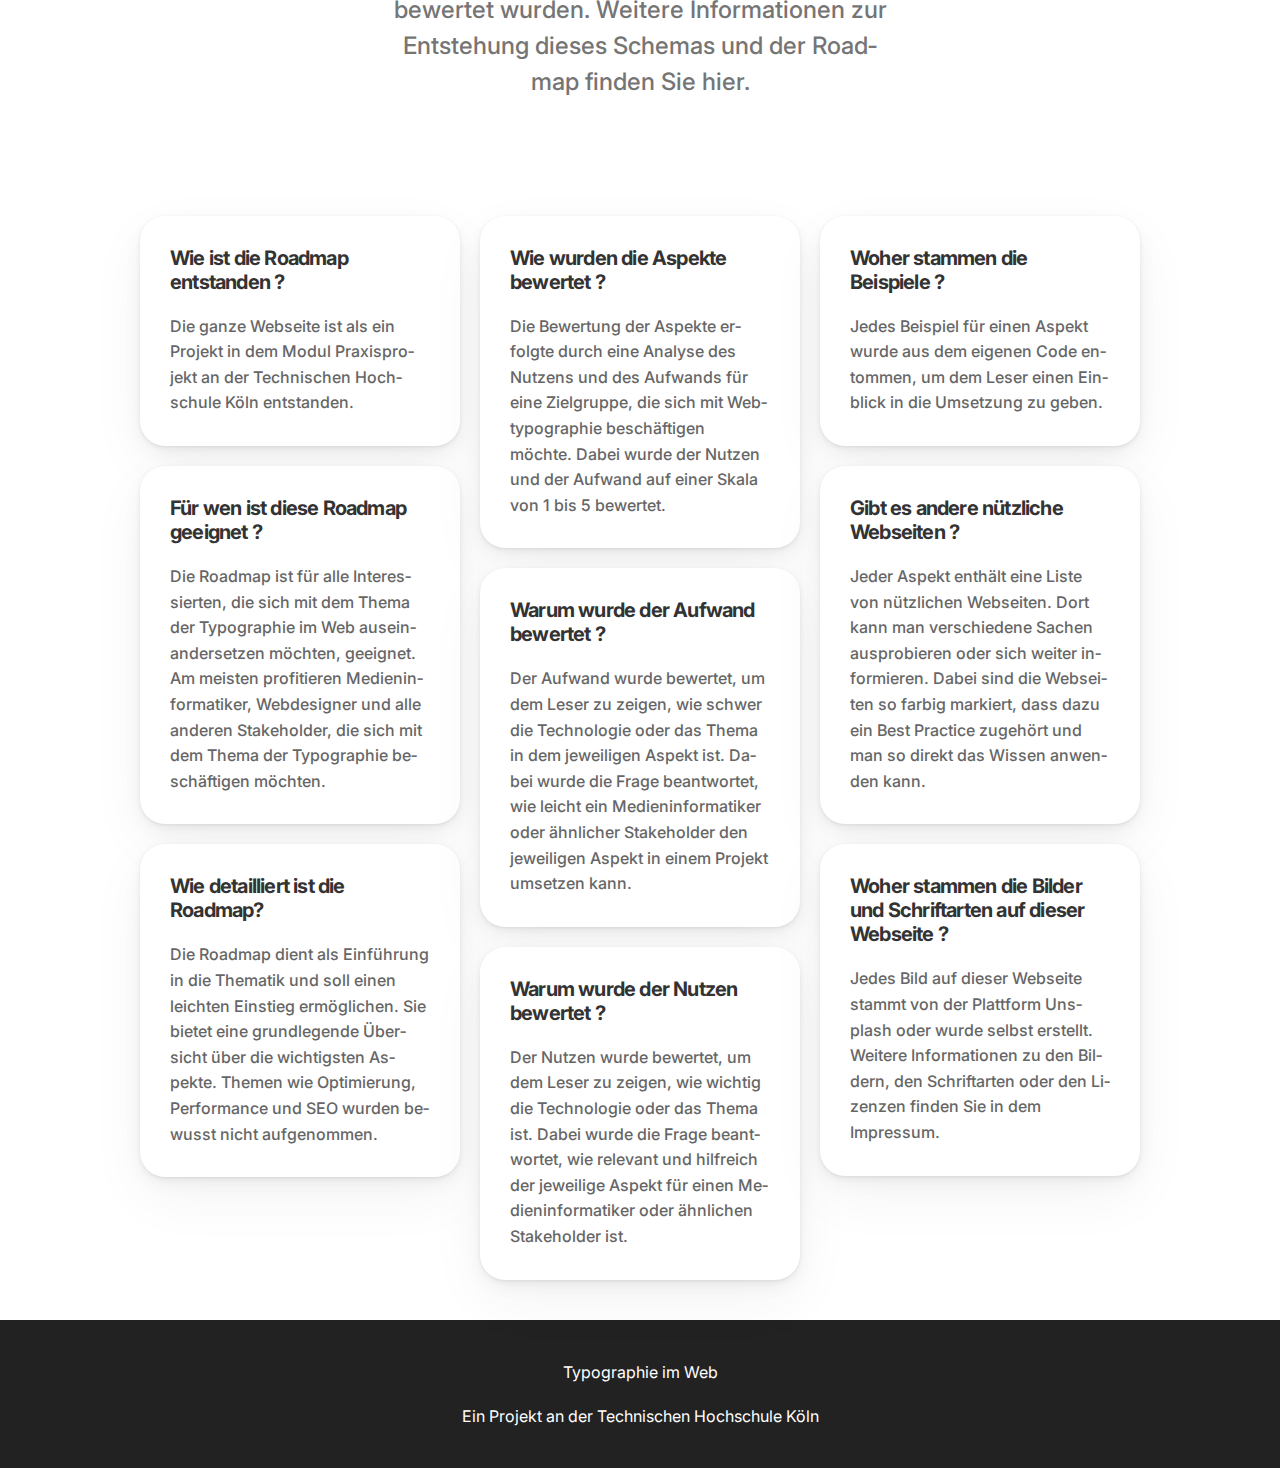
==== commit a5bc93a2: "added html content" ====
--- a/index.html
+++ b/index.html
@@ -246,7 +246,7 @@
                 </div>
                 <div class="answer-text">
                     <p>Die Roadmap dient als Einführung in die Thematik und soll einen leichten Einstieg ermöglichen. Sie bietet eine grundlegende
-                        Übersicht über die wichtigsten Aspekte. Themen wie Optimierung und Performance wurden bewusst nicht aufgenommen.
+                        Übersicht über die wichtigsten Aspekte. Themen wie Optimierung, Performance und SEO wurden bewusst nicht aufgenommen.
                     </p>
                 </div>
             </div>
--- a/assets/styles/variables.css
+++ b/assets/styles/variables.css
@@ -5,7 +5,8 @@
     /* colors */
     --color-primary-title: rgb(0, 17, 34);
     --color-catch-title: rgb(51, 51, 51);
-    --color-catch-text: rgb(136, 136, 136);
+    --color-catch-text: rgb(117, 117, 117);
+    --color-info-text: rgb(49 57 66);
 
     --color-white: white;
     --color-black: black;
@@ -71,7 +72,7 @@
 
     /* font sizes for the examples in intro card */
     --font-size-example-1: 40px;
-    --font-size-example-2: 50px;
+    --font-size-example-2: 52px;
     --font-size-example-3: 35px;
     --font-size-example-4: 40px;
    
--- a/assets/styles/intro.css
+++ b/assets/styles/intro.css
@@ -88,6 +88,7 @@
     display: flex;
     flex-direction: column;
     gap: 20px;
+    hyphens: none;
 }
 
 .example {
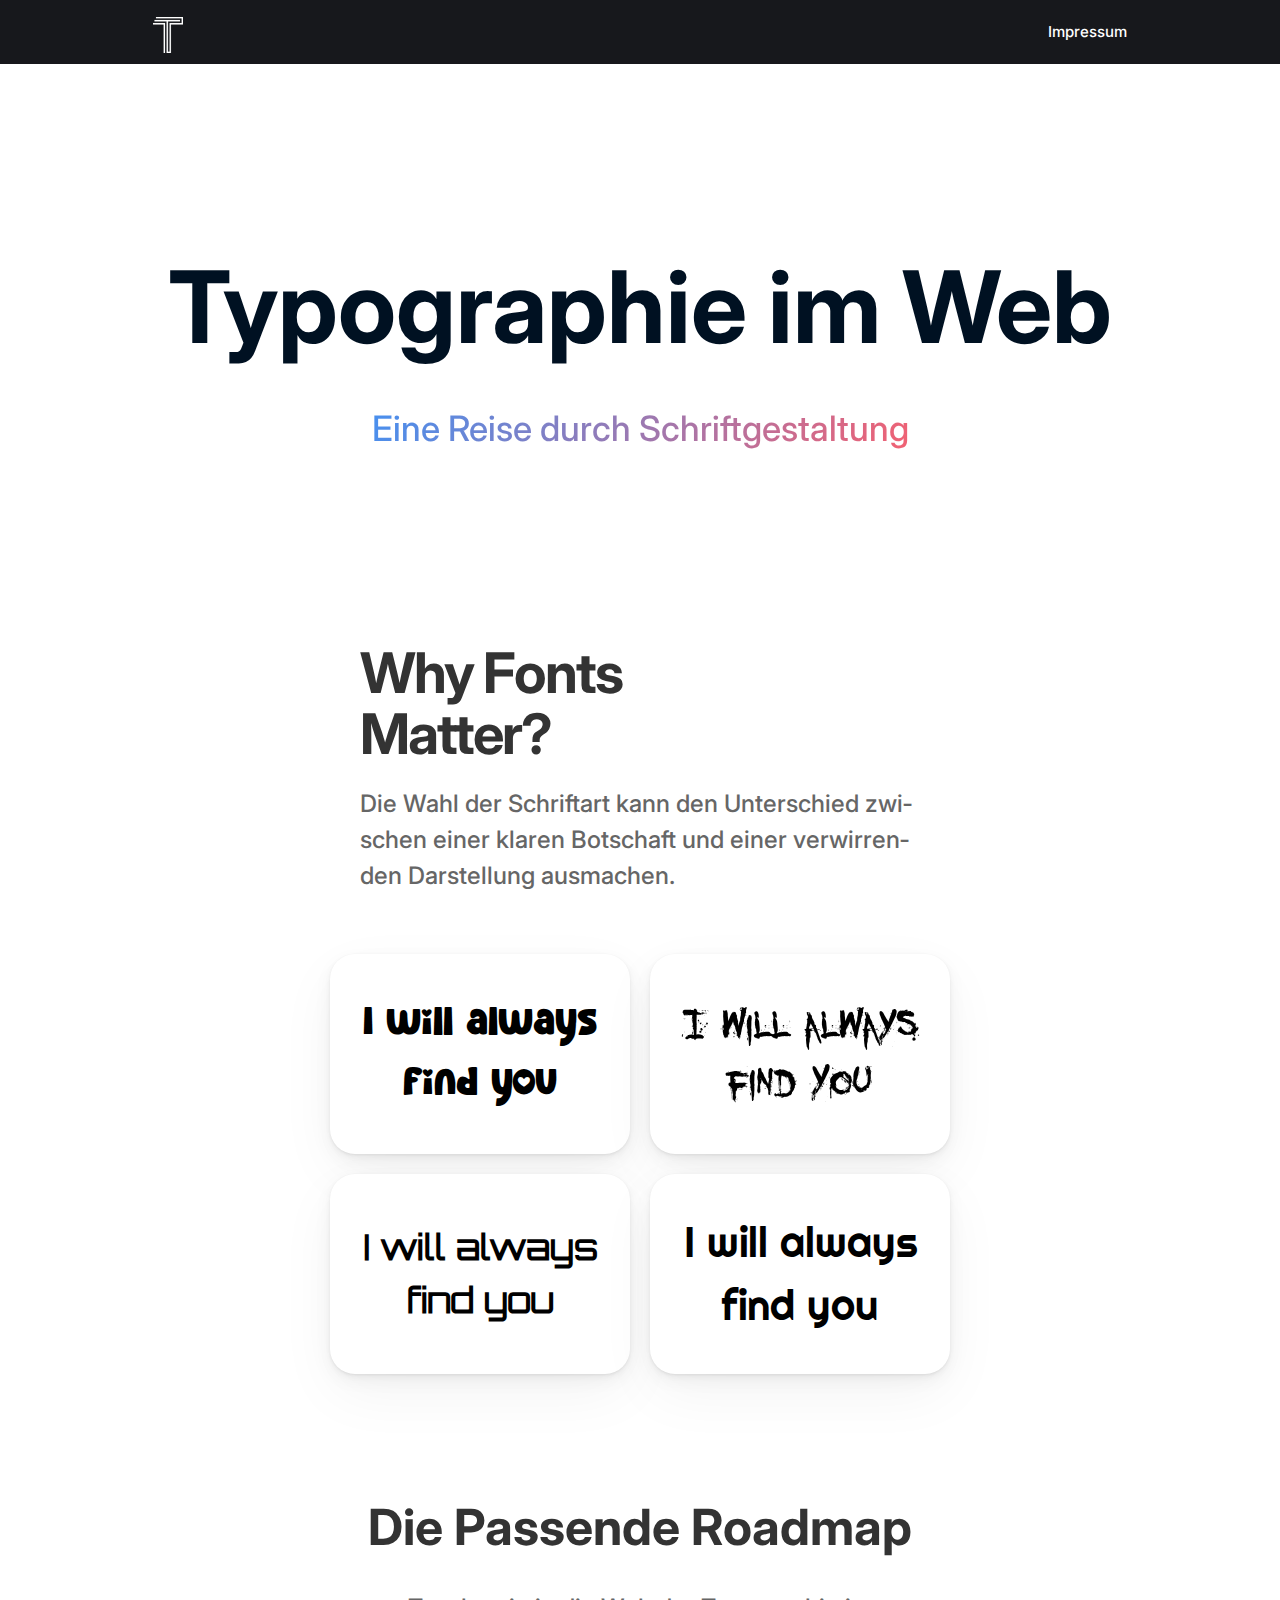
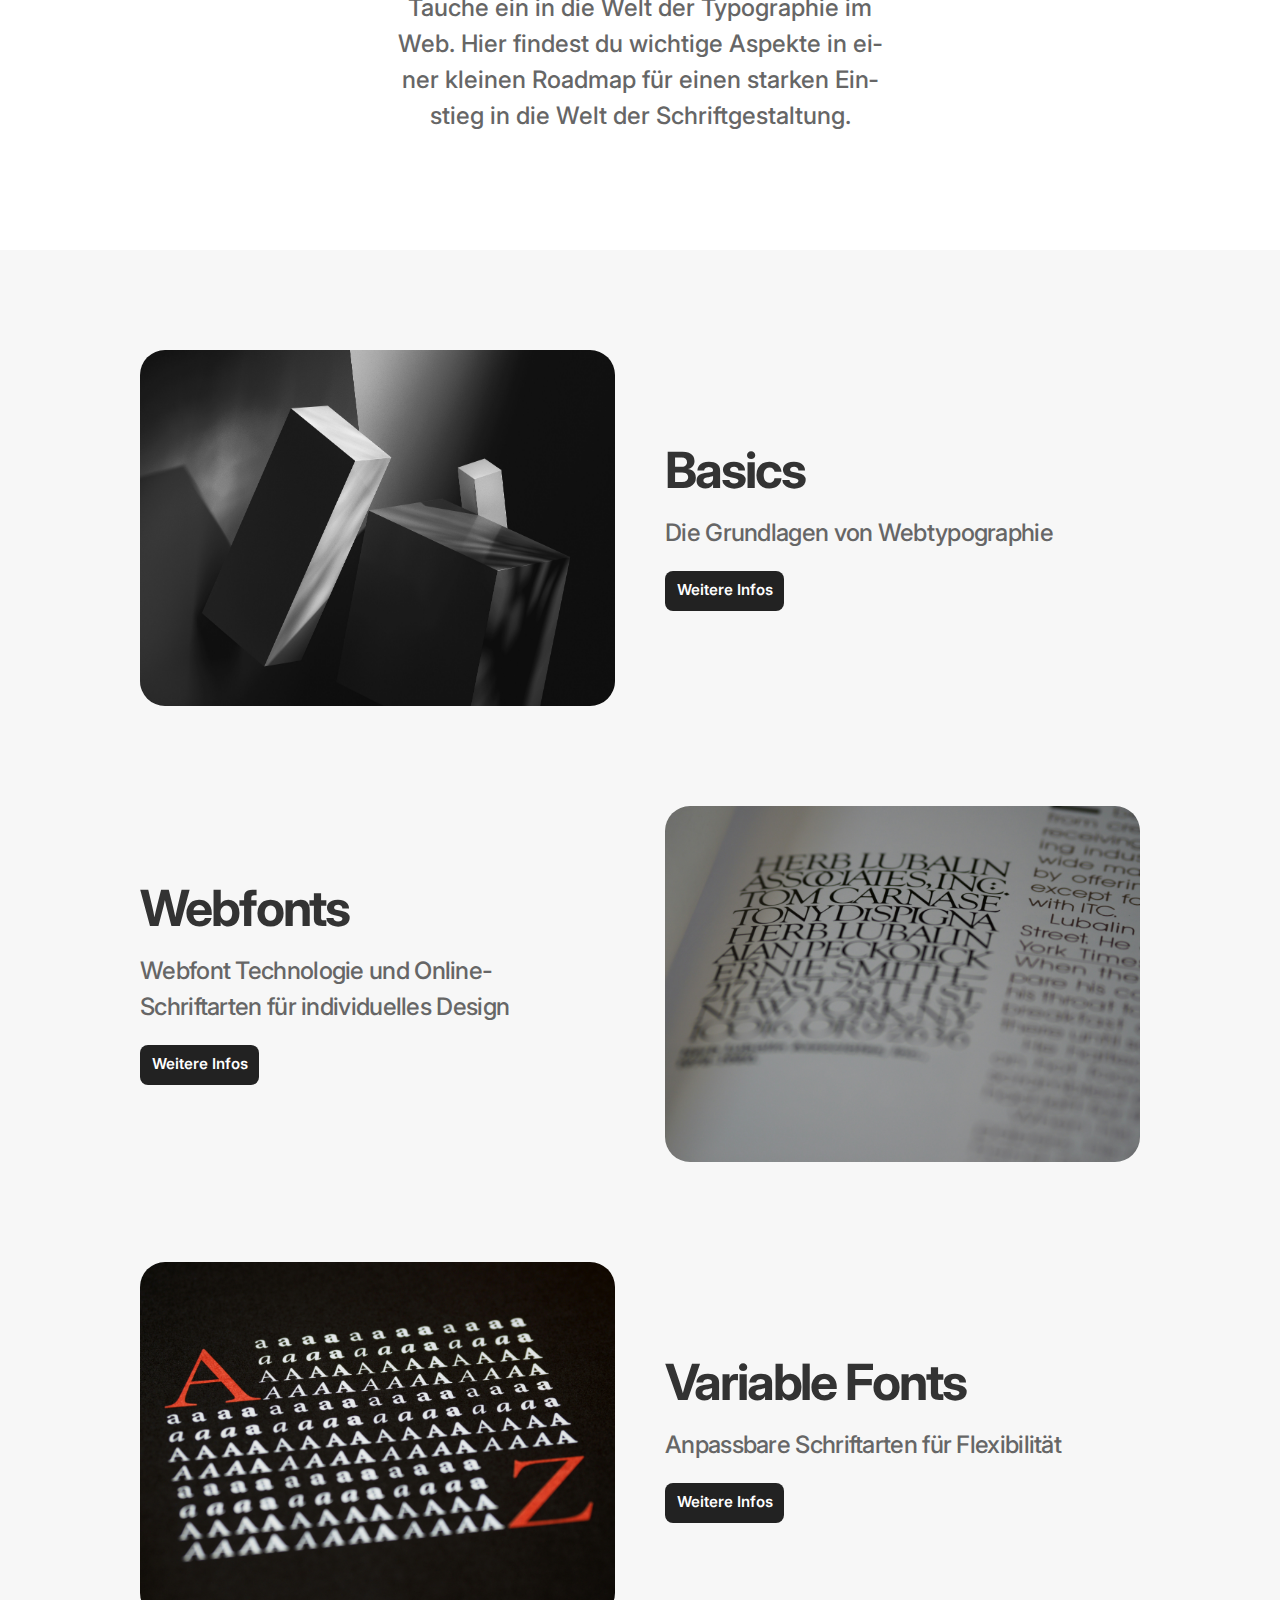
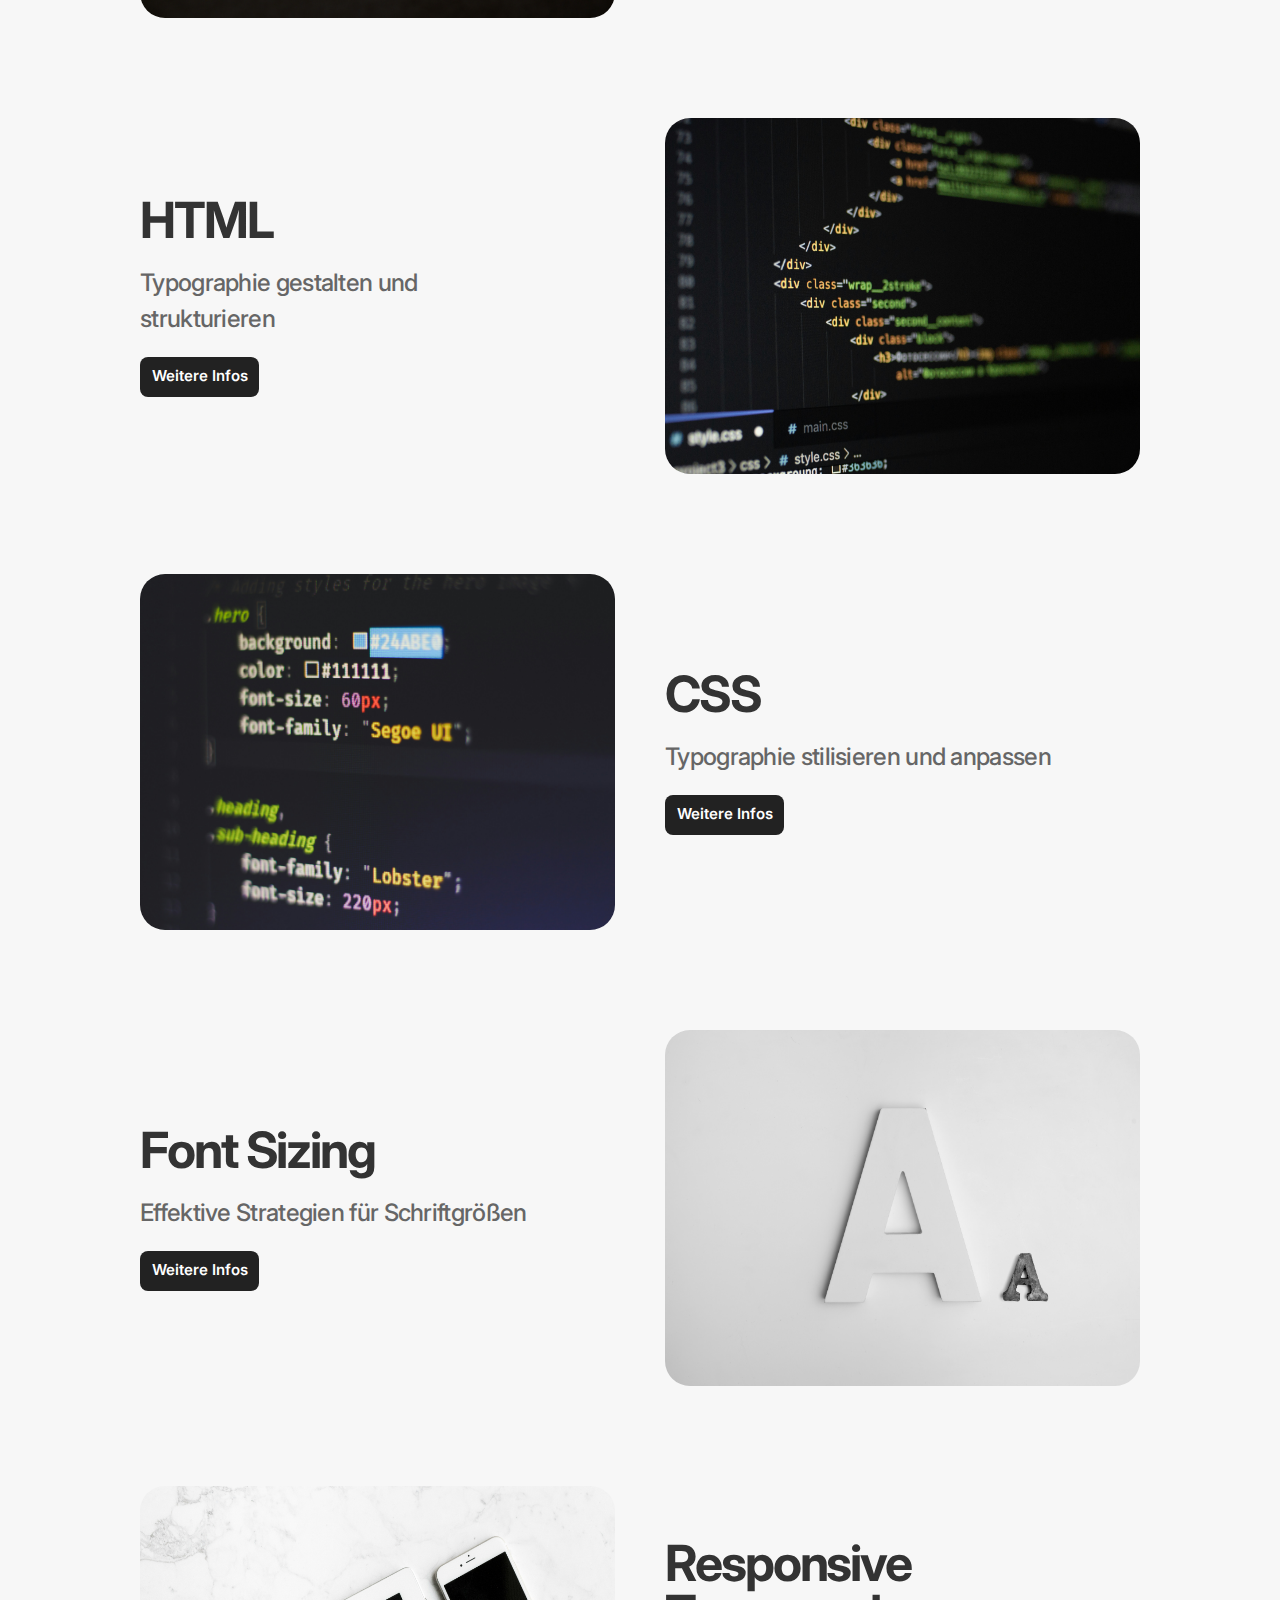
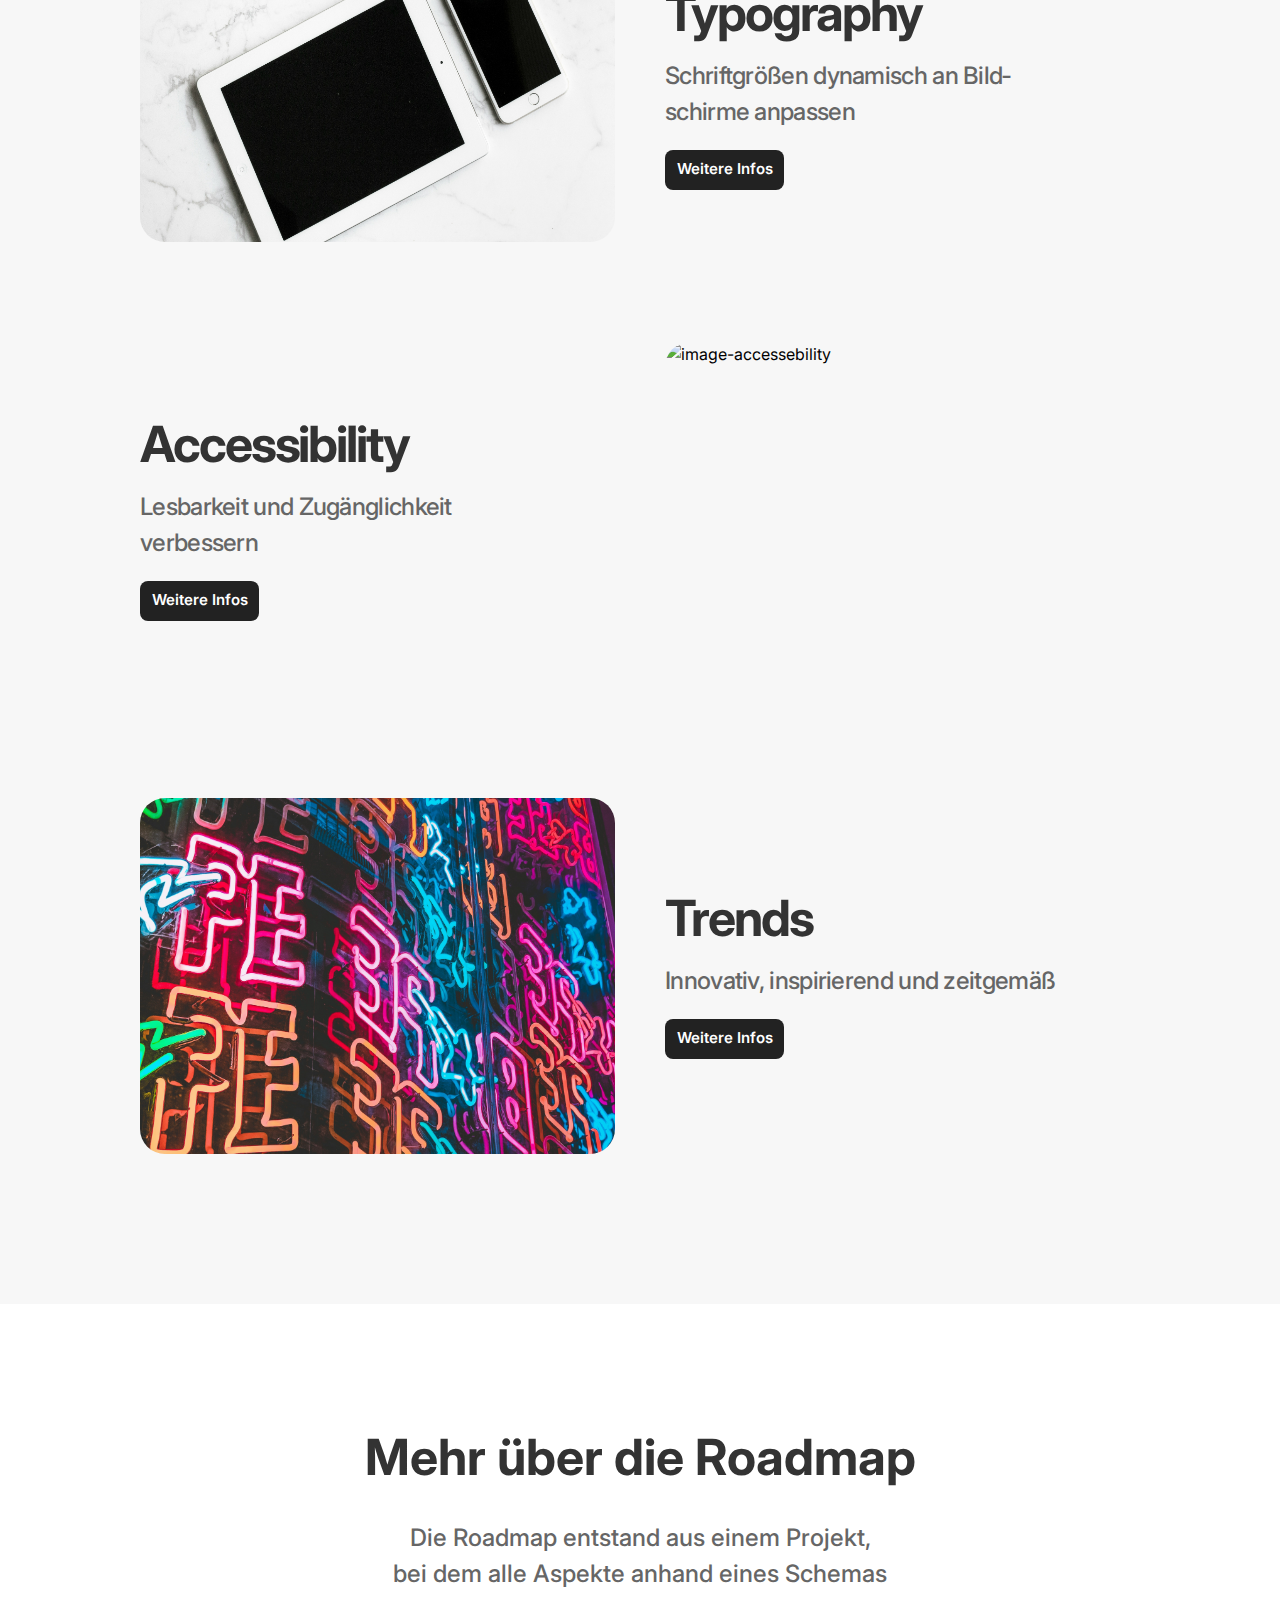
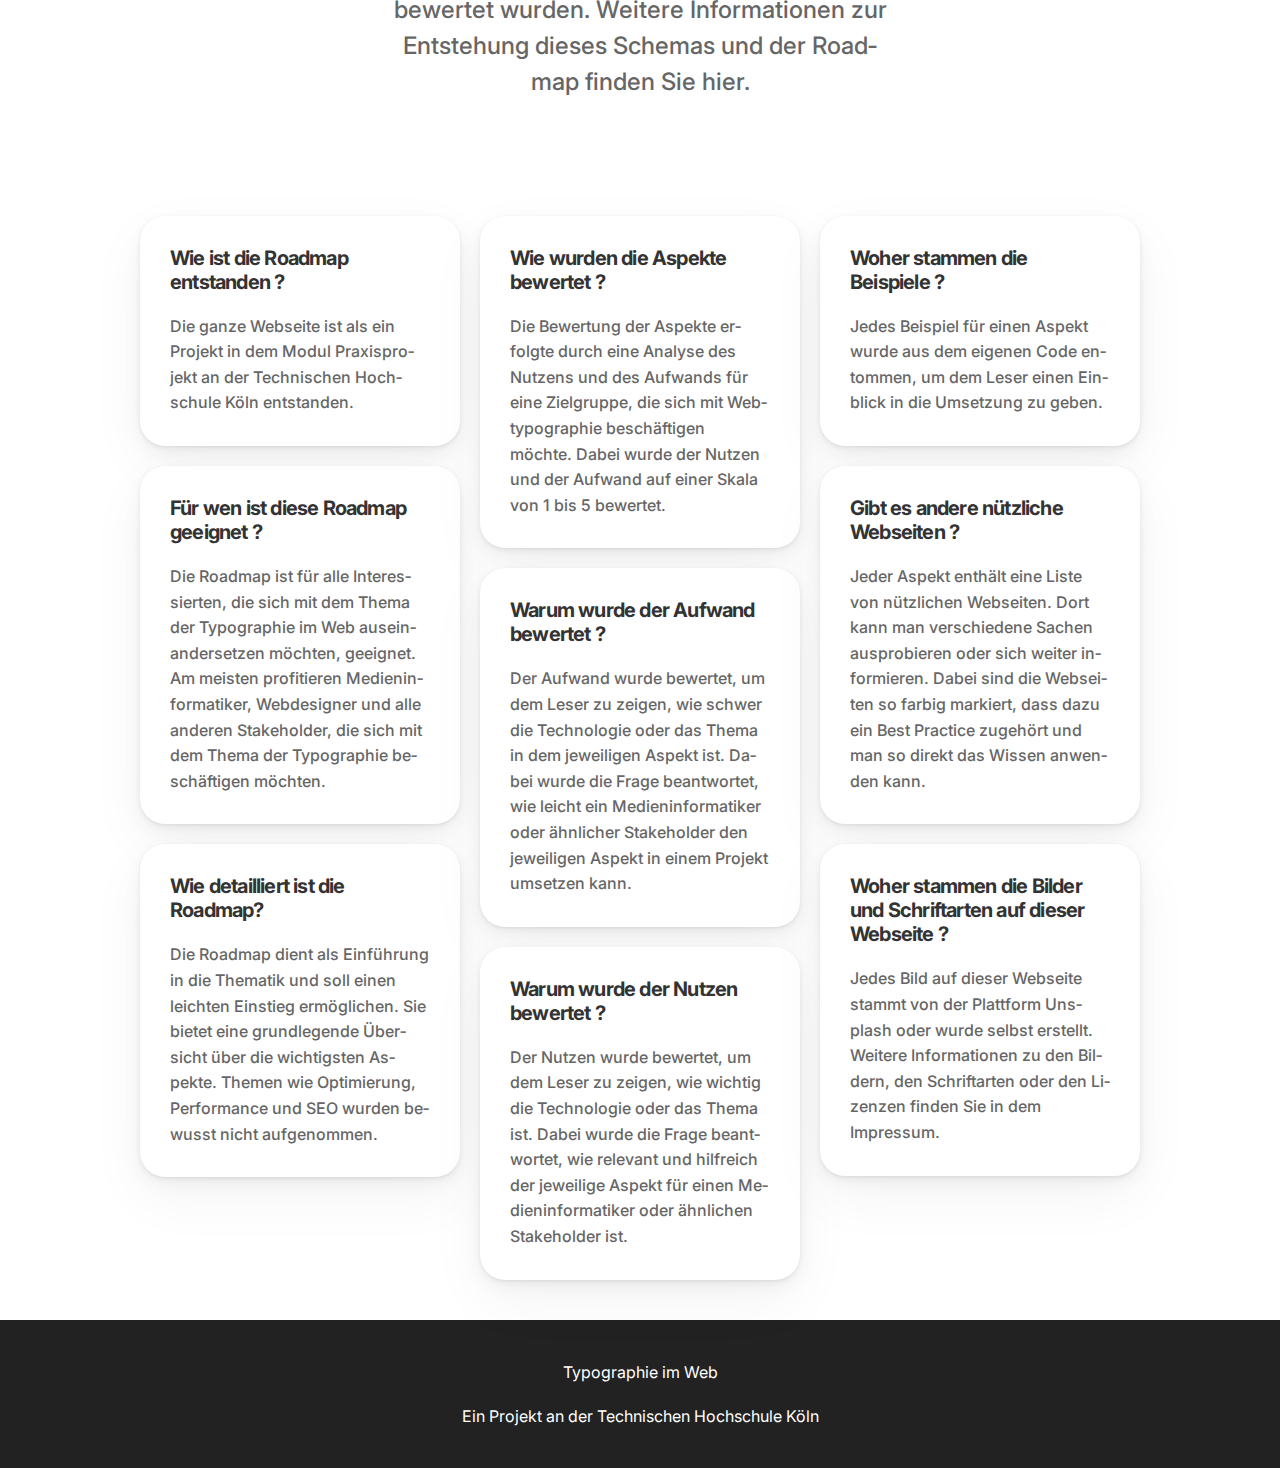
==== commit fa8e11fc: "moved imprint.html to pages folder" ====
--- a/index.html
+++ b/index.html
@@ -21,7 +21,7 @@
 <body>
     <header class="primary-header">
         <a class="logo" href="index.html"><img src="assets\img\typography-logo.png" alt="Typography Logo"></a>
-        <a class="nav-button" href="imprint.html">Impressum</a>
+        <a class="nav-button" href="pages/imprint.html">Impressum</a>
     </header>
 
     <div class="title-card">
--- a/assets/styles/variables.css
+++ b/assets/styles/variables.css
@@ -5,7 +5,7 @@
     /* colors */
     --color-primary-title: rgb(0, 17, 34);
     --color-catch-title: rgb(51, 51, 51);
-    --color-catch-text: rgb(117, 117, 117);
+    --color-catch-text: rgb(102, 102, 102);
     --color-info-text: rgb(49 57 66);
 
     --color-white: white;
@@ -19,6 +19,8 @@
 
     --color-button: rgb(34, 34, 34);
 
+    --color-email: #e70101;
+
     /* colors for aspect */
     --text: #020a15;
     --background: #f9fcfe;
@@ -27,7 +29,7 @@
     --accent-red:  #ff6b6b;  
     --accent-light: #ECF0F2;
     --accent: #f26172;
-    --primary: #4690f0 ;
+    --primary: #4690f0;
 
     /* colors for cards*/
     --purple: #F1EBFF;
@@ -56,30 +58,38 @@
 
 
     /* font size */
-    --font-size-xs: 15px;  /*  maybe das in rem umrechnen später*/  
-    --font-size-s: 24px;  
-    --font-size-m: 50px;  
-    --font-size-l: 56px;  
-    --font-size-xl: 100px; 
-    --font-size-title-text: 35px;
-    --font-size-aspect-title: 80px;
-    --font-size-info-title: 50px;
+    --font-size-base: 1rem;
+    --font-size-xs: 0.938rem;
+    --font-size-s: 1.5rem;  
+    --font-size-m: 3.125rem;  
+    --font-size-l: 3.5rem;  
+    --font-size-xl: 6.25rem; 
 
-    --font-size-title: 32px;
-    --font-size-text: 22px;
+    --font-size-title-text: 2.188rem;
+    --font-size-aspect-title: 5rem;
+    --font-size-info-title: 3.125rem;
+
+    --font-size-title: 2rem;
+    --font-size-text: clamp(1.1875rem, 0.875rem + 0.5vw, 1.375rem);
+
+    --font-size-link-card-top: 2.063rem;
+    --font-size-link-card-bottom: 1.25rem;
+
+    --font-size-code-snippet: .875rem;
 
 
 
     /* font sizes for the examples in intro card */
-    --font-size-example-1: 40px;
-    --font-size-example-2: 52px;
-    --font-size-example-3: 35px;
-    --font-size-example-4: 40px;
+    --font-size-example-1: 2.5rem;
+    --font-size-example-2: 3.6rem;
+    --font-size-example-3: 2.188rem;
+    --font-size-example-4: 2.6rem;
    
 
     /* letter spacing */
     --catch-title-spacing: -2px;
     --catch-text-spacing: -0,5px;
+    --h4-header-spacing: -2.1px;
 
     /* line height */
     --catch-title-line-height: 1.2em;
@@ -87,21 +97,25 @@
     
 }
 
+@media (max-width: 1400px) {
+    :root {
+        --font-size-aspect-title: 3.30rem;
+    }
+}
 
 
 
 /* font sizes for smaller screens*/
 @media (max-width: 1000px) {
     :root {
-        --font-size-xs: 15px; 
-        --font-size-s: 24px;  
-        --font-size-m: 50px;  
-        --font-size-l: 50px;  
-        --font-size-xl: 60px;
-        --font-size-title-text: 25px;
-        --font-size-aspect-title: 60px;
-        --font-size-text: 20px;
-        --font-size-info-title: 40px;
+        --font-size-xs: 0.938rem; 
+        --font-size-s: 1.5rem;  
+        --font-size-m: 3.125rem;  
+        --font-size-l: 3.125rem;  
+        --font-size-xl: 3.75rem;
+        --font-size-title-text: 1.563rem;
+        --font-size-info-title: 2.5rem;
+        --font-size-code-snippet: 0.813rem;
     }
 }
 
--- a/assets/styles/base.css
+++ b/assets/styles/base.css
@@ -3,6 +3,10 @@
 
 * {
     box-sizing: border-box;
+}
+
+html {
+    font-size: 1rem;
 }
 
 html,
@@ -43,4 +47,16 @@
 p { 
     hyphens: auto; 
   }
-  +  
+.button {
+    background-color: var(--color-button);
+    color: var(--color-white);
+    display: flex;
+    width: 119px;
+    align-items: center;
+    justify-content: center;
+    height: 40px;
+    border-radius: 8px;
+    font-size: var(--font-size-xs);
+    font-weight: var(--font-weight-semi-bold);
+}--- a/assets/styles/intro.css
+++ b/assets/styles/intro.css
@@ -194,7 +194,7 @@
         line-height: 1.1em;
     }
     .title-card p {
-        font-size: 20px;
+        font-size: 1.25rem;
     }
     .catch-container {
         flex-direction: column;
--- a/assets/styles/info-text.css
+++ b/assets/styles/info-text.css
@@ -35,7 +35,7 @@
     }
     .info-container > .info-title h2 {
         text-align: left;
-        letter-spacing: -2.1px;
+        letter-spacing: var(--h4-header-spacing);
         line-height: 1.1em;
     }
     .info-container > .info-text p {
--- a/assets/styles/roadmap.css
+++ b/assets/styles/roadmap.css
@@ -40,7 +40,7 @@
 }
 
 .aspect-information h3 {
-    letter-spacing: -2.1px;
+    letter-spacing: var(--h4-header-spacing);
     line-height: 50px;
 }
 
@@ -52,20 +52,6 @@
     color: var(--color-catch-text);
     letter-spacing: -0.7px;
 }
-
-.button {
-    background-color: var(--color-button);
-    color: var(--color-white);
-    display: flex;
-    width: 119px;
-    align-items: center;
-    justify-content: center;
-    height: 40px;
-    border-radius: 8px;
-    font-size: var(--font-size-xs);
-    font-weight: var(--font-weight-semi-bold);
-}
-
 
 
 /* responsive size for medium and small screens */
--- a/assets/styles/information-section.css
+++ b/assets/styles/information-section.css
@@ -32,20 +32,20 @@
 }
 
 .question-title {
-    font-size: 20px;
+    font-size: var(--font-size-link-card-bottom);
     font-weight: var(--font-weight-bold);
     letter-spacing: -0.8px;
-    line-height: 1.2em;
+    line-height: var(--catch-title-line-height);
     text-align: left;
     color: rgb(51, 51, 51);
 }
 
 .answer-text {
-    font-size: 16px;
+    font-size: var(--font-size-base);
     font-weight: var(--font-weight-medium);
     line-height: 1.6em;
     text-align: left;
-    color: rgb(102, 102, 102);
+    color: var(--color-catch-text);
 }
 
 
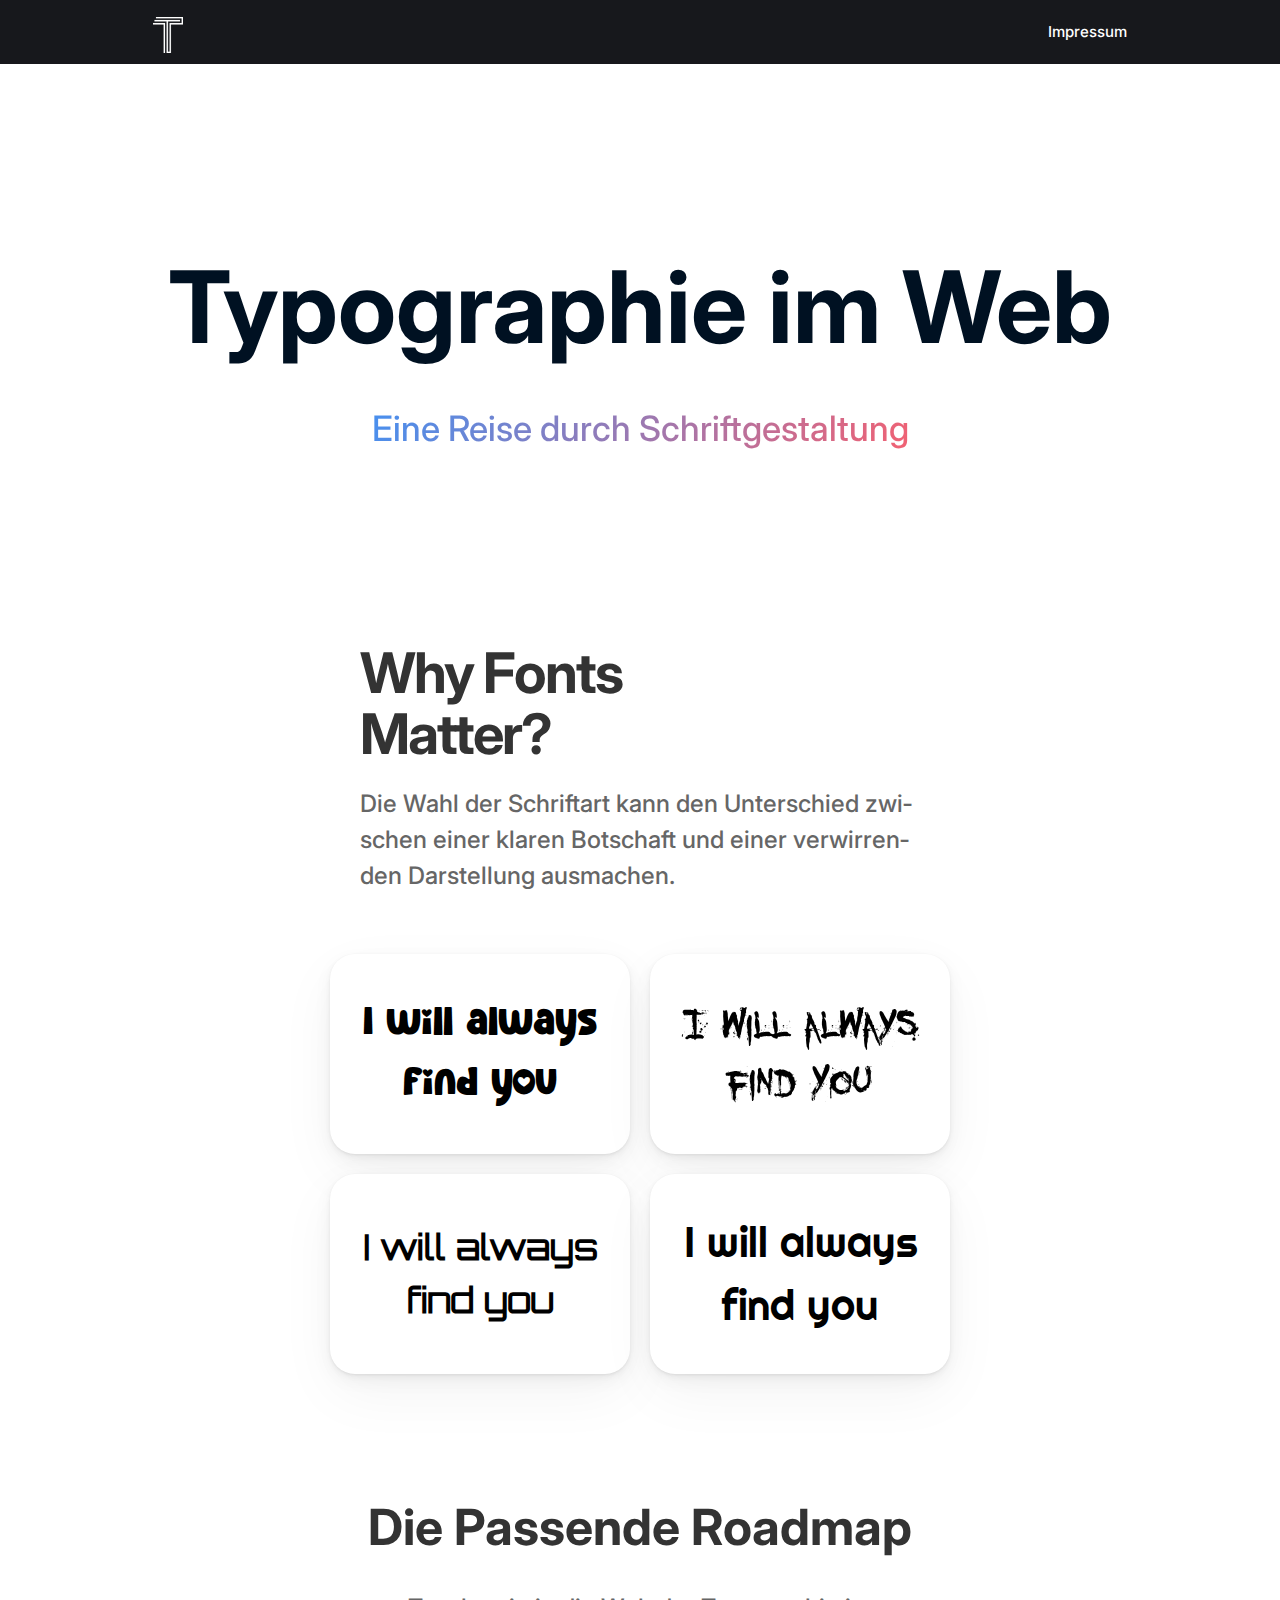
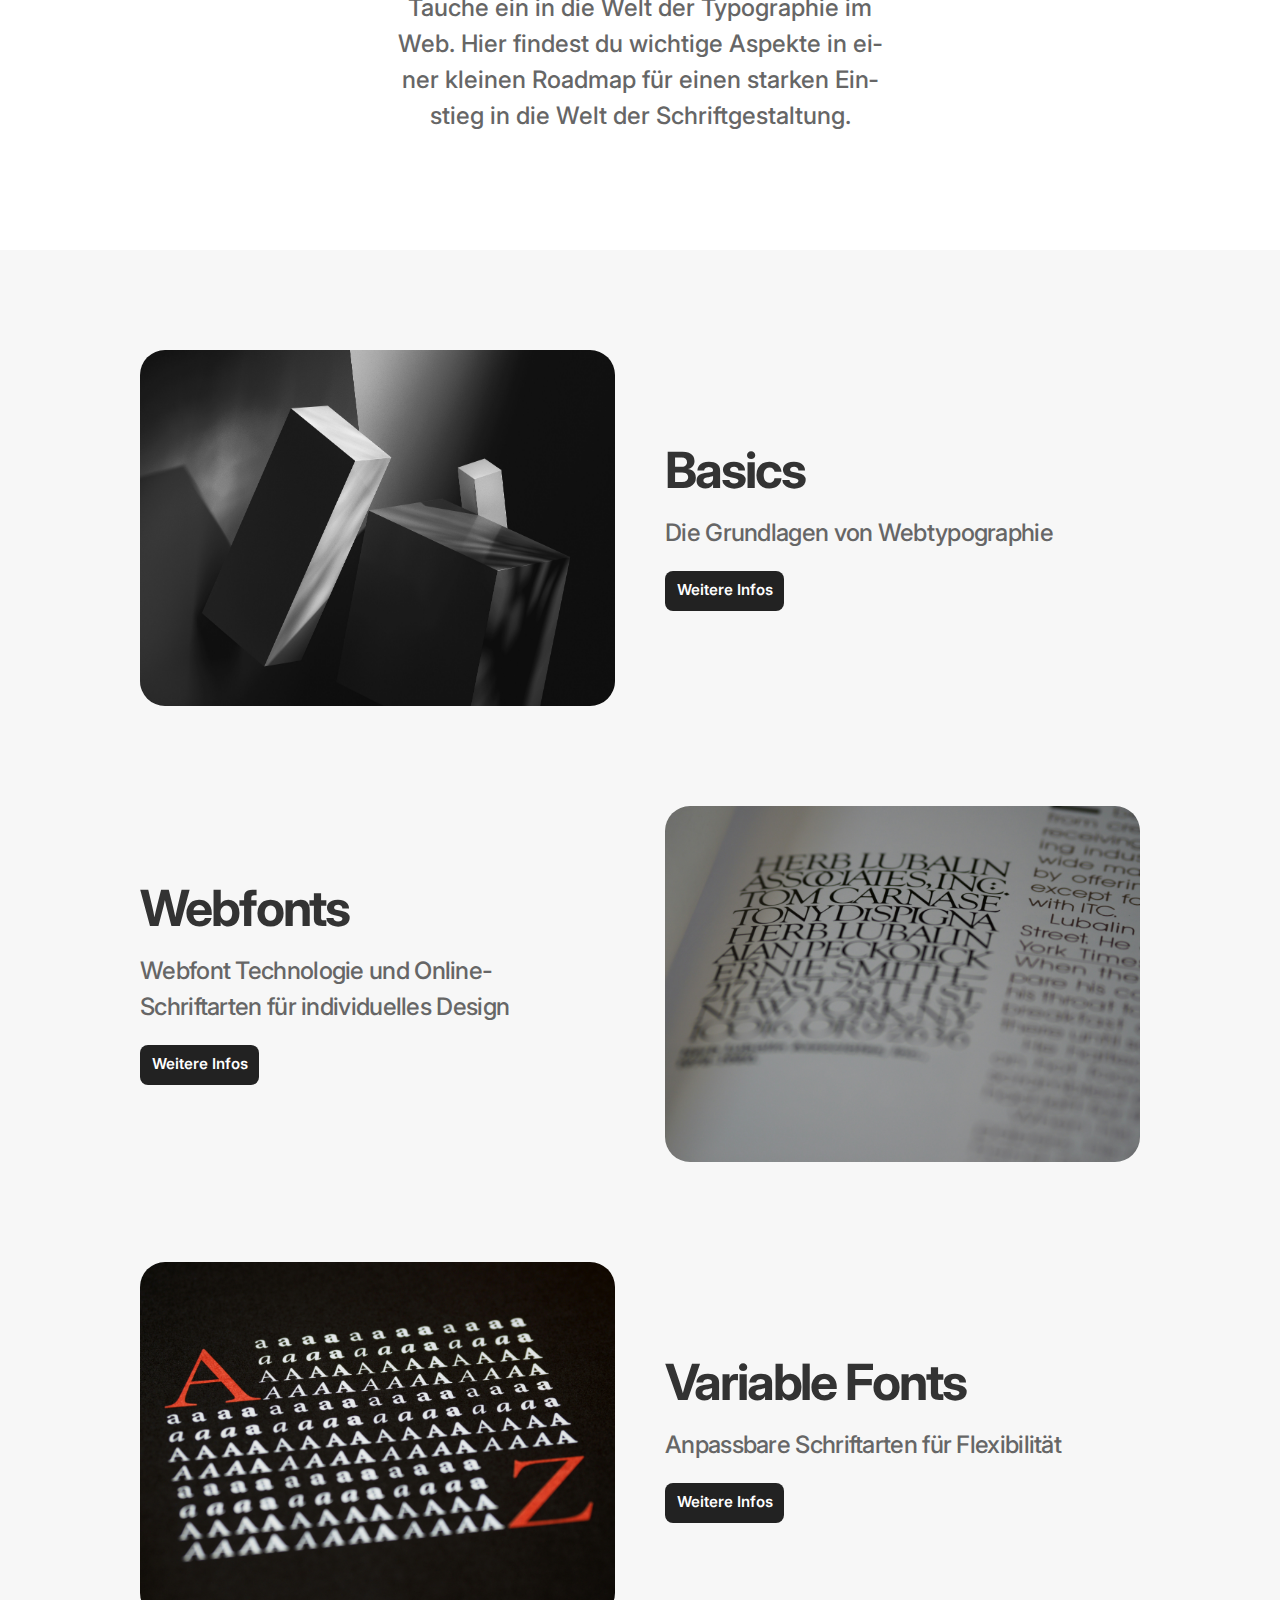
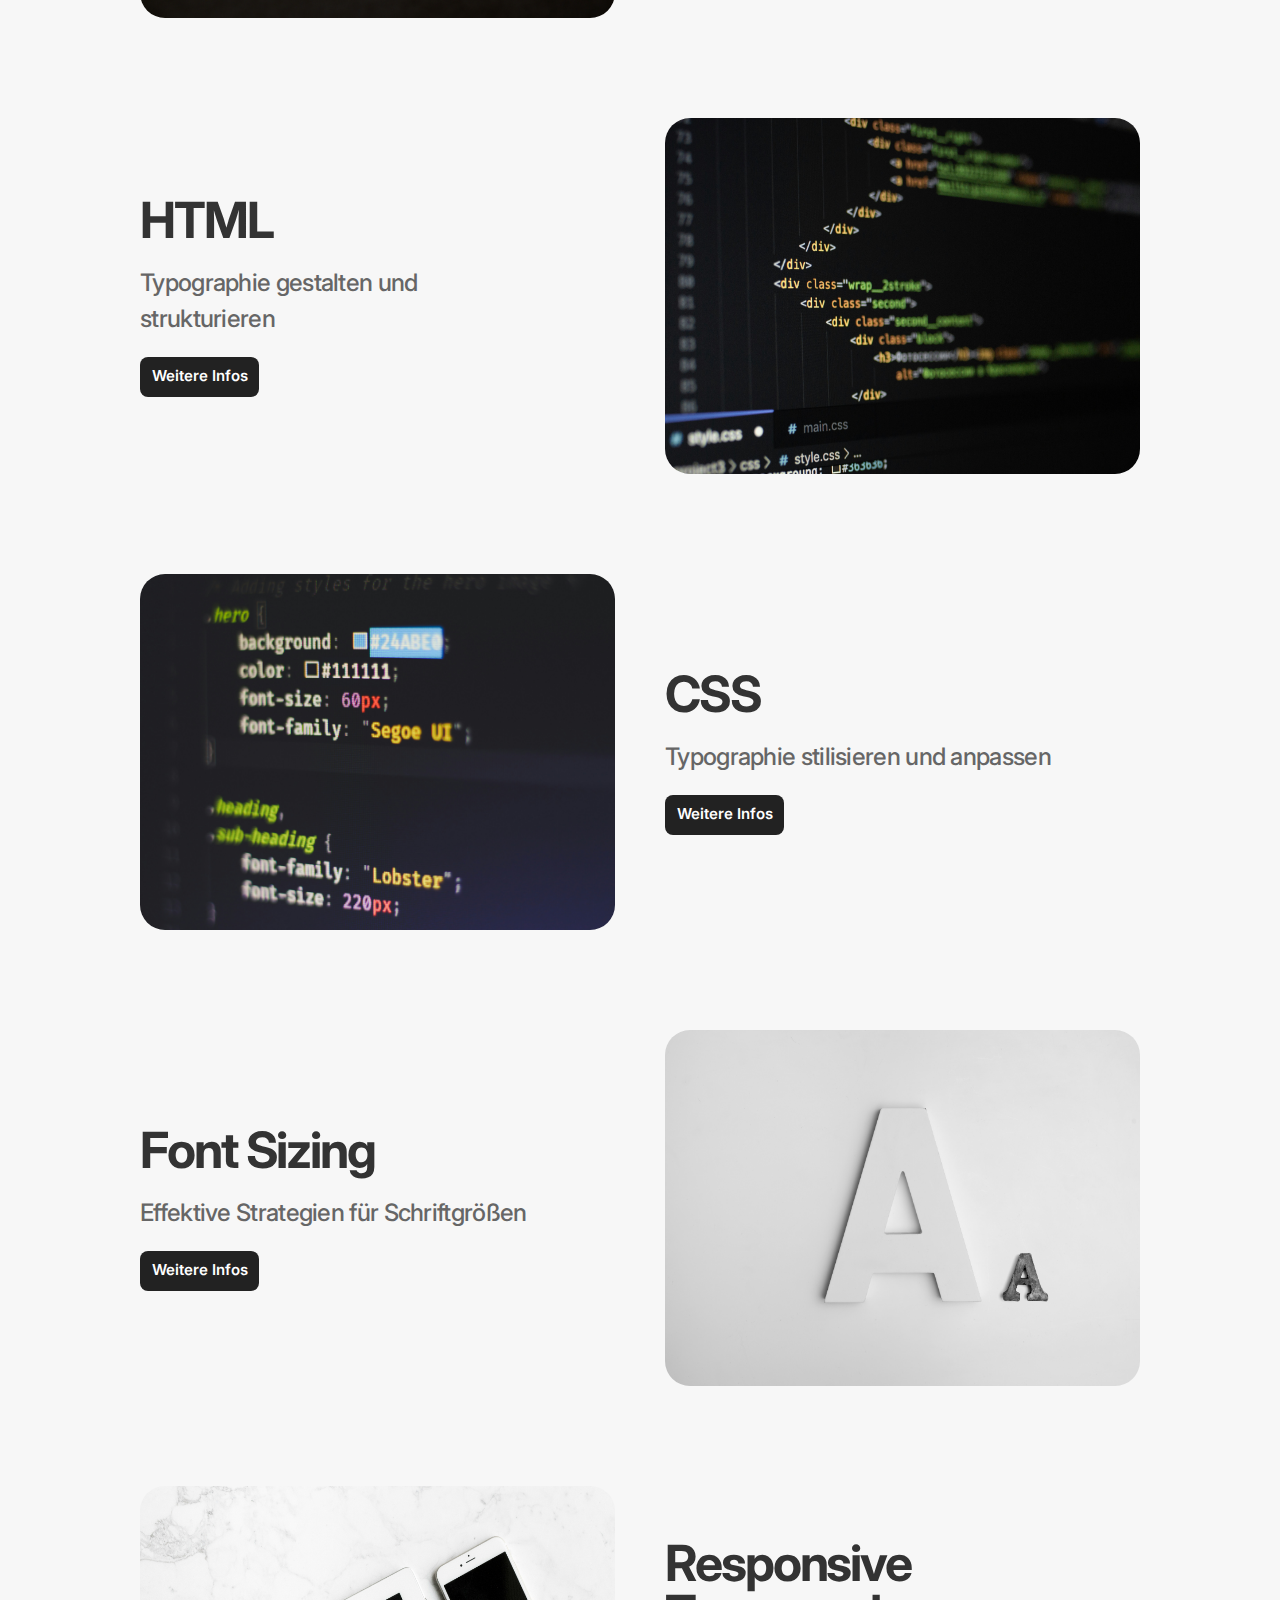
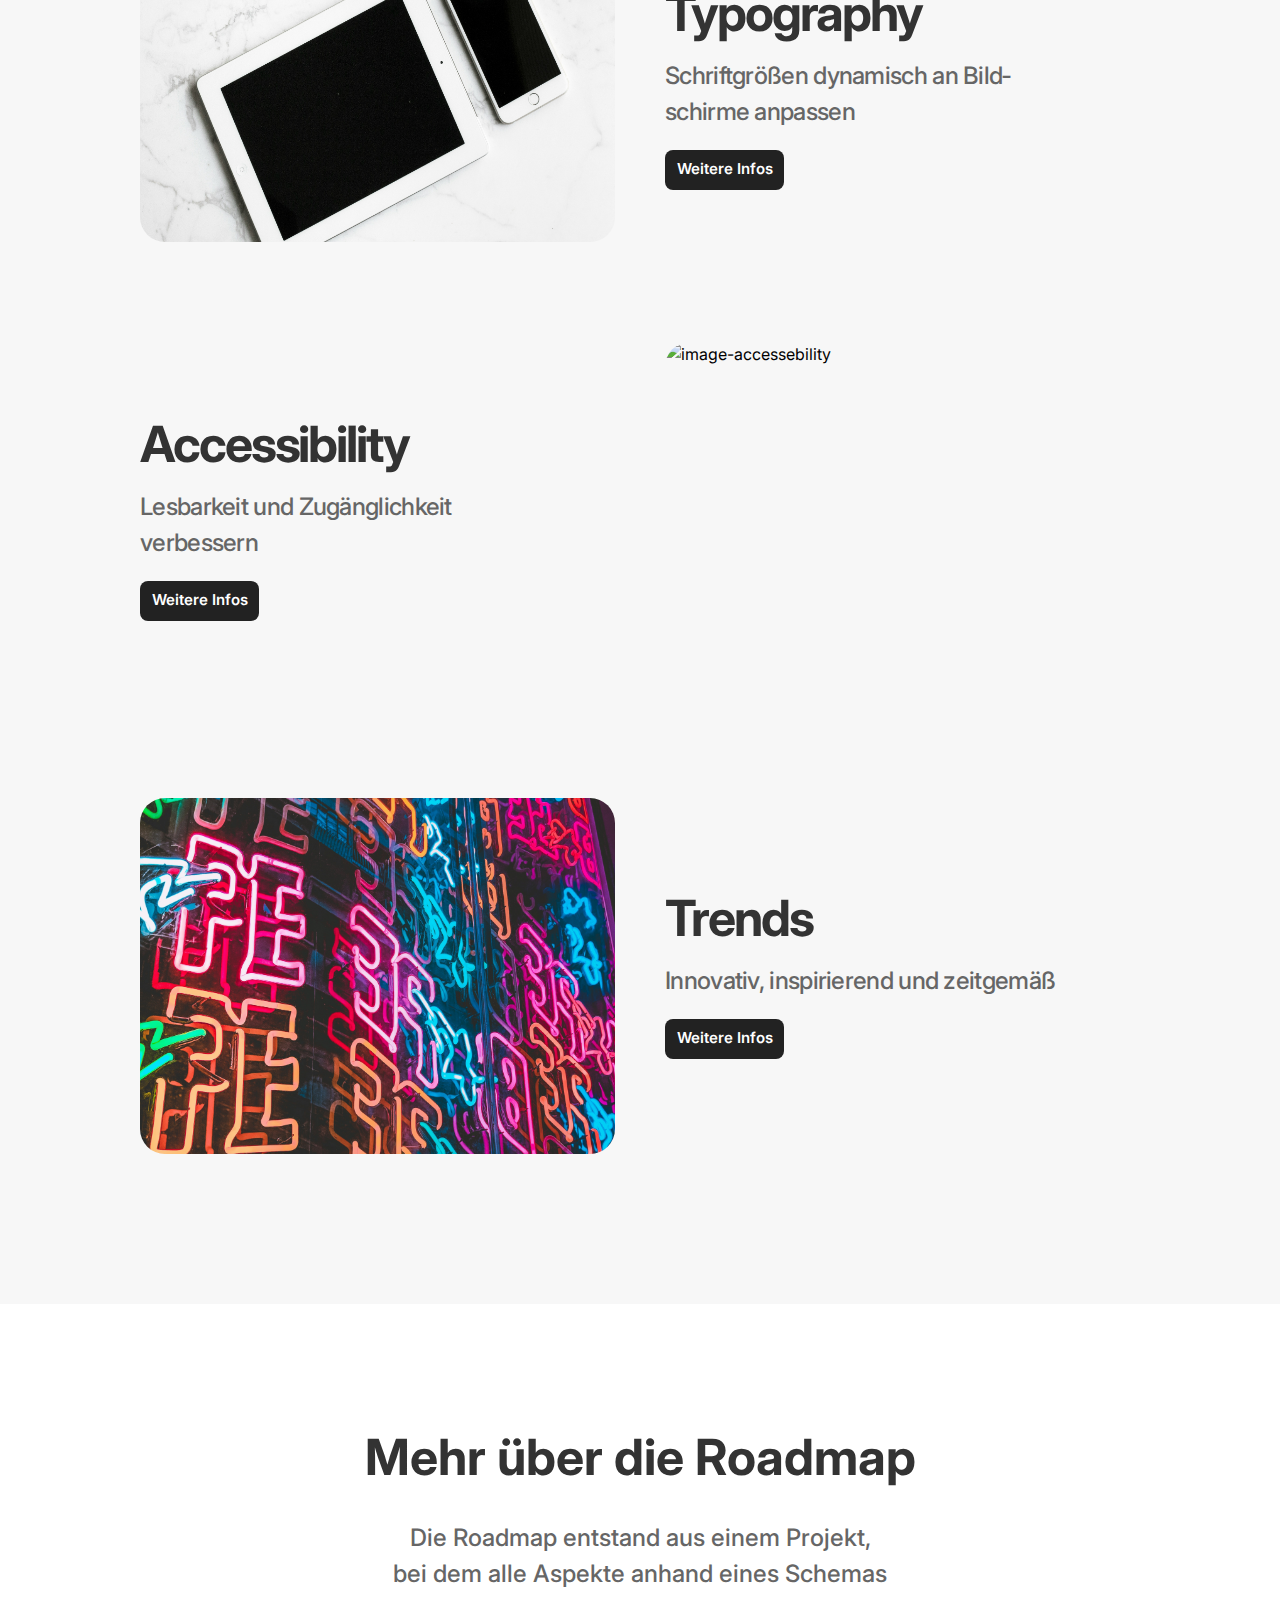
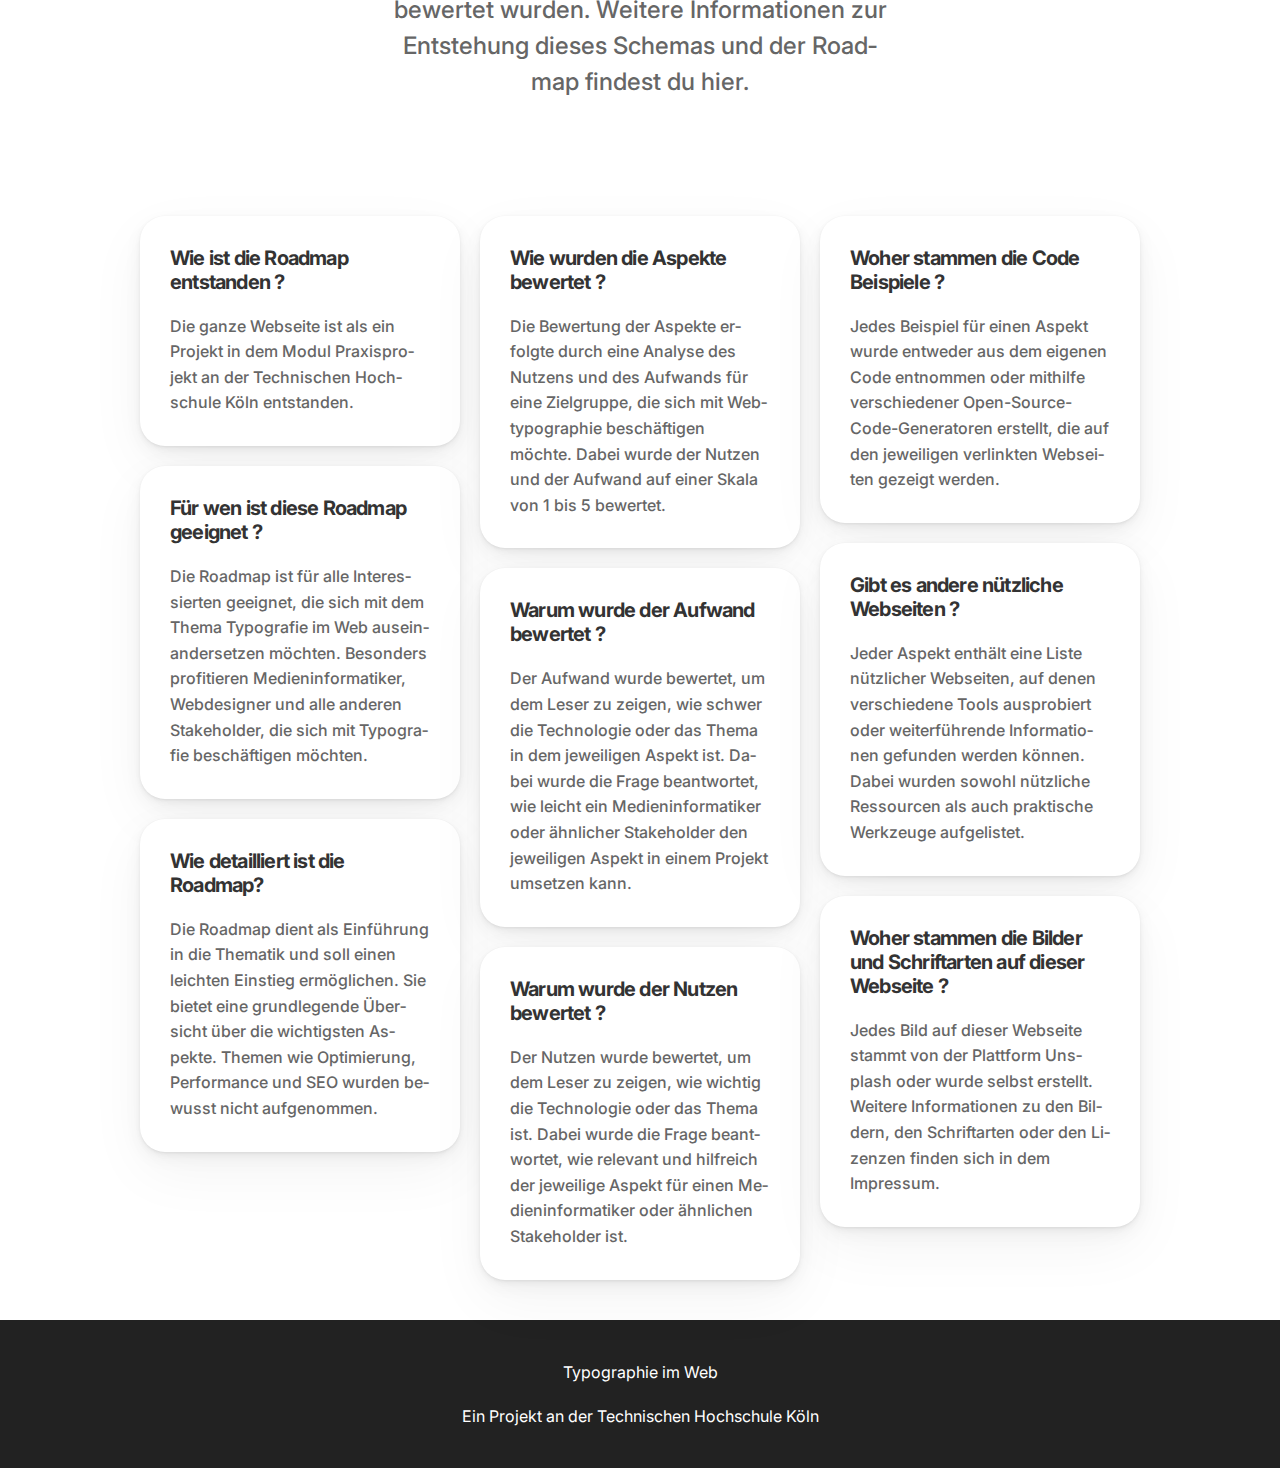
==== commit 4af43912: "fixed content on landing page" ====
--- a/index.html
+++ b/index.html
@@ -208,7 +208,7 @@
         <div class="info-text">
             <p> 
                 Die Roadmap entstand aus einem Projekt, bei dem alle Aspekte anhand eines Schemas bewertet wurden.
-                Weitere Informationen zur Entstehung dieses Schemas und der Roadmap finden Sie hier.
+                Weitere Informationen zur Entstehung dieses Schemas und der Roadmap findest du hier.
             </p>
         </div>
     </div>
@@ -234,8 +234,8 @@
                     <h4>Für wen ist diese Roadmap geeignet ?</h4>
                 </div>
                 <div class="answer-text">
-                    <p>Die Roadmap ist für alle Interessierten, die sich mit dem Thema der Typographie im Web auseinandersetzen möchten, geeignet.
-                        Am meisten profitieren Medieninformatiker, Webdesigner und alle anderen Stakeholder, die sich mit dem Thema der Typographie beschäftigen möchten.
+                    <p>Die Roadmap ist für alle Interessierten geeignet, die sich mit dem Thema Typografie im Web auseinandersetzen möchten.
+                        Besonders profitieren Medieninformatiker, Webdesigner und alle anderen Stakeholder, die sich mit Typografie beschäftigen möchten.
                     </p>
                 </div>
             </div>
@@ -300,10 +300,11 @@
 
             <div class="question-card">
                 <div class="question-title">
-                    <h4>Woher stammen die Beispiele ?</h4>
-                </div>
-                <div class="answer-text">
-                    <p>Jedes Beispiel für einen Aspekt wurde aus dem eigenen Code entommen, um dem Leser einen Einblick in die Umsetzung zu geben.
+                    <h4>Woher stammen die Code Beispiele ?</h4>
+                </div>
+                <div class="answer-text">
+                    <p>Jedes Beispiel für einen Aspekt wurde entweder aus dem eigenen Code entnommen oder mithilfe verschiedener Open-Source-Code-Generatoren
+                        erstellt, die auf den jeweiligen verlinkten Webseiten gezeigt werden.
                     </p>
                 </div>
             </div>
@@ -313,8 +314,8 @@
                     <h4>Gibt es andere nützliche Webseiten ?</h4>
                 </div>
                 <div class="answer-text">
-                    <p>Jeder Aspekt enthält eine Liste von nützlichen Webseiten. Dort kann man verschiedene Sachen ausprobieren oder sich weiter informieren.
-                        Dabei sind die Webseiten so farbig markiert, dass dazu ein Best Practice zugehört und man so direkt das Wissen anwenden kann. 
+                    <p>Jeder Aspekt enthält eine Liste nützlicher Webseiten, auf denen verschiedene Tools ausprobiert oder weiterführende
+                        Informationen gefunden werden können. Dabei wurden sowohl nützliche Ressourcen als auch praktische Werkzeuge aufgelistet.
                     </p>
                 </div>
             </div>
@@ -325,7 +326,7 @@
                 </div>
                 <div class="answer-text">
                     <p>Jedes Bild auf dieser Webseite stammt von der Plattform Unsplash oder wurde selbst erstellt. Weitere Informationen zu den Bildern, den Schriftarten oder den Lizenzen
-                        finden Sie in dem Impressum.
+                        finden sich in dem Impressum.
                     </p>
                 </div>
             </div>
--- a/assets/styles/variables.css
+++ b/assets/styles/variables.css
@@ -36,6 +36,12 @@
     --red: #ffebf2;
     --blue: #ebefff;
     --green: #EDF9F2;
+
+    /* Box-Shadow */
+    --shadow-for-box:   rgba(0, 0, 0, 0.05) 0px 0.8px 2.4px -0.6px,
+                        rgba(0, 0, 0, 0.05) 0px 2.4px 7.2px -1.3px,
+                        rgba(0, 0, 0, 0.05) 0px 6.4px 19.1px -1.9px,
+                        rgba(0, 0, 0, 0.05) 0px 20px 60px -2.5px;
 
 
 
--- a/assets/styles/intro.css
+++ b/assets/styles/intro.css
@@ -105,10 +105,7 @@
     background-color: var(--color-white);
     padding: 30px;
     border-radius: 25px;
-    box-shadow: 0 .7961918735236395px 2.3885756205709185px -.625px #0000000d,
-        0 2.414506143104518px 7.2435184293135535px -1.25px #0000000d,
-        0 6.382653521484461px 19.147960564453385px -1.875px #0000000d,
-        0 20px 60px -2.5px #0000000d;
+    box-shadow: var(--shadow-for-box);
     width: 300px;
     height: 200px;
     text-align: center;
--- a/assets/styles/information-section.css
+++ b/assets/styles/information-section.css
@@ -24,10 +24,7 @@
     background-color: var(--color-white);
     padding: 30px;
     border-radius: 25px;
-    box-shadow: 0 .7961918735236395px 2.3885756205709185px -.625px #0000000d,
-        0 2.414506143104518px 7.2435184293135535px -1.25px #0000000d,
-        0 6.382653521484461px 19.147960564453385px -1.875px #0000000d,
-        0 20px 60px -2.5px #0000000d;
+    box-shadow: var(--shadow-for-box);
     gap: 20px;
 }
 
